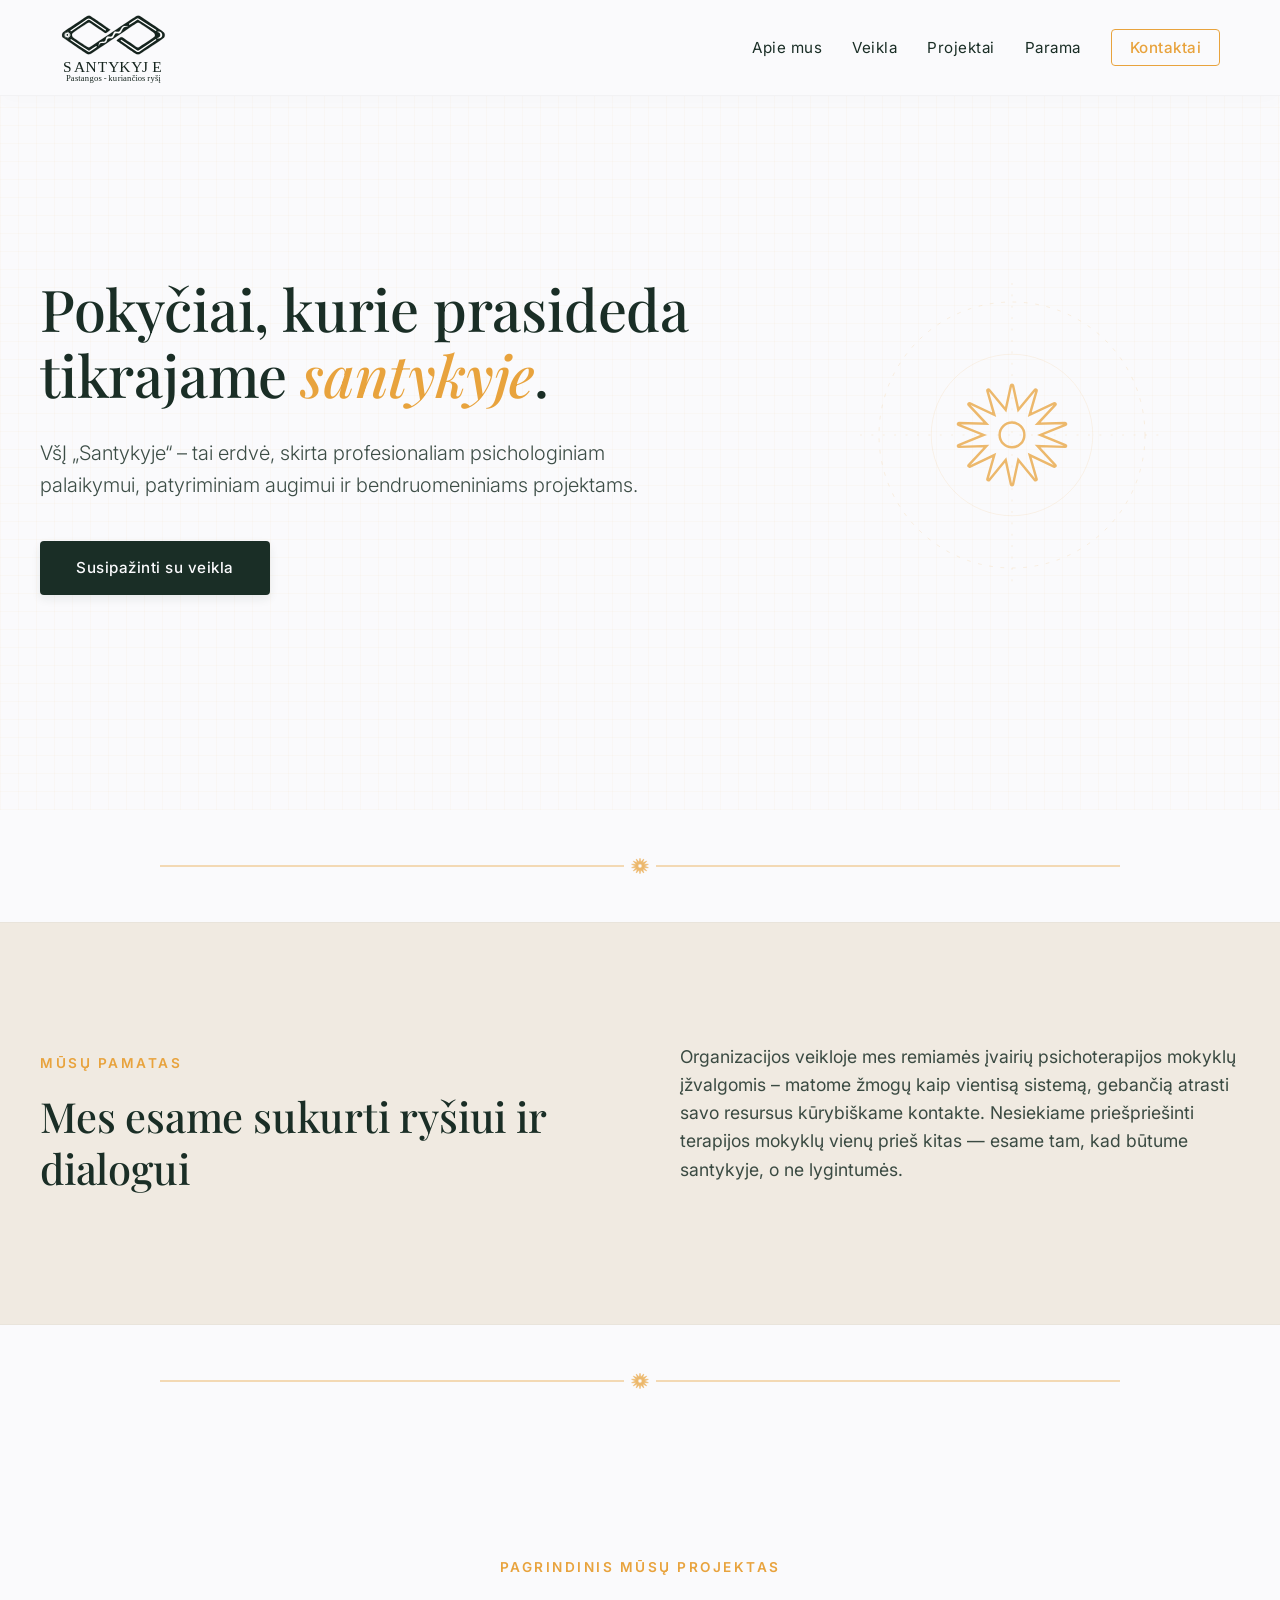
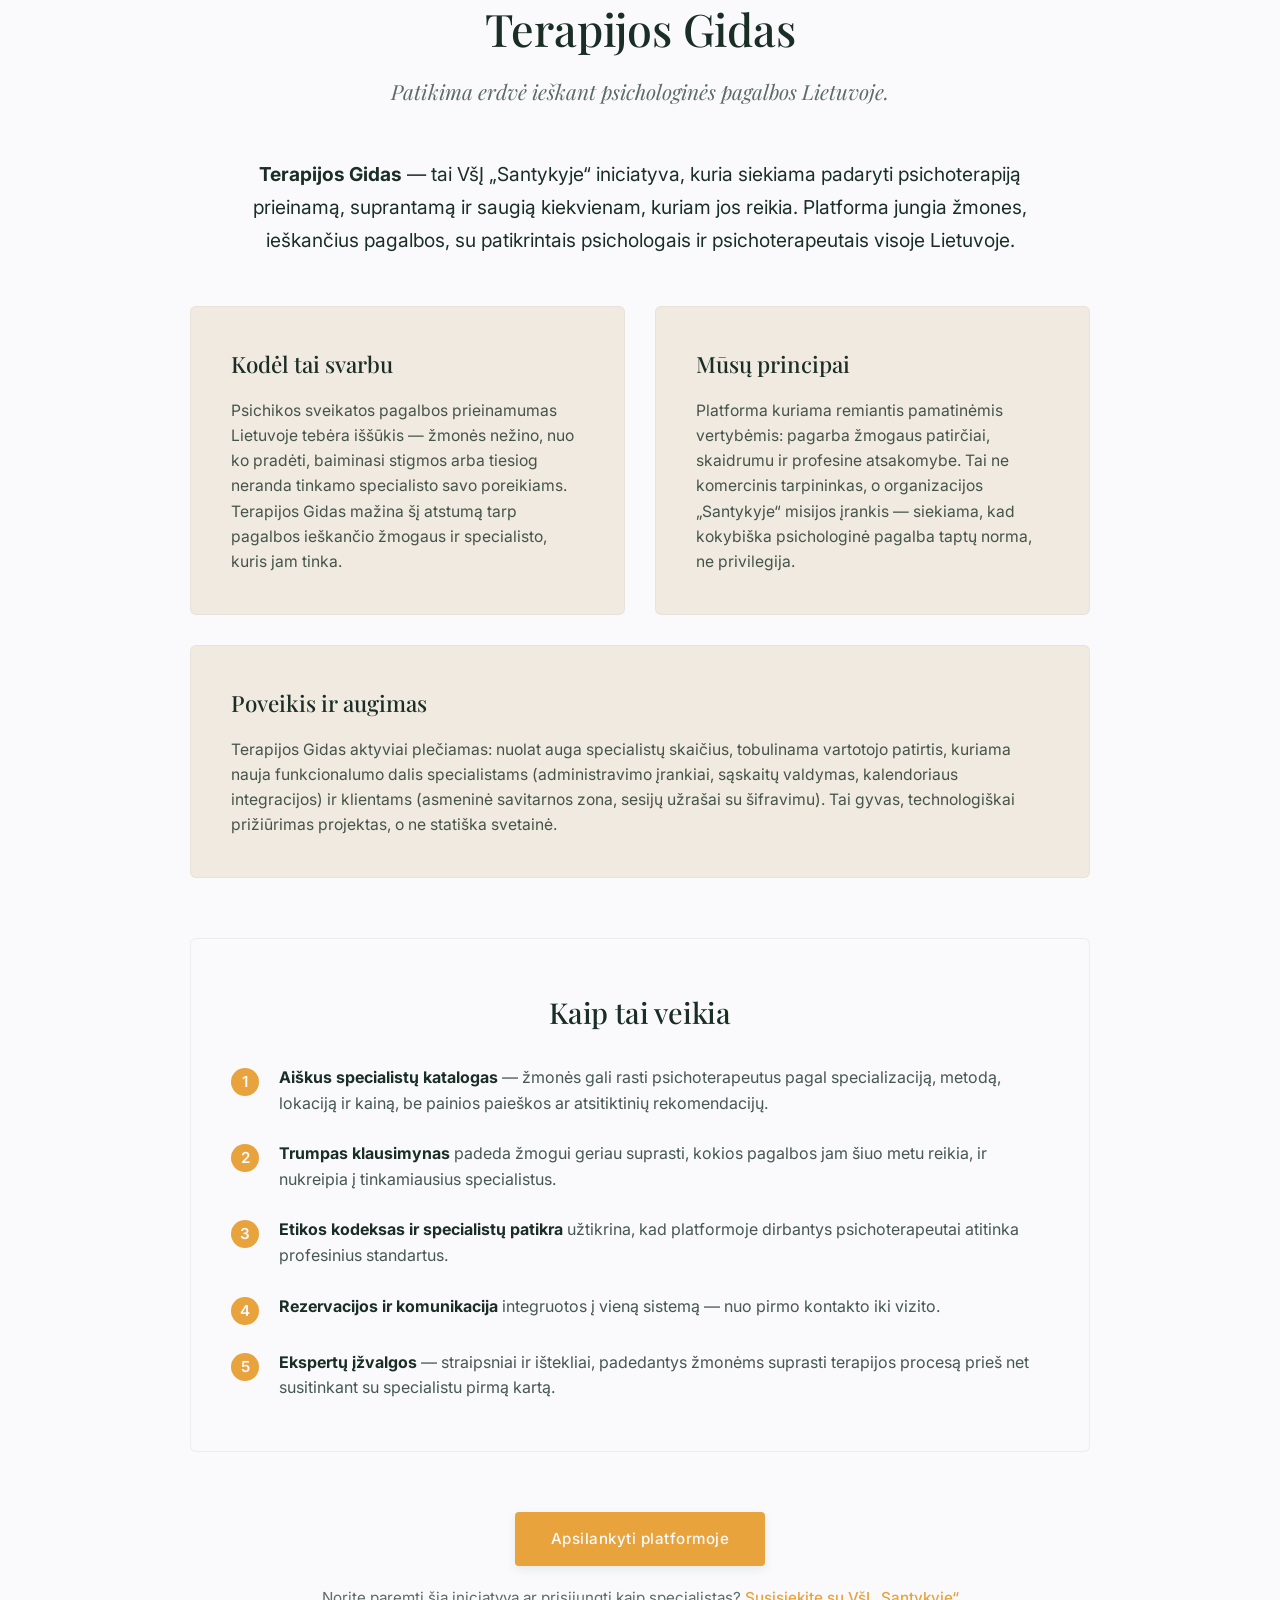
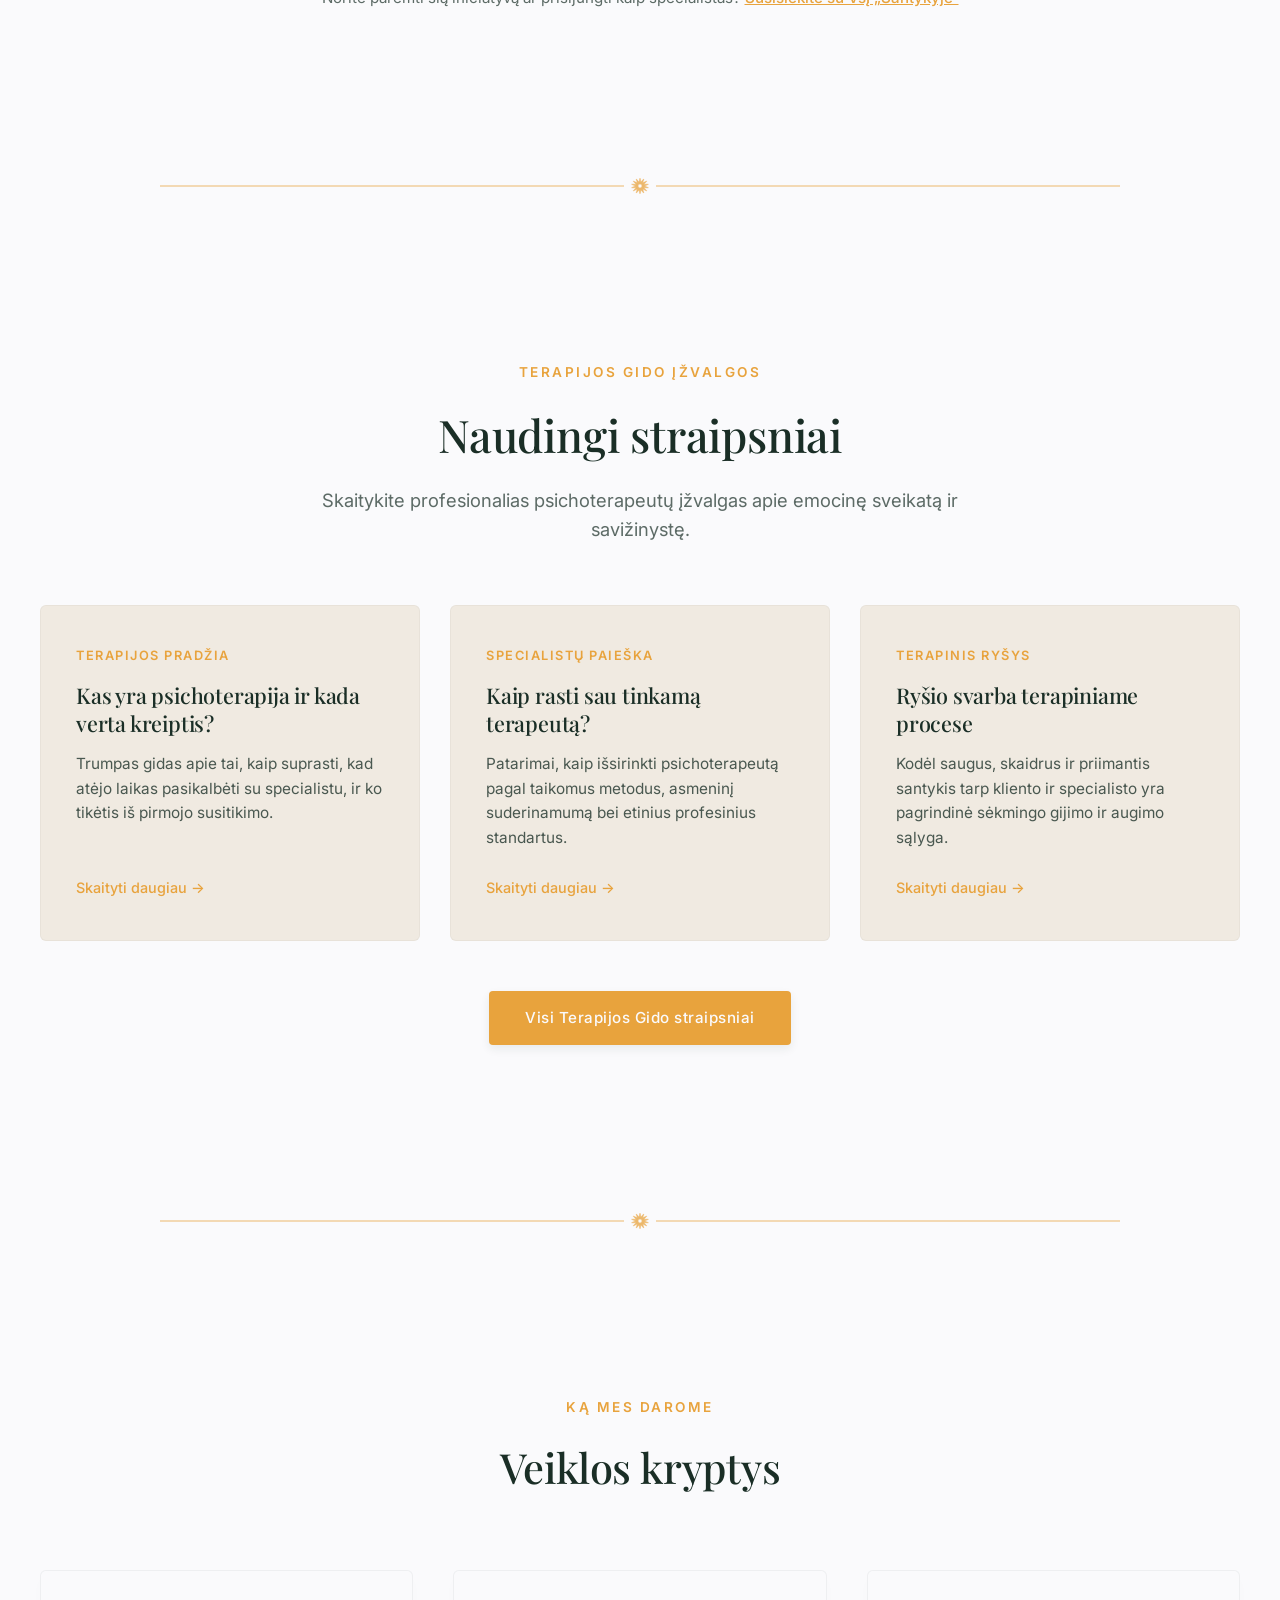
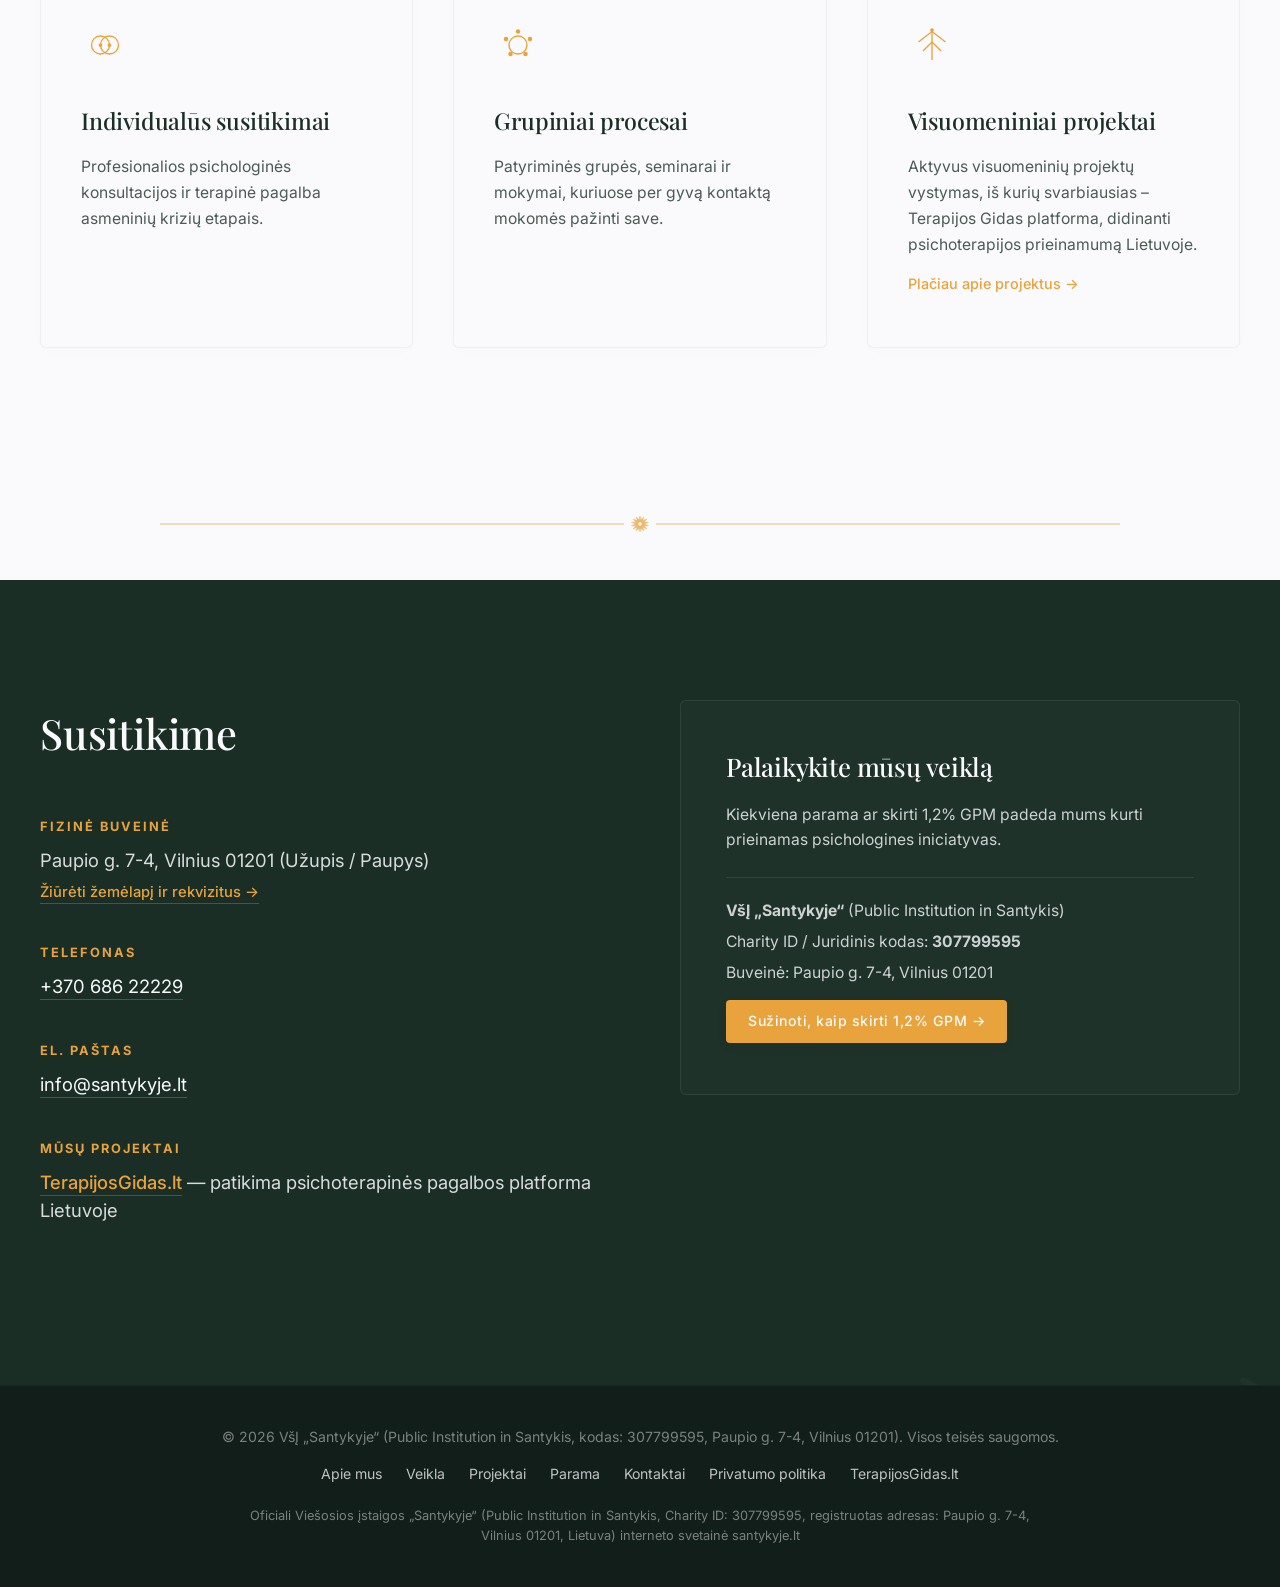
==== index.html @ d2731e89 "feat: atnaujinta svetaine su multi-page struktura, rekvizitais ir automatiniu diegimu" ====
<!DOCTYPE html>
<html lang="lt">
<head>
    <meta charset="UTF-8">
    <meta name="viewport" content="width=device-width, initial-scale=1.0">
    <title>VšĮ Santykyje — Erdvė būti, augti ir susitikti</title>
    <link rel="icon" type="image/svg+xml" href="logo.svg">
    <meta name="description" content="VšĮ „Santykyje“ – profesionalus psichologinis palaikymas, patyriminės grupės, seminarai ir visuomeniniai projektai Vilniuje, Užupyje. Terapijos Gidas iniciatyva.">
    <meta name="keywords" content="Santykyje, VšĮ Santykyje, psichoterapija, psichologinė pagalba, Terapijos Gidas, patyriminės grupės, psichologai, Užupis, Vilnius, geštalto terapija">
    <meta name="robots" content="index, follow">
    
    <!-- Open Graph / Facebook -->
    <meta property="og:type" content="website">
    <meta property="og:url" content="https://santykyje.lt/">
    <meta property="og:title" content="VšĮ Santykyje — Erdvė būti, augti ir susitikti">
    <meta property="og:description" content="Profesionalus psichologinis palaikymas, patyriminės grupės, seminarai ir visuomeniniai projektai. Terapijos Gidas – patikima erdvė ieškant pagalbos.">
    <meta property="og:image" content="https://santykyje.lt/Santykyje.png">

    <!-- Twitter -->
    <meta property="twitter:card" content="summary_large_image">
    <meta property="twitter:url" content="https://santykyje.lt/">
    <meta property="twitter:title" content="VšĮ Santykyje — Erdvė būti, augti ir susitikti">
    <meta property="twitter:description" content="Profesionalus psichologinis palaikymas, patyriminės grupės, seminarai ir visuomeniniai projektai. Terapijos Gidas – patikima erdvė ieškant pagalbos.">
    <meta property="twitter:image" content="https://santykyje.lt/Santykyje.png">
    
    <link rel="canonical" href="https://santykyje.lt/">

    <link rel="preconnect" href="https://fonts.googleapis.com">
    <link rel="preconnect" href="https://fonts.gstatic.com" crossorigin>
    <link href="https://fonts.googleapis.com/css2?family=Inter:wght@300;400;500;600&family=Playfair+Display:ital,wght@0,400;0,500;0,600;1,400&display=swap" rel="stylesheet">
    <link rel="stylesheet" href="style.css">

    <!-- Structured Data (JSON-LD) for Search Engines & AI Models -->
    <script type="application/ld+json">
    {
      "@context": "https://schema.org",
      "@type": "NGO",
      "name": "VšĮ Santykyje",
      "alternateName": [
        "Viešoji įstaiga Santykyje",
        "Public Institution in Santykis",
        "Public Institution Santykyje"
      ],
      "url": "https://santykyje.lt",
      "logo": "https://santykyje.lt/logo.svg",
      "image": "https://santykyje.lt/Santykyje.png",
      "description": "Profesionalus psichologinis palaikymas, patyriminės grupės, seminarai ir visuomeniniai projektai Vilniuje.",
      "address": {
        "@type": "PostalAddress",
        "streetAddress": "Paupio g. 7-4",
        "addressLocality": "Vilnius",
        "postalCode": "01201",
        "addressRegion": "Vilniaus m. sav.",
        "addressCountry": "LT"
      },
      "telephone": "+37068622229",
      "email": "info@santykyje.lt",
      "taxID": "307799595",
      "sameAs": [
        "https://terapijosgidas.lt"
      ]
    }
    </script>
</head>
<body>
    <!-- Hidden SVG Defs for Reusable Saulutė Symbol -->
    <svg style="display:none" aria-hidden="true">
        <defs>
            <symbol id="saulute" viewBox="-30 -30 60 60">
                <g transform="translate(-969.774, -870)">
                    <path d="M969.274,845.955c0.047,-0.216 0.256,-0.372 0.5,-0.372c0.243,0 0.452,0.156 0.5,0.372l2.572,11.828l7.978,-9.645c0.146,-0.176 0.409,-0.235 0.628,-0.139c0.219,0.096 0.333,0.318 0.272,0.532l-3.343,11.668l11.804,-5.551c0.216,-0.102 0.481,-0.05 0.633,0.122c0.152,0.172 0.148,0.418 -0.01,0.586l-8.596,9.197l13.292,-0.359c0.243,-0.007 0.457,0.144 0.512,0.359c0.054,0.215 -0.067,0.435 -0.289,0.524l-12.147,4.905l12.147,4.905c0.222,0.09 0.343,0.309 0.289,0.524c-0.054,0.215 -0.268,0.365 -0.512,0.359l-13.292,-0.359l8.596,9.197c0.157,0.168 0.161,0.414 0.01,0.586c-0.152,0.172 -0.417,0.223 -0.633,0.122l-11.804,-5.551l3.343,11.668c0.061,0.213 -0.053,0.436 -0.272,0.532c-0.219,0.096 -0.482,0.037 -0.628,-0.139l-7.978,-9.645l-2.572,11.828c-0.047,0.216 -0.256,0.372 -0.5,0.372c-0.243,0 -0.452,-0.156 -0.5,-0.372l-2.572,-11.828l-7.978,9.645c-0.146,0.176 -0.409,0.235 -0.628,0.139c-0.219,-0.096 -0.333,-0.318 -0.272,-0.532l3.343,-11.668l-11.804,5.551c-0.216,0.102 -0.481,0.05 -0.633,-0.122c-0.152,-0.172 -0.148,-0.418 0.01,-0.586l8.596,-9.197l-13.292,0.359c-0.243,0.007 -0.457,-0.144 -0.512,-0.359c-0.054,-0.215 0.067,-0.435 0.289,-0.524l12.147,-4.905l-12.147,-4.905c-0.222,-0.09 -0.343,-0.309 -0.289,-0.524c0.054,-0.215 0.268,-0.365 0.512,-0.359l13.292,0.359l-8.596,-9.197c-0.157,-0.168 -0.161,-0.414 -0.01,-0.586c0.152,-0.172 0.417,-0.223 0.633,-0.122l11.804,5.551l-3.343,-11.668c-0.061,-0.213 0.053,-0.436 0.272,-0.532c0.219,-0.096 0.482,-0.037 0.628,0.139l7.978,9.645l2.572,-11.828Zm0.5,18.022c-3.315,0 -6.006,2.691 -6.006,6.006c0,3.315 2.691,6.006 6.006,6.006c3.315,0 6.006,-2.691 6.006,-6.006c0,-3.315 -2.691,-6.006 -6.006,-6.006Z" />
                </g>
            </symbol>
        </defs>
    </svg>

    <header>
        <div class="nav-container">
            <div class="logo">
                <a href="#"><img src="logo.svg" alt="VšĮ Santykyje"></a>
            </div>
            <nav>
                <ul>
                    <li><a href="apie.html">Apie mus</a></li>
                    <li><a href="veikla.html">Veikla</a></li>
                    <li><a href="projektai.html">Projektai</a></li>
                    <li><a href="parama.html">Parama</a></li>
                    <li><a href="kontaktai.html" class="cta-nav">Kontaktai</a></li>
                </ul>
            </nav>
        </div>
    </header>

    <section class="hero">
        <div class="hero-container">
            <div class="hero-text-block">
                <h1>Pokyčiai, kurie prasideda tikrajame <em>santykyje</em>.</h1>
                <p>VšĮ „Santykyje“ – tai erdvė, skirta profesionaliam psichologiniam palaikymui, patyriminiam augimui ir bendruomeniniams projektams.</p>
                <a href="veikla.html" class="btn">Susipažinti su veikla</a>
            </div>
            <div class="hero-graphic-block">
                <!-- Large Modern Rotating Baltic Star (Saulutė) -->
                <svg class="hero-star-graphic" viewBox="-200 -200 400 400" width="100%" height="100%" aria-hidden="true">
                    <g class="rotating-group">
                        <!-- Concentric geometric circles for blueprint alignment look -->
                        <circle cx="0" cy="0" r="140" stroke="#E8A33D" stroke-width="0.75px" stroke-dasharray="4 8" opacity="0.2" fill="none" />
                        <circle cx="0" cy="0" r="85" stroke="#E8A33D" stroke-width="0.75px" opacity="0.15" fill="none" />
                        <line x1="-160" y1="0" x2="160" y2="0" stroke="#E8A33D" stroke-width="0.75px" stroke-dasharray="2 10" opacity="0.2" />
                        <line x1="0" y1="-160" x2="0" y2="160" stroke="#E8A33D" stroke-width="0.75px" stroke-dasharray="2 10" opacity="0.2" />
                        
                        <!-- High-fidelity vector Baltic Star scaled and centered via <use> -->
                        <use href="#saulute" x="-65" y="-65" width="130" height="130" fill="none" stroke="#E8A33D" stroke-width="1.2px" opacity="0.75" />
                    </g>
                </svg>
            </div>
        </div>
    </section>

    <!-- Modern Baltic Star Divider -->
    <div class="divider-container">
        <svg class="baltic-divider" viewBox="-600 -20 1200 40" width="100%" height="32px" aria-hidden="true">
            <line x1="-600" y1="0" x2="-20" y2="0" />
            <line x1="20" y1="0" x2="600" y2="0" />
            <use href="#saulute" x="-12" y="-12" width="24" height="24" fill="#E8A33D" />
        </svg>
    </div>

    <section class="philosophy fade-up" id="apie">
        <div class="section-container">
            <div class="philosophy-grid">
                <div>
                    <span class="section-tag">Mūsų pamatas</span>
                    <h2>Mes esame sukurti ryšiui ir dialogui</h2>
                </div>
                <div class="philosophy-text">
                    <p>Organizacijos veikloje mes remiamės įvairių psichoterapijos mokyklų įžvalgomis – matome žmogų kaip vientisą sistemą, gebančią atrasti savo resursus kūrybiškame kontakte. Nesiekiame priešpriešinti terapijos mokyklų vienų prieš kitas — esame tam, kad būtume santykyje, o ne lygintumės.</p>
                </div>
            </div>
        </div>
    </section>

    <!-- Modern Baltic Star Divider -->
    <div class="divider-container">
        <svg class="baltic-divider" viewBox="-600 -20 1200 40" width="100%" height="32px" aria-hidden="true">
            <line x1="-600" y1="0" x2="-20" y2="0" />
            <line x1="20" y1="0" x2="600" y2="0" />
            <use href="#saulute" x="-12" y="-12" width="24" height="24" fill="#E8A33D" />
        </svg>
    </div>

    <!-- Featured Project: Terapijos Gidas -->
    <section class="project-feature fade-up" id="projektas">
        <div class="section-container">
            <div class="project-header">
                <span class="section-tag">Pagrindinis mūsų projektas</span>
                <h2>Terapijos Gidas</h2>
                <p class="project-subtitle">Patikima erdvė ieškant psichologinės pagalbos Lietuvoje.</p>
            </div>
            
            <div class="project-intro">
                <p><strong>Terapijos Gidas</strong> — tai VšĮ „Santykyje“ iniciatyva, kuria siekiama padaryti psichoterapiją prieinamą, suprantamą ir saugią kiekvienam, kuriam jos reikia. Platforma jungia žmones, ieškančius pagalbos, su patikrintais psichologais ir psichoterapeutais visoje Lietuvoje.</p>
            </div>

            <div class="project-details-grid">
                <div class="project-detail-card">
                    <h4>Kodėl tai svarbu</h4>
                    <p>Psichikos sveikatos pagalbos prieinamumas Lietuvoje tebėra iššūkis — žmonės nežino, nuo ko pradėti, baiminasi stigmos arba tiesiog neranda tinkamo specialisto savo poreikiams. Terapijos Gidas mažina šį atstumą tarp pagalbos ieškančio žmogaus ir specialisto, kuris jam tinka.</p>
                </div>
                
                <div class="project-detail-card">
                    <h4>Mūsų principai</h4>
                    <p>Platforma kuriama remiantis pamatinėmis vertybėmis: pagarba žmogaus patirčiai, skaidrumu ir profesine atsakomybe. Tai ne komercinis tarpininkas, o organizacijos „Santykyje“ misijos įrankis — siekiama, kad kokybiška psichologinė pagalba taptų norma, ne privilegija.</p>
                </div>

                <div class="project-detail-card full-width">
                    <h4>Poveikis ir augimas</h4>
                    <p>Terapijos Gidas aktyviai plečiamas: nuolat auga specialistų skaičius, tobulinama vartotojo patirtis, kuriama nauja funkcionalumo dalis specialistams (administravimo įrankiai, sąskaitų valdymas, kalendoriaus integracijos) ir klientams (asmeninė savitarnos zona, sesijų užrašai su šifravimu). Tai gyvas, technologiškai prižiūrimas projektas, o ne statiška svetainė.</p>
                </div>
            </div>

            <div class="project-how-it-works">
                <h3>Kaip tai veikia</h3>
                <ul class="how-it-works-list">
                    <li>
                        <span class="step-num">1</span>
                        <div>
                            <strong>Aiškus specialistų katalogas</strong> — žmonės gali rasti psichoterapeutus pagal specializaciją, metodą, lokaciją ir kainą, be painios paieškos ar atsitiktinių rekomendacijų.
                        </div>
                    </li>
                    <li>
                        <span class="step-num">2</span>
                        <div>
                            <strong>Trumpas klausimynas</strong> padeda žmogui geriau suprasti, kokios pagalbos jam šiuo metu reikia, ir nukreipia į tinkamiausius specialistus.
                        </div>
                    </li>
                    <li>
                        <span class="step-num">3</span>
                        <div>
                            <strong>Etikos kodeksas ir specialistų patikra</strong> užtikrina, kad platformoje dirbantys psichoterapeutai atitinka profesinius standartus.
                        </div>
                    </li>
                    <li>
                        <span class="step-num">4</span>
                        <div>
                            <strong>Rezervacijos ir komunikacija</strong> integruotos į vieną sistemą — nuo pirmo kontakto iki vizito.
                        </div>
                    </li>
                    <li>
                        <span class="step-num">5</span>
                        <div>
                            <strong>Ekspertų įžvalgos</strong> — straipsniai ir ištekliai, padedantys žmonėms suprasti terapijos procesą prieš net susitinkant su specialistu pirmą kartą.
                        </div>
                    </li>
                </ul>
            </div>

            <div class="project-cta-block">
                <a href="https://terapijosgidas.lt" target="_blank" rel="noopener" class="btn btn-amber">Apsilankyti platformoje</a>
                <p class="cta-subtext">Norite paremti šią iniciatyvą ar prisijungti kaip specialistas? <a href="kontaktai.html">Susisiekite su VšĮ „Santykyje“</a></p>
            </div>
        </div>
    </section>

    <!-- Modern Baltic Star Divider -->
    <div class="divider-container">
        <svg class="baltic-divider" viewBox="-600 -20 1200 40" width="100%" height="32px" aria-hidden="true">
            <line x1="-600" y1="0" x2="-20" y2="0" />
            <line x1="20" y1="0" x2="600" y2="0" />
            <use href="#saulute" x="-12" y="-12" width="24" height="24" fill="#E8A33D" />
        </svg>
    </div>

    <!-- Articles Preview Section -->
    <section class="articles-section fade-up" id="straipsniai">
        <div class="section-container">
            <div class="articles-header">
                <span class="section-tag">Terapijos Gido įžvalgos</span>
                <h2>Naudingi straipsniai</h2>
                <p class="articles-subtitle">Skaitykite profesionalias psichoterapeutų įžvalgas apie emocinę sveikatą ir savižinystę.</p>
            </div>
            
            <div class="articles-grid">
                <div class="article-card">
                    <span class="article-category">Terapijos pradžia</span>
                    <h3>Kas yra psichoterapija ir kada verta kreiptis?</h3>
                    <p>Trumpas gidas apie tai, kaip suprasti, kad atėjo laikas pasikalbėti su specialistu, ir ko tikėtis iš pirmojo susitikimo.</p>
                    <a href="https://terapijosgidas.lt/straipsnis.html?id=55c9b2e5-ad71-427c-bf76-f4adfa8170b7" target="_blank" rel="noopener" class="article-link">Skaityti daugiau &rarr;</a>
                </div>
                
                <div class="article-card">
                    <span class="article-category">Specialistų paieška</span>
                    <h3>Kaip rasti sau tinkamą terapeutą?</h3>
                    <p>Patarimai, kaip išsirinkti psichoterapeutą pagal taikomus metodus, asmeninį suderinamumą bei etinius profesinius standartus.</p>
                    <a href="https://terapijosgidas.lt/straipsnis.html?id=e3bc4679-43ef-4f52-a78b-fff19b3df24f" target="_blank" rel="noopener" class="article-link">Skaityti daugiau &rarr;</a>
                </div>
                
                <div class="article-card">
                    <span class="article-category">Terapinis ryšys</span>
                    <h3>Ryšio svarba terapiniame procese</h3>
                    <p>Kodėl saugus, skaidrus ir priimantis santykis tarp kliento ir specialisto yra pagrindinė sėkmingo gijimo ir augimo sąlyga.</p>
                    <a href="https://terapijosgidas.lt/izvalgos.html" target="_blank" rel="noopener" class="article-link">Skaityti daugiau &rarr;</a>
                </div>
            </div>
            
            <div class="articles-cta">
                <a href="https://terapijosgidas.lt/izvalgos.html" target="_blank" rel="noopener" class="btn btn-amber">Visi Terapijos Gido straipsniai</a>
            </div>
        </div>
    </section>

    <!-- Modern Baltic Star Divider -->
    <div class="divider-container">
        <svg class="baltic-divider" viewBox="-600 -20 1200 40" width="100%" height="32px" aria-hidden="true">
            <line x1="-600" y1="0" x2="-20" y2="0" />
            <line x1="20" y1="0" x2="600" y2="0" />
            <use href="#saulute" x="-12" y="-12" width="24" height="24" fill="#E8A33D" />
        </svg>
    </div>

    <section class="services fade-up" id="veiklos">
        <div class="section-container">
            <div class="services-header">
                <span class="section-tag">Ką mes darome</span>
                <h2>Veiklos kryptys</h2>
            </div>
            <div class="grid-three">
                <div class="card">
                    <!-- Harmonized Baltic Line Icon for Individual Meetings -->
                    <span class="card-icon">
                        <svg viewBox="0 0 64 64" width="48" height="48" fill="none" stroke="currentColor" stroke-width="1.8" aria-hidden="true">
                            <circle cx="26" cy="32" r="12" />
                            <circle cx="38" cy="32" r="12" />
                            <circle cx="26" cy="32" r="2.5" fill="currentColor" stroke="none" />
                            <circle cx="38" cy="32" r="2.5" fill="currentColor" stroke="none" />
                        </svg>
                    </span>
                    <h3>Individualūs susitikimai</h3>
                    <p>Profesionalios psichologinės konsultacijos ir terapinė pagalba asmeninių krizių etapais.</p>
                </div>
                <div class="card">
                    <!-- Harmonized Baltic Line Icon for Group Processes -->
                    <span class="card-icon">
                        <svg viewBox="0 0 64 64" width="48" height="48" fill="none" stroke="currentColor" stroke-width="1.8" aria-hidden="true">
                            <circle cx="32" cy="32" r="12" />
                            <circle cx="32" cy="14" r="3" fill="currentColor" stroke="none" />
                            <circle cx="48" cy="24" r="3" fill="currentColor" stroke="none" />
                            <circle cx="42" cy="44" r="3" fill="currentColor" stroke="none" />
                            <circle cx="22" cy="44" r="3" fill="currentColor" stroke="none" />
                            <circle cx="16" cy="24" r="3" fill="currentColor" stroke="none" />
                        </svg>
                    </span>
                    <h3>Grupiniai procesai</h3>
                    <p>Patyriminės grupės, seminarai ir mokymai, kuriuose per gyvą kontaktą mokomės pažinti save.</p>
                </div>
                <div class="card">
                    <!-- Harmonized Baltic Line Icon for NVO / Public Projects -->
                    <span class="card-icon">
                        <svg viewBox="0 0 64 64" width="48" height="48" fill="none" stroke="currentColor" stroke-width="1.8" aria-hidden="true">
                            <path d="M32,52 L32,12" />
                            <path d="M20,40 L32,28 L44,40" />
                            <path d="M14,28 L32,14 L50,28" />
                            <circle cx="32" cy="12" r="2.5" fill="currentColor" stroke="none" />
                        </svg>
                    </span>
                    <h3>Visuomeniniai projektai</h3>
                    <p>Aktyvus visuomeninių projektų vystymas, iš kurių svarbiausias – Terapijos Gidas platforma, didinanti psichoterapijos prieinamumą Lietuvoje.</p>
                    <a href="projektai.html" style="display: inline-block; margin-top: 15px; font-size: 0.9rem; color: #E8A33D; font-weight: 500; text-decoration: none; border-bottom: 1px solid transparent; transition: border-color 0.2s;" onmouseover="this.style.borderBottomColor='#E8A33D'" onmouseout="this.style.borderBottomColor='transparent'">Plačiau apie projektus &rarr;</a>
                </div>
            </div>
        </div>
    </section>

    <!-- Modern Baltic Star Divider -->
    <div class="divider-container">
        <svg class="baltic-divider" viewBox="-600 -20 1200 40" width="100%" height="32px" aria-hidden="true">
            <line x1="-600" y1="0" x2="-20" y2="0" />
            <line x1="20" y1="0" x2="600" y2="0" />
            <use href="#saulute" x="-12" y="-12" width="24" height="24" fill="#E8A33D" />
        </svg>
    </div>

    <section class="contact fade-up" id="kontaktai">
        <!-- Subtle Baltic Star Watermark in the background -->
        <svg class="contact-watermark" aria-hidden="true" viewBox="-30 -30 60 60">
            <use href="#saulute" fill="#FAFAFC" />
        </svg>
        <div class="section-container" style="position: relative; z-index: 2;">
            <div class="contact-grid">
                <div>
                    <h2>Susitikime</h2>
                    <div class="info-block">
                        <h4>Fizinė buveinė</h4>
                        <address>Paupio g. 7-4, Vilnius 01201 (Užupis / Paupys)</address>
                        <p style="margin-top: 6px; font-size: 0.92rem;"><a href="kontaktai.html" class="text-link">Žiūrėti žemėlapį ir rekvizitus &rarr;</a></p>
                    </div>
                    <div class="info-block">
                        <h4>Telefonas</h4>
                        <p><a href="tel:+37068622229">+370 686 22229</a></p>
                    </div>
                    <div class="info-block">
                        <h4>El. paštas</h4>
                        <p><a href="mailto:info@santykyje.lt">info@santykyje.lt</a></p>
                    </div>
                    <div class="info-block">
                        <h4>Mūsų projektai</h4>
                        <p><a href="https://terapijosgidas.lt" target="_blank" rel="noopener" class="text-link">TerapijosGidas.lt</a> — patikima psichoterapinės pagalbos platforma Lietuvoje</p>
                    </div>
                </div>
                <div>
                    <div class="support-box">
                        <h3>Palaikykite mūsų veiklą</h3>
                        <p>Kiekviena parama ar skirti 1,2% GPM padeda mums kurti prieinamas psichologines iniciatyvas.</p>
                        <div class="support-details">
                            <p><strong>VšĮ „Santykyje“</strong> (Public Institution in Santykis)</p>
                            <p>Charity ID / Juridinis kodas: <strong>307799595</strong></p>
                            <p>Buveinė: Paupio g. 7-4, Vilnius 01201</p>
                            <p style="margin-top: 15px;"><a href="parama.html" class="btn" style="background-color: #E8A33D; color: #FAFAFC; padding: 10px 22px; font-size: 0.88rem;">Sužinoti, kaip skirti 1,2% GPM &rarr;</a></p>
                        </div>
                    </div>
                </div>
            </div>
        </div>
    </section>

    <footer>
        <div class="footer-container" style="flex-direction: column; gap: 15px; text-align: center;">
            <p>&copy; 2026 VšĮ „Santykyje“ (Public Institution in Santykis, kodas: 307799595, Paupio g. 7-4, Vilnius 01201). Visos teisės saugomos.</p>
            <p>
                <a href="apie.html" style="margin: 0 10px;">Apie mus</a>
                <a href="veikla.html" style="margin: 0 10px;">Veikla</a>
                <a href="projektai.html" style="margin: 0 10px;">Projektai</a>
                <a href="parama.html" style="margin: 0 10px;">Parama</a>
                <a href="kontaktai.html" style="margin: 0 10px;">Kontaktai</a>
                <a href="privatumo-politika.html" style="margin: 0 10px;">Privatumo politika</a>
                <a href="https://terapijosgidas.lt" target="_blank" rel="noopener" style="margin: 0 10px;">TerapijosGidas.lt</a>
            </p>
            <p style="font-size: 0.8rem; color: rgba(250,250,252,0.45); max-width: 800px; margin: 5px auto 0 auto;">
                Oficiali Viešosios įstaigos „Santykyje“ (Public Institution in Santykis, Charity ID: 307799595, registruotas adresas: Paupio g. 7-4, Vilnius 01201, Lietuva) interneto svetainė santykyje.lt
            </p>
        </div>
    </footer>

    <script>
        // Scroll to the top and clean hash on page refresh
        if (performance.getEntriesByType("navigation")[0].type === "reload") {
            if (window.location.hash) {
                history.replaceState(null, document.title, window.location.pathname + window.location.search);
            }
            window.scrollTo(0, 0);
        }

        // Scroll Entry Animations trigger
        document.addEventListener("DOMContentLoaded", function() {
            const observer = new IntersectionObserver((entries) => {
                entries.forEach(entry => {
                    if (entry.isIntersecting) {
                        entry.target.classList.add("visible");
                    }
                });
            }, { threshold: 0.08 });
            
            document.querySelectorAll(".fade-up").forEach(el => observer.observe(el));
        });
    </script>
</body>
</html>
---- style.css ----
/*
 * VšĮ "Santykyje" Custom Stylesheet
 * Baltic Modern Design System - Saulutė & Amber Edition
 */

* {
    box-sizing: border-box;
    margin: 0;
    padding: 0;
}

html {
    scroll-behavior: smooth;
}

body {
    font-family: 'Inter', -apple-system, BlinkMacSystemFont, "Segoe UI", Arial, sans-serif;
    background-color: #FAFAFC;
    color: #1A2E26;
    line-height: 1.6;
    -webkit-font-smoothing: antialiased;
}

/* Typography & Headings */
h1, h2, h3 {
    font-family: 'Playfair Display', Georgia, serif;
    font-weight: 500;
    color: #1A2E26;
    letter-spacing: -0.2px;
}

a {
    color: #1A2E26;
    text-decoration: none;
    transition: color 0.3s ease, border-color 0.3s ease;
}

/* Header & Logo styling */
header {
    position: fixed;
    top: 0;
    left: 0;
    width: 100%;
    background-color: rgba(250, 250, 252, 0.96);
    backdrop-filter: blur(8px);
    z-index: 1000;
    border-bottom: 1px solid rgba(26, 46, 38, 0.04);
    box-shadow: 0 4px 20px rgba(26, 46, 38, 0.02);
    transition: all 0.3s ease;
}

.nav-container {
    max-width: 1200px;
    margin: 0 auto;
    padding: 10px 20px;
    display: flex;
    justify-content: space-between;
    align-items: center;
}

.logo {
    display: flex;
    align-items: center;
}

.logo a {
    display: flex;
    align-items: center;
}

.logo img {
    height: 75px;
    width: auto;
    display: block;
    transition: transform 0.3s ease;
}

.logo img:hover {
    transform: scale(1.02);
}

nav ul {
    display: flex;
    list-style: none;
    gap: 30px;
    align-items: center;
}

nav ul li a {
    font-size: 0.95rem;
    font-weight: 400;
    letter-spacing: 0.5px;
    padding: 8px 0;
    border-bottom: 1px solid transparent;
}

nav ul li a:hover {
    color: #E8A33D; /* Baltic Amber */
}

.partner-link {
    color: #E8A33D !important;
    font-weight: 500;
}

.partner-link:hover {
    border-bottom-color: #E8A33D !important;
}

.cta-nav {
    border: 1px solid #E8A33D;
    padding: 8px 18px !important;
    border-radius: 4px;
    color: #E8A33D !important;
    font-weight: 500 !important;
    transition: all 0.3s ease !important;
}

.cta-nav:hover {
    background-color: #E8A33D;
    color: #FAFAFC !important;
}

/* Asymmetric Hero section with custom SVG linen-weave lattice background */
.hero {
    min-height: 90vh;
    display: flex;
    align-items: center;
    padding: 140px 20px 80px 20px;
    background-color: #FAFAFC;
    /* Subtly animated/colored warp and weft linen-like texture */
    background-image: 
        linear-gradient(90deg, rgba(232, 163, 61, 0.035) 1px, transparent 1px),
        linear-gradient(0deg, rgba(232, 163, 61, 0.035) 1px, transparent 1px);
    background-size: 18px 18px;
    position: relative;
    overflow: hidden;
}

.hero-container {
    max-width: 1200px;
    width: 100%;
    margin: 0 auto;
    display: grid;
    grid-template-columns: 1.2fr 0.8fr;
    gap: 60px;
    align-items: center;
}

.hero-text-block {
    max-width: 680px;
}

.hero h1 {
    font-size: 3.6rem;
    line-height: 1.15;
    margin-bottom: 30px;
}

.hero h1 em {
    font-family: 'Playfair Display', serif;
    font-style: italic;
    color: #E8A33D; /* Baltic Amber */
}

.hero p {
    font-size: 1.25rem;
    font-weight: 300;
    color: rgba(26, 46, 38, 0.85);
    margin-bottom: 40px;
    max-width: 620px;
}

.btn {
    display: inline-block;
    background-color: #1A2E26;
    color: #FAFAFC;
    padding: 15px 36px;
    border-radius: 4px;
    font-size: 0.95rem;
    font-weight: 500;
    letter-spacing: 0.5px;
    box-shadow: 0 4px 10px rgba(26, 46, 38, 0.08);
    transition: transform 0.2s ease, background-color 0.3s ease, box-shadow 0.3s ease;
}

.btn:hover {
    background-color: #243F34;
    transform: translateY(-1px);
    box-shadow: 0 6px 15px rgba(26, 46, 38, 0.15);
}

.hero-graphic-block {
    display: flex;
    justify-content: center;
    align-items: center;
    position: relative;
    width: 100%;
    height: 380px;
}

.hero-star-graphic {
    max-width: 100%;
    max-height: 100%;
}

/* Slow rotation animation for the Baltic Saulutė blueprint */
@keyframes slow-rotate {
    from {
        transform: rotate(0deg);
    }
    to {
        transform: rotate(360deg);
    }
}

.rotating-group {
    animation: slow-rotate 120s linear infinite;
    transform-origin: 0px 0px;
}

/* Philosophy Section with warm linen background */
.philosophy {
    background-color: #F0EAE1;
    padding: 120px 20px;
    position: relative;
    border-top: 1px solid rgba(26, 46, 38, 0.03);
    border-bottom: 1px solid rgba(26, 46, 38, 0.03);
}

.section-container {
    max-width: 1200px;
    margin: 0 auto;
}

.philosophy-grid {
    display: grid;
    grid-template-columns: 1fr 1fr;
    gap: 80px;
    align-items: center;
}

.section-tag {
    font-size: 0.85rem;
    text-transform: uppercase;
    letter-spacing: 2.5px;
    color: #E8A33D;
    margin-bottom: 15px;
    display: block;
    font-weight: 600;
}

.philosophy h2 {
    font-size: 2.6rem;
    line-height: 1.25;
}

.philosophy-text p {
    font-size: 1.1rem;
    color: rgba(26, 46, 38, 0.85);
    margin-bottom: 20px;
}

/* Baltic Pattern Dividers */
.divider-container {
    max-width: 1200px;
    margin: 40px auto;
    padding: 0 20px;
    display: flex;
    justify-content: center;
}

.baltic-divider {
    display: block;
    fill: none;
    stroke: #E8A33D;
    stroke-width: 1.5px;
    opacity: 0.75;
    transition: opacity 0.3s ease;
}

.baltic-divider:hover {
    opacity: 1;
}

/* Terapijos Gidas project highlight section */
.project-feature {
    background-color: #FAFAFC;
    padding: 120px 20px;
}

.project-header {
    text-align: center;
    max-width: 800px;
    margin: 0 auto 50px auto;
}

.project-header h2 {
    font-size: 2.8rem;
    margin-top: 10px;
}

.project-subtitle {
    font-size: 1.3rem;
    color: rgba(26, 46, 38, 0.7);
    margin-top: 10px;
    font-style: italic;
    font-family: 'Playfair Display', Georgia, serif;
}

.project-intro {
    max-width: 850px;
    margin: 0 auto 50px auto;
    font-size: 1.2rem;
    line-height: 1.7;
    color: #1A2E26;
    text-align: center;
}

.project-details-grid {
    display: grid;
    grid-template-columns: 1fr 1fr;
    gap: 30px;
    max-width: 900px;
    margin: 0 auto 60px auto;
}

.project-detail-card {
    background-color: #F0EAE1;
    border: 1px solid rgba(26, 46, 38, 0.04);
    border-radius: 6px;
    padding: 40px;
}

.project-detail-card h4 {
    font-family: 'Playfair Display', Georgia, serif;
    font-size: 1.4rem;
    color: #1A2E26;
    margin-bottom: 15px;
    font-weight: 500;
}

.project-detail-card p {
    font-size: 0.98rem;
    color: rgba(26, 46, 38, 0.8);
    line-height: 1.6;
}

.project-detail-card.full-width {
    grid-column: span 2;
}

.project-how-it-works {
    max-width: 900px;
    margin: 0 auto 60px auto;
    background-color: #FAFAFC;
    border: 1px solid rgba(26, 46, 38, 0.06);
    border-radius: 6px;
    padding: 50px 40px;
}

.project-how-it-works h3 {
    font-size: 1.8rem;
    color: #1A2E26;
    margin-bottom: 30px;
    text-align: center;
}

.how-it-works-list {
    list-style: none;
    display: flex;
    flex-direction: column;
    gap: 25px;
}

.how-it-works-list li {
    display: flex;
    gap: 20px;
    align-items: flex-start;
}

.step-num {
    background-color: #E8A33D;
    color: #FAFAFC;
    font-size: 0.95rem;
    font-weight: 600;
    width: 28px;
    height: 28px;
    border-radius: 50%;
    display: flex;
    justify-content: center;
    align-items: center;
    flex-shrink: 0;
    margin-top: 3px;
}

.how-it-works-list li div {
    font-size: 1rem;
    color: rgba(26, 46, 38, 0.8);
    line-height: 1.6;
}

.how-it-works-list li div strong {
    color: #1A2E26;
}

.project-cta-block {
    text-align: center;
    margin-top: 40px;
}

.btn-amber {
    background-color: #E8A33D !important;
    color: #FAFAFC !important;
}

.btn-amber:hover {
    background-color: #cc892b !important;
}

.cta-subtext {
    margin-top: 20px;
    font-size: 0.95rem;
    color: rgba(26, 46, 38, 0.7);
}

.cta-subtext a {
    color: #E8A33D;
    text-decoration: underline;
    font-weight: 500;
}

.text-link-light {
    color: #E8A33D;
    font-weight: 500;
}

/* Services / Activities Section */
.services {
    padding: 120px 20px;
}

.services-header {
    text-align: center;
    max-width: 600px;
    margin: 0 auto 70px auto;
}

.services-header h2 {
    font-size: 2.6rem;
    margin-top: 10px;
}

.grid-three {
    display: grid;
    grid-template-columns: 1fr 1fr 1fr;
    gap: 40px;
}

.card {
    background-color: #FAFAFC;
    padding: 50px 40px;
    border-radius: 6px;
    border: 1px solid rgba(26, 46, 38, 0.05);
    box-shadow: 0 4px 20px rgba(26, 46, 38, 0.01);
    transition: transform 0.3s cubic-bezier(0.165, 0.84, 0.44, 1), box-shadow 0.3s ease, border-color 0.3s ease;
}

.card:hover {
    transform: translateY(-5px);
    border-color: rgba(232, 163, 61, 0.3);
    box-shadow: 0 15px 35px rgba(26, 46, 38, 0.06);
}

.card-icon {
    margin-bottom: 25px;
    display: block;
    color: #E8A33D; /* Baltic Amber */
}

.card h3 {
    font-size: 1.45rem;
    margin-bottom: 15px;
}

.card p {
    font-size: 0.98rem;
    color: rgba(26, 46, 38, 0.78);
    line-height: 1.65;
}

/* Contacts & Support Section */

.contact {
    background-color: #1A2E26;
    color: #FAFAFC;
    padding: 120px 20px;
    position: relative;
    overflow: hidden;
}

.contact-watermark {
    position: absolute;
    right: -80px;
    bottom: -80px;
    width: 340px;
    height: 340px;
    pointer-events: none;
    opacity: 0.025;
    z-index: 1;
}


.contact h2 {
    color: #FAFAFC;
    font-size: 2.6rem;
    margin-bottom: 50px;
}

.contact-grid {
    display: grid;
    grid-template-columns: 1fr 1fr;
    gap: 80px;
}

.info-block {
    margin-bottom: 40px;
}

.info-block h4 {
    font-family: 'Inter', sans-serif;
    text-transform: uppercase;
    font-size: 0.8rem;
    letter-spacing: 2px;
    color: #E8A33D;
    margin-bottom: 10px;
}

.info-block p, .info-block address {
    font-size: 1.15rem;
    font-style: normal;
    color: rgba(250, 250, 252, 0.85);
    line-height: 1.5;
}

.info-block p a {
    color: #FAFAFC;
    border-bottom: 1px solid rgba(250, 250, 252, 0.2);
    padding-bottom: 2px;
}

.info-block p a:hover {
    color: #E8A33D;
    border-bottom-color: #E8A33D;
}

.text-link {
    font-weight: 500;
    color: #E8A33D !important;
    border-bottom-color: rgba(232, 163, 61, 0.3) !important;
}

.text-link:hover {
    border-bottom-color: #E8A33D !important;
}

/* Support Box */
.support-box {
    background-color: rgba(250, 250, 252, 0.02);
    border: 1px solid rgba(250, 250, 252, 0.08);
    padding: 45px;
    border-radius: 6px;
}

.support-box h3 {
    color: #FAFAFC;
    font-size: 1.6rem;
    margin-bottom: 15px;
}

.support-box p {
    color: rgba(250, 250, 252, 0.8);
    font-size: 0.98rem;
    margin-bottom: 25px;
}

.support-details {
    font-size: 0.92rem;
    color: rgba(250, 250, 252, 0.65);
    border-top: 1px solid rgba(250, 250, 252, 0.08);
    padding-top: 20px;
}

.support-details p {
    margin-bottom: 6px;
}

/* Footer styling */
footer {
    background-color: #111E19;
    color: rgba(250, 250, 252, 0.45);
    padding: 40px 20px;
    font-size: 0.88rem;
    border-top: 1px solid rgba(250, 250, 252, 0.03);
}

.footer-container {
    max-width: 1200px;
    margin: 0 auto;
    display: flex;
    justify-content: space-between;
    align-items: center;
}

footer a {
    color: rgba(250, 250, 252, 0.75);
    border-bottom: 1px solid transparent;
}

footer a:hover {
    color: #E8A33D;
    border-bottom-color: #E8A33D;
}

/* Scroll Entry Animations */
.fade-up {
    opacity: 0;
    transform: translateY(20px);
    transition: opacity 1.2s cubic-bezier(0.16, 1, 0.3, 1), transform 1.2s cubic-bezier(0.16, 1, 0.3, 1);
}

.fade-up.visible {
    opacity: 1;
    transform: translateY(0);
}


/* Articles Section */
.articles-section {
    padding: 120px 20px;
    background-color: #FAFAFC;
}

.articles-header {
    text-align: center;
    max-width: 700px;
    margin: 0 auto 60px auto;
}

.articles-header h2 {
    font-size: 2.8rem;
    margin-top: 10px;
}

.articles-subtitle {
    font-size: 1.15rem;
    color: rgba(26, 46, 38, 0.7);
    margin-top: 15px;
}

.articles-grid {
    display: grid;
    grid-template-columns: 1fr 1fr 1fr;
    gap: 30px;
    max-width: 1200px;
    margin: 0 auto 50px auto;
}

.article-card {
    background-color: #F0EAE1;
    border: 1px solid rgba(26, 46, 38, 0.04);
    border-radius: 6px;
    padding: 40px 35px;
    display: flex;
    flex-direction: column;
    transition: transform 0.3s ease, box-shadow 0.3s ease, border-color 0.3s ease;
}

.article-card:hover {
    transform: translateY(-4px);
    border-color: rgba(232, 163, 61, 0.3);
    box-shadow: 0 12px 30px rgba(26, 46, 38, 0.04);
}

.article-category {
    font-size: 0.8rem;
    text-transform: uppercase;
    letter-spacing: 1.5px;
    color: #E8A33D;
    font-weight: 600;
    margin-bottom: 15px;
    display: block;
}

.article-card h3 {
    font-size: 1.35rem;
    margin-bottom: 15px;
    line-height: 1.3;
    color: #1A2E26;
}

.article-card p {
    font-size: 0.96rem;
    color: rgba(26, 46, 38, 0.78);
    line-height: 1.6;
    margin-bottom: 25px;
    flex-grow: 1;
}

.article-link {
    font-size: 0.9rem;
    color: #E8A33D;
    font-weight: 500;
    border-bottom: 1px solid transparent;
    align-self: flex-start;
    transition: border-color 0.2s;
}

.article-link:hover {
    border-bottom-color: #E8A33D;
}

.articles-cta {
    text-align: center;
    margin-top: 40px;
}

/* Responsive Media Queries */
@media (max-width: 968px) {
    .hero-container {
        grid-template-columns: 1fr;
        gap: 40px;
    }
    
    .hero-graphic-block {
        height: 280px;
    }
    
    .philosophy-grid, .grid-three, .contact-grid, .project-details-grid, .articles-grid {
        grid-template-columns: 1fr !important;
        gap: 40px;
    }

    .project-detail-card.full-width {
        grid-column: span 1 !important;
    }

    .project-how-it-works {
        padding: 40px 20px;
    }
    
    .hero {
        padding-top: 140px;
        min-height: auto;
    }

    .hero h1 {
        font-size: 2.8rem;
    }
    
    .nav-container {
        padding: 10px 20px;
    }
    
    .logo img {
        height: 60px;
    }

    nav ul {
        gap: 15px;
    }
    
    nav ul li a {
        font-size: 0.85rem;
    }
    
    .cta-nav {
        padding: 6px 12px !important;
    }
}


/* Accessibility: Support user reduced motion preferences */
@media (prefers-reduced-motion: reduce) {
    .fade-up {
        opacity: 1 !important;
        transform: none !important;
        transition: none !important;
    }
}

/* ========================================================
   Subpages, Forms, Legal Verification & Non-Profit Styles
   ======================================================== */

.hero-subpage {
    min-height: 42vh !important;
    padding: 140px 20px 50px 20px !important;
    background-color: #FAFAFC;
    border-bottom: 1px solid rgba(26, 46, 38, 0.04);
}

.subpage-container {
    max-width: 1000px;
    margin: 0 auto;
    padding: 60px 20px 100px 20px;
}

.subpage-content {
    font-size: 1.12rem;
    line-height: 1.8;
    color: rgba(26, 46, 38, 0.88);
}

.subpage-content p {
    margin-bottom: 24px;
}

.subpage-content h2 {
    font-size: 2.2rem;
    margin: 45px 0 20px 0;
    color: #1A2E26;
}

.subpage-content h3 {
    font-size: 1.5rem;
    margin: 35px 0 15px 0;
    color: #1A2E26;
}

/* Official Ownership & Legal Verification Notice */
.official-verification-card {
    background-color: #F0EAE1;
    border-left: 4px solid #E8A33D;
    border-radius: 6px;
    padding: 30px 35px;
    margin: 40px 0;
    box-shadow: 0 4px 20px rgba(26, 46, 38, 0.03);
}

.official-verification-card h3 {
    margin-top: 0 !important;
    font-size: 1.3rem;
    color: #1A2E26;
    display: flex;
    align-items: center;
    gap: 10px;
}

.official-verification-card p {
    font-size: 0.98rem;
    line-height: 1.65;
    margin-bottom: 12px;
    color: rgba(26, 46, 38, 0.85);
}

.official-verification-card .en-note {
    font-size: 0.92rem;
    color: rgba(26, 46, 38, 0.7);
    border-top: 1px dashed rgba(26, 46, 38, 0.15);
    padding-top: 14px;
    margin-top: 14px;
    font-style: italic;
}

/* Rekvizitai styling across pages */
.rekvizitai-section {
    background-color: #1A2E26;
    color: #FAFAFC;
    padding: 80px 20px;
}

.rekvizitai-container {
    max-width: 1000px;
    margin: 0 auto;
}

.rekvizitai-container h2 {
    color: #FAFAFC;
    margin-bottom: 10px;
    font-size: 2.2rem;
}

.rekvizitai-subtitle {
    color: rgba(250, 250, 252, 0.7);
    margin-bottom: 40px;
    font-size: 1rem;
}

.rek-grid {
    display: grid;
    grid-template-columns: repeat(auto-fit, minmax(280px, 1fr));
    gap: 25px;
}

.rek-item {
    border-bottom: 1px solid rgba(250, 250, 252, 0.1);
    padding-bottom: 16px;
}

.rek-item label {
    display: block;
    font-family: 'Inter', sans-serif;
    font-size: 0.75rem;
    letter-spacing: 1.5px;
    text-transform: uppercase;
    color: #E8A33D;
    margin-bottom: 6px;
    font-weight: 500;
}

.rek-item span {
    font-size: 1.05rem;
    color: rgba(250, 250, 252, 0.95);
    display: block;
    line-height: 1.4;
}

.rek-item small {
    display: block;
    font-size: 0.82rem;
    color: rgba(250, 250, 252, 0.55);
    margin-top: 3px;
}

.rek-item a {
    color: #FAFAFC;
    border-bottom: 1px solid rgba(250, 250, 252, 0.2);
}

.rek-item a:hover {
    color: #E8A33D;
    border-bottom-color: #E8A33D;
}

/* Contact Page Specific Styles */
.contact-page-grid {
    display: grid;
    grid-template-columns: 1.1fr 0.9fr;
    gap: 60px;
    align-items: start;
    margin-top: 40px;
}

.contact-card-box {
    background-color: #F0EAE1;
    border-radius: 6px;
    padding: 40px;
    border: 1px solid rgba(26, 46, 38, 0.05);
}

.contact-item-row {
    display: flex;
    gap: 20px;
    align-items: flex-start;
    margin-bottom: 30px;
}

.contact-icon-badge {
    width: 48px;
    height: 48px;
    min-width: 48px;
    background-color: #1A2E26;
    color: #E8A33D;
    border-radius: 50%;
    display: flex;
    align-items: center;
    justify-content: center;
}

.contact-item-text h4 {
    font-size: 0.82rem;
    text-transform: uppercase;
    letter-spacing: 1.5px;
    color: #E8A33D;
    margin-bottom: 4px;
    font-family: 'Inter', sans-serif;
}

.contact-item-text p, .contact-item-text address {
    font-style: normal;
    font-size: 1.1rem;
    color: #1A2E26;
    line-height: 1.4;
}

/* Clean Contact Form */
.form-box {
    background-color: #FAFAFC;
    border: 1px solid rgba(26, 46, 38, 0.08);
    border-radius: 6px;
    padding: 40px;
    box-shadow: 0 4px 20px rgba(26, 46, 38, 0.03);
}

.form-group {
    margin-bottom: 22px;
}

.form-group label {
    display: block;
    font-size: 0.88rem;
    font-weight: 500;
    color: #1A2E26;
    margin-bottom: 8px;
}

.form-group input, .form-group textarea, .form-group select {
    width: 100%;
    padding: 12px 16px;
    border: 1px solid rgba(26, 46, 38, 0.15);
    border-radius: 4px;
    font-family: 'Inter', sans-serif;
    font-size: 0.95rem;
    background-color: #FAFAFC;
    color: #1A2E26;
    transition: border-color 0.2s ease, box-shadow 0.2s ease;
}

.form-group input:focus, .form-group textarea:focus, .form-group select:focus {
    outline: none;
    border-color: #E8A33D;
    box-shadow: 0 0 0 3px rgba(232, 163, 61, 0.15);
}

.form-group textarea {
    resize: vertical;
    min-height: 120px;
}

/* Feature grid for Veiklos & Projektai */
.activities-detail-grid {
    display: grid;
    grid-template-columns: repeat(auto-fit, minmax(300px, 1fr));
    gap: 35px;
    margin: 40px 0;
}

.activity-detail-card {
    background: #FAFAFC;
    border: 1px solid rgba(26, 46, 38, 0.06);
    border-radius: 6px;
    padding: 40px 35px;
    transition: transform 0.3s ease, box-shadow 0.3s ease, border-color 0.3s ease;
}

.activity-detail-card:hover {
    transform: translateY(-4px);
    border-color: rgba(232, 163, 61, 0.3);
    box-shadow: 0 12px 30px rgba(26, 46, 38, 0.05);
}

.activity-badge {
    display: inline-block;
    background-color: #F0EAE1;
    color: #1A2E26;
    font-size: 0.78rem;
    font-weight: 600;
    text-transform: uppercase;
    letter-spacing: 1px;
    padding: 5px 12px;
    border-radius: 3px;
    margin-bottom: 20px;
    border-left: 2px solid #E8A33D;
}

.activity-detail-card h3 {
    margin-top: 0;
    font-size: 1.4rem;
    margin-bottom: 14px;
}

.activity-detail-card p {
    font-size: 0.98rem;
    color: rgba(26, 46, 38, 0.8);
    line-height: 1.65;
}

.activity-detail-card ul {
    margin-top: 15px;
    padding-left: 20px;
}

.activity-detail-card ul li {
    font-size: 0.94rem;
    color: rgba(26, 46, 38, 0.8);
    margin-bottom: 8px;
    line-height: 1.5;
}

/* Support & Donation Boxes */
.donation-grid {
    display: grid;
    grid-template-columns: 1fr 1fr;
    gap: 35px;
    margin: 40px 0;
}

.donation-card {
    background-color: #F0EAE1;
    border-radius: 6px;
    padding: 40px;
    border: 1px solid rgba(26, 46, 38, 0.05);
}

.donation-card h3 {
    margin-top: 0;
    font-size: 1.45rem;
    margin-bottom: 15px;
    color: #1A2E26;
}

.step-list {
    margin: 20px 0;
    padding-left: 0;
    list-style: none;
    counter-reset: step-counter;
}

.step-list li {
    counter-increment: step-counter;
    position: relative;
    padding-left: 45px;
    margin-bottom: 18px;
    font-size: 0.98rem;
    line-height: 1.6;
    color: rgba(26, 46, 38, 0.85);
}

.step-list li::before {
    content: counter(step-counter);
    position: absolute;
    left: 0;
    top: 0;
    width: 28px;
    height: 28px;
    background-color: #1A2E26;
    color: #E8A33D;
    border-radius: 50%;
    display: flex;
    align-items: center;
    justify-content: center;
    font-size: 0.85rem;
    font-weight: 600;
}

.copy-box {
    background: #FAFAFC;
    border: 1px dashed rgba(26, 46, 38, 0.2);
    border-radius: 4px;
    padding: 16px 20px;
    margin-top: 15px;
    display: flex;
    justify-content: space-between;
    align-items: center;
}

.copy-box span {
    font-family: monospace;
    font-size: 1.15rem;
    font-weight: 600;
    color: #1A2E26;
}

@media (max-width: 968px) {
    .contact-page-grid, .donation-grid {
        grid-template-columns: 1fr !important;
        gap: 35px;
    }
}
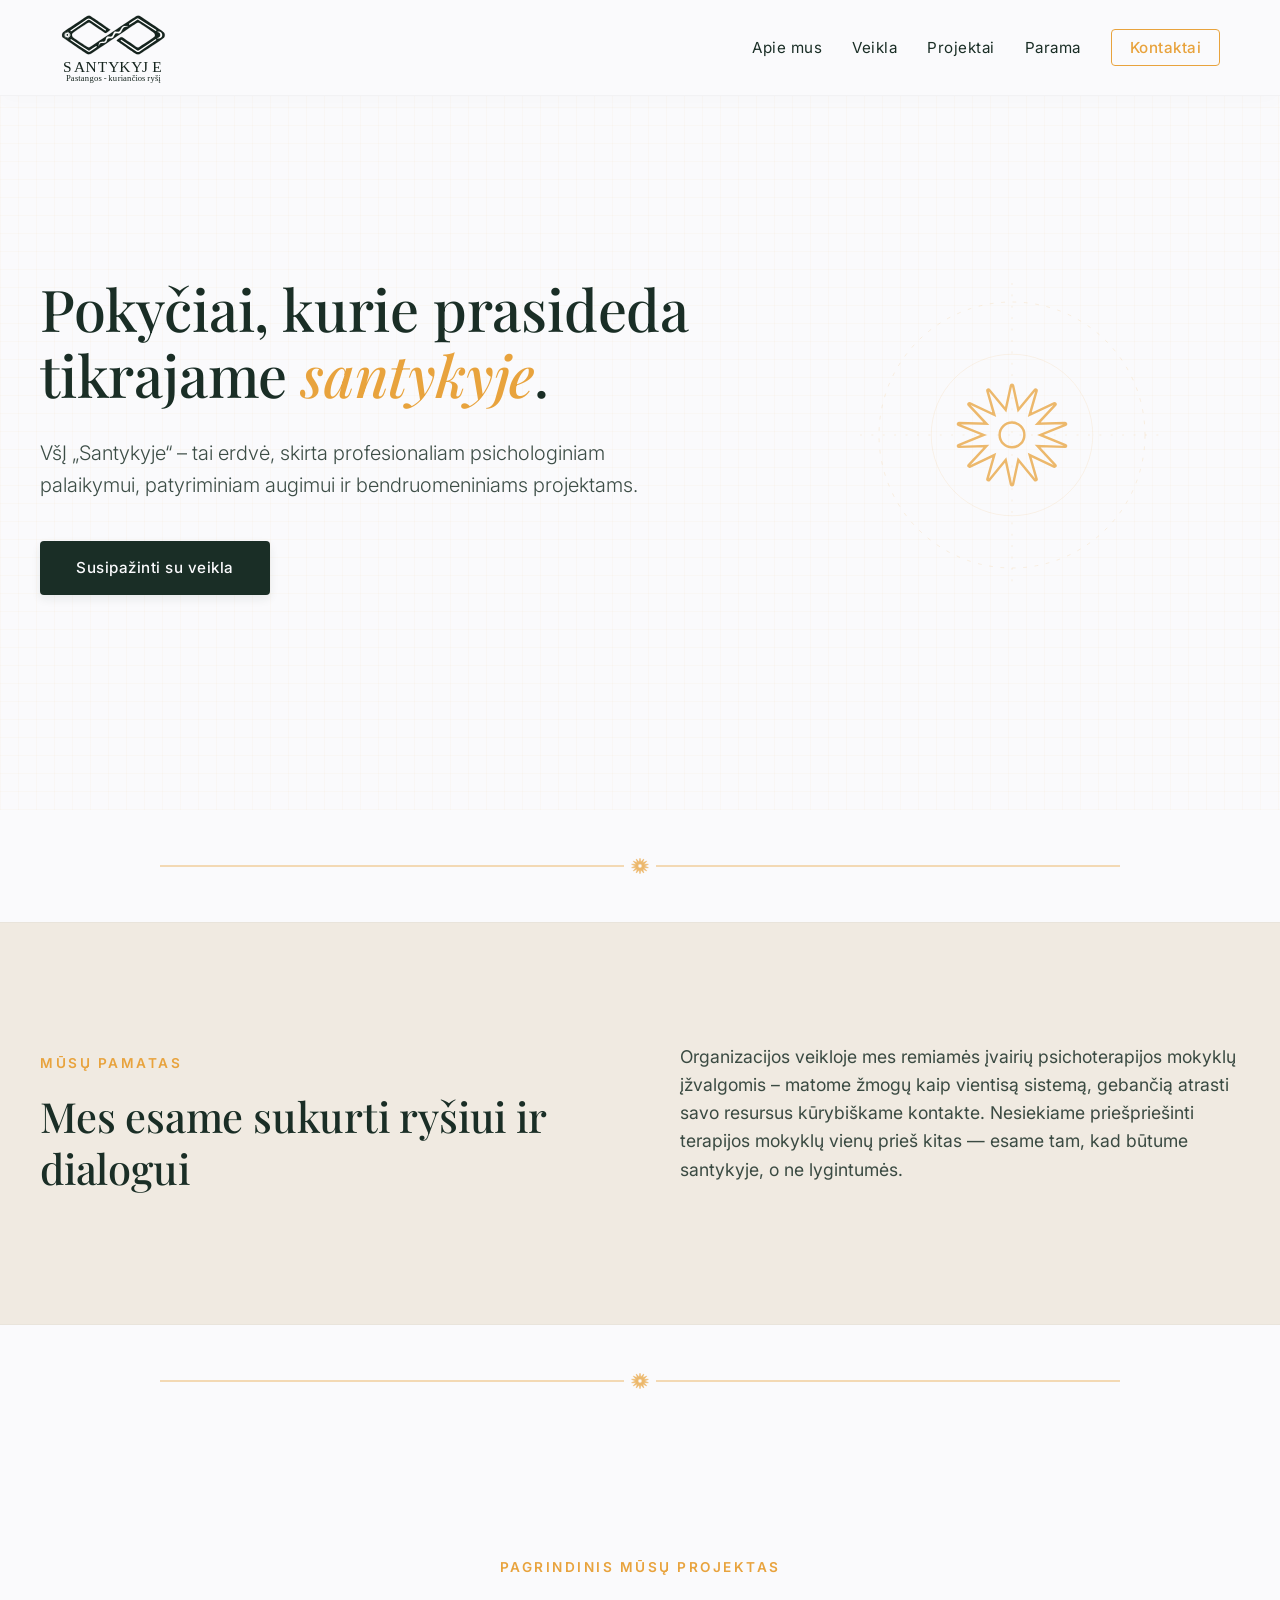
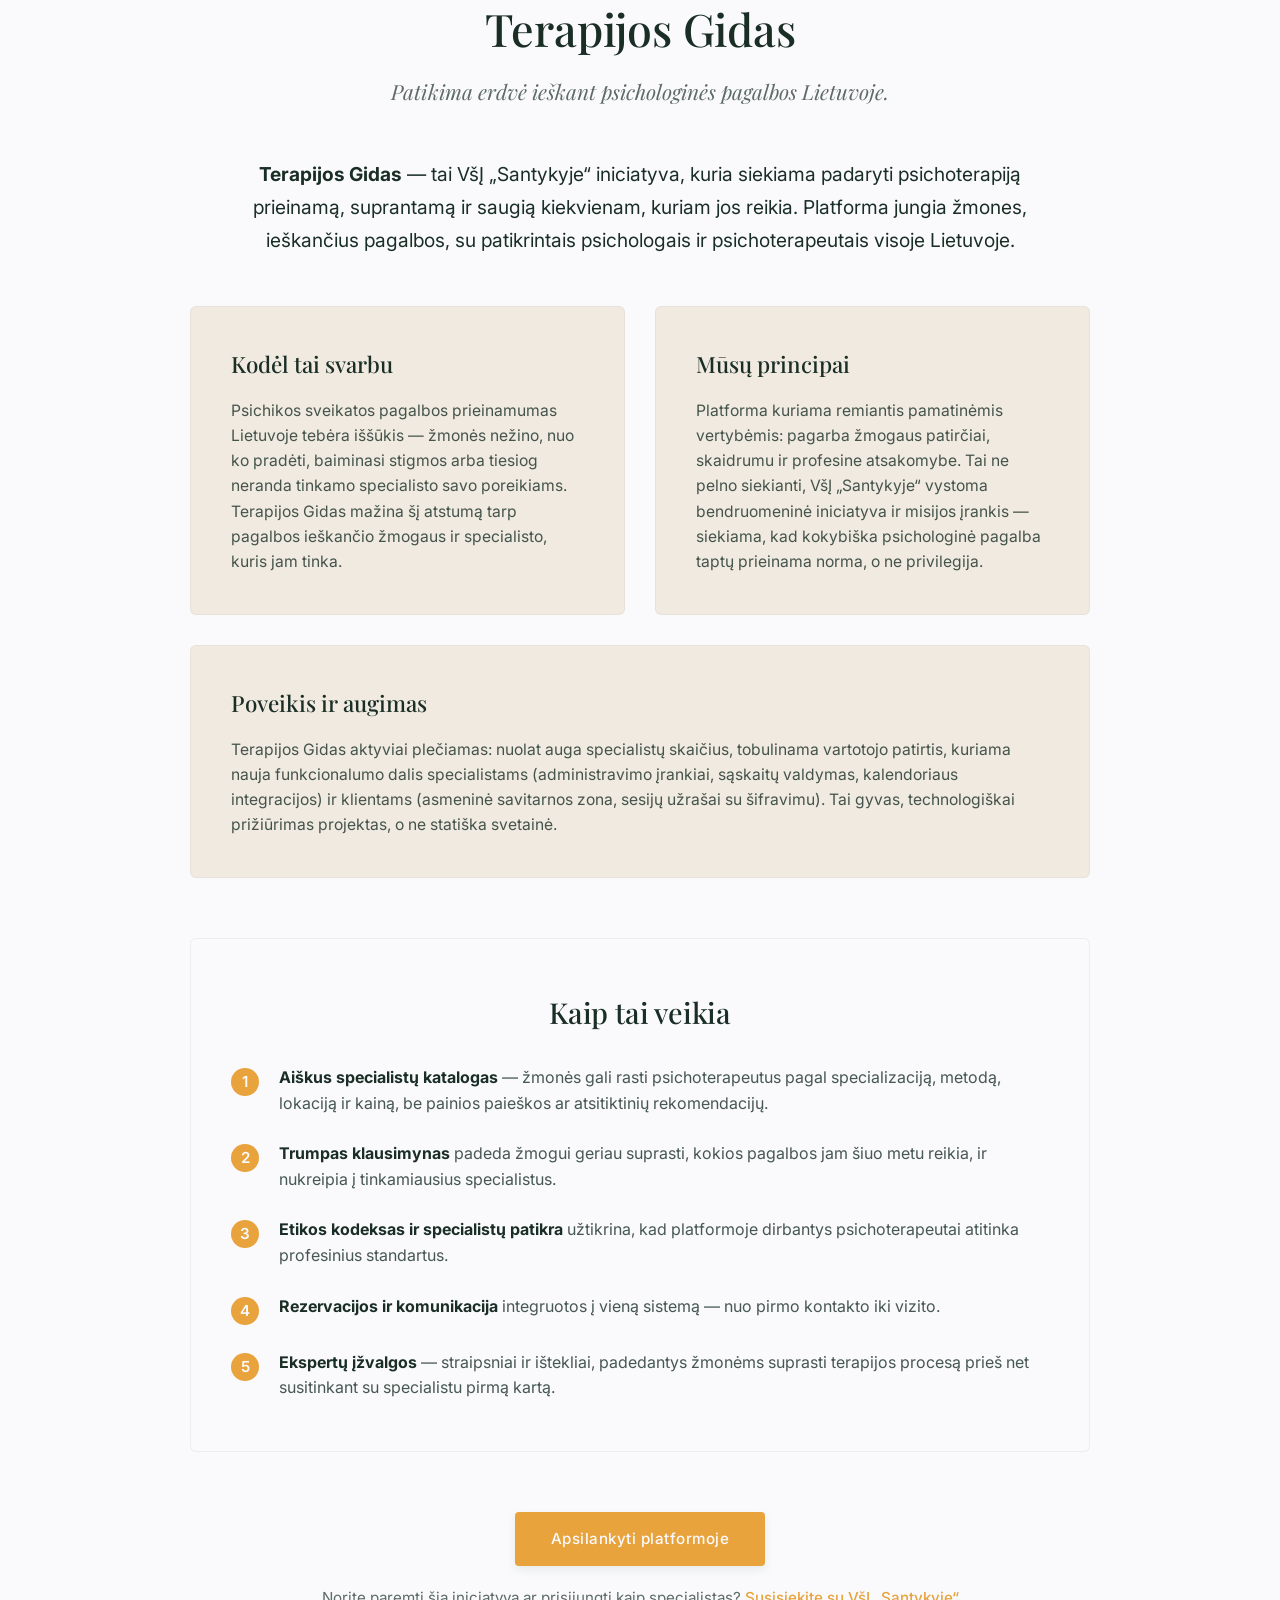
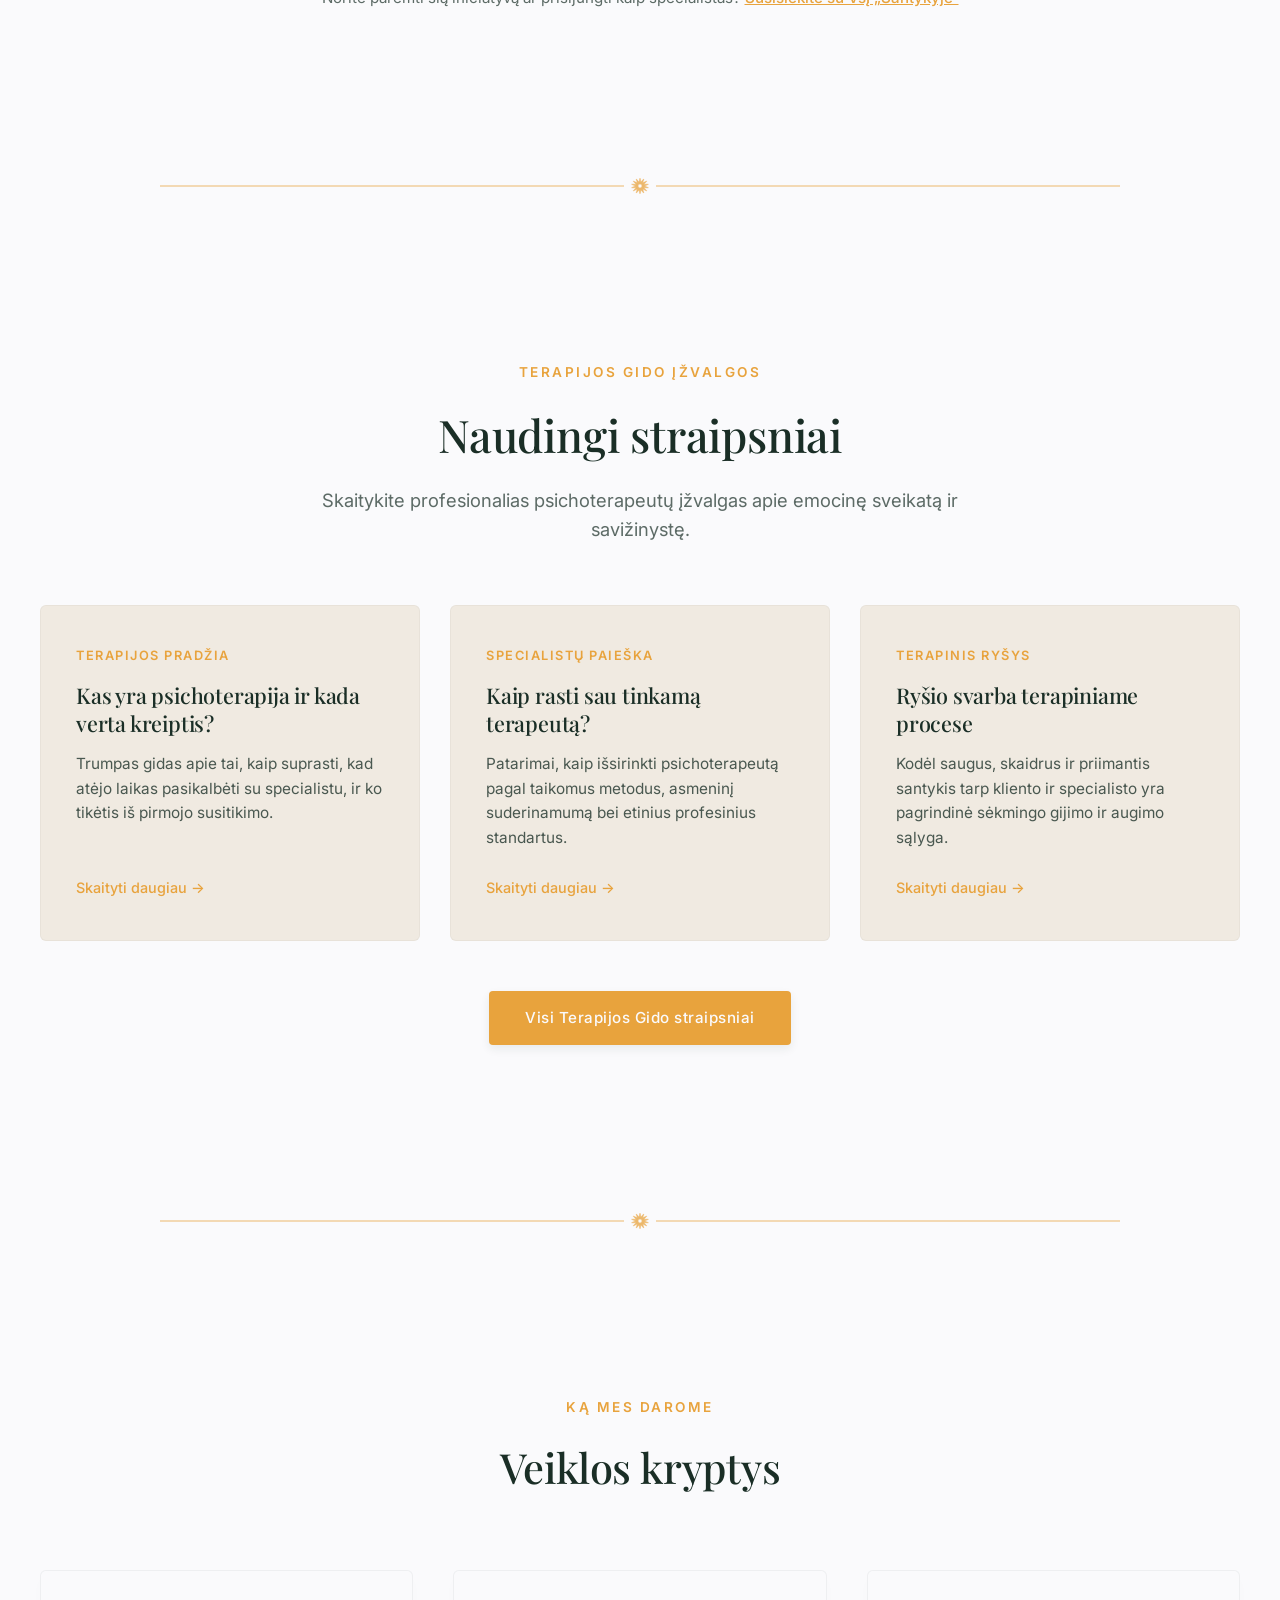
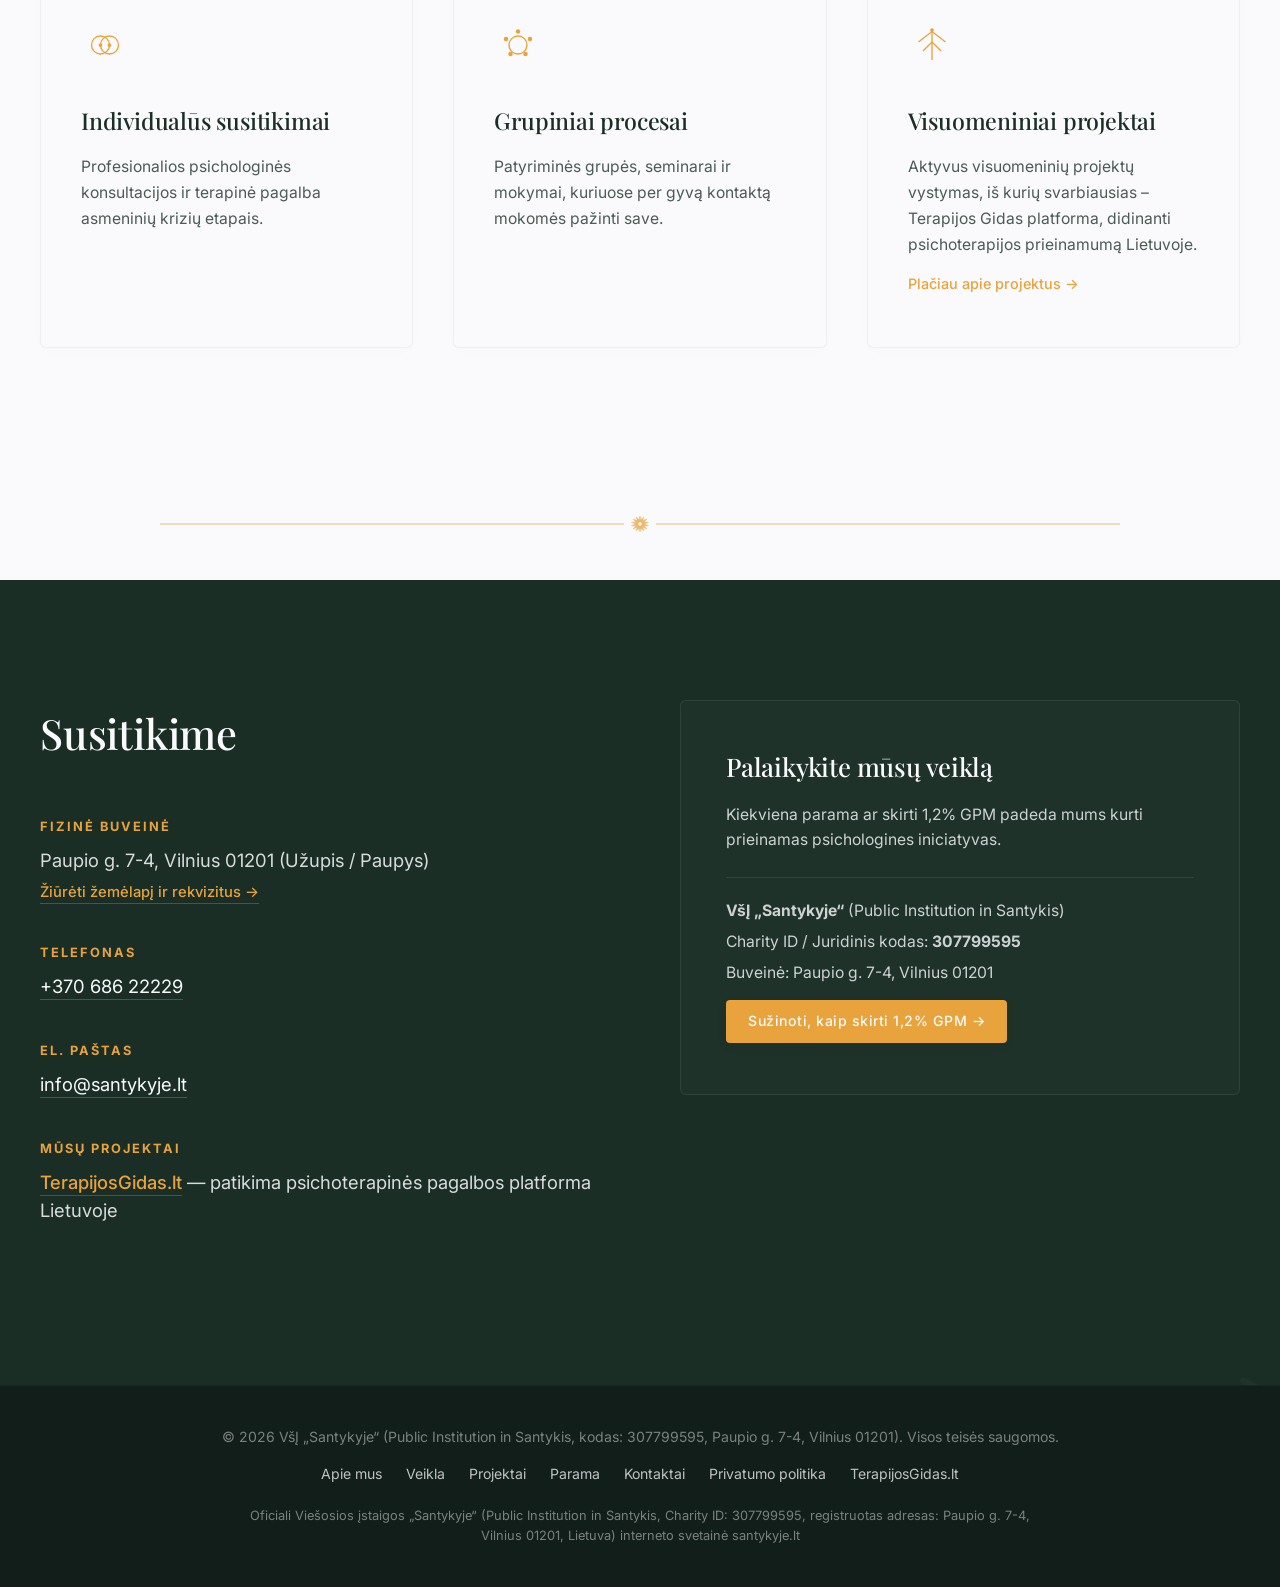
==== commit 1ab8877d: "fix: patikslintas nekomercinis tekstas ir ijungtas FTPS su failu filtrais" ====
--- a/index.html
+++ b/index.html
@@ -169,7 +169,7 @@
                 
                 <div class="project-detail-card">
                     <h4>Mūsų principai</h4>
-                    <p>Platforma kuriama remiantis pamatinėmis vertybėmis: pagarba žmogaus patirčiai, skaidrumu ir profesine atsakomybe. Tai ne komercinis tarpininkas, o organizacijos „Santykyje“ misijos įrankis — siekiama, kad kokybiška psichologinė pagalba taptų norma, ne privilegija.</p>
+                    <p>Platforma kuriama remiantis pamatinėmis vertybėmis: pagarba žmogaus patirčiai, skaidrumu ir profesine atsakomybe. Tai ne pelno siekianti, VšĮ „Santykyje“ vystoma bendruomeninė iniciatyva ir misijos įrankis — siekiama, kad kokybiška psichologinė pagalba taptų prieinama norma, o ne privilegija.</p>
                 </div>
 
                 <div class="project-detail-card full-width">
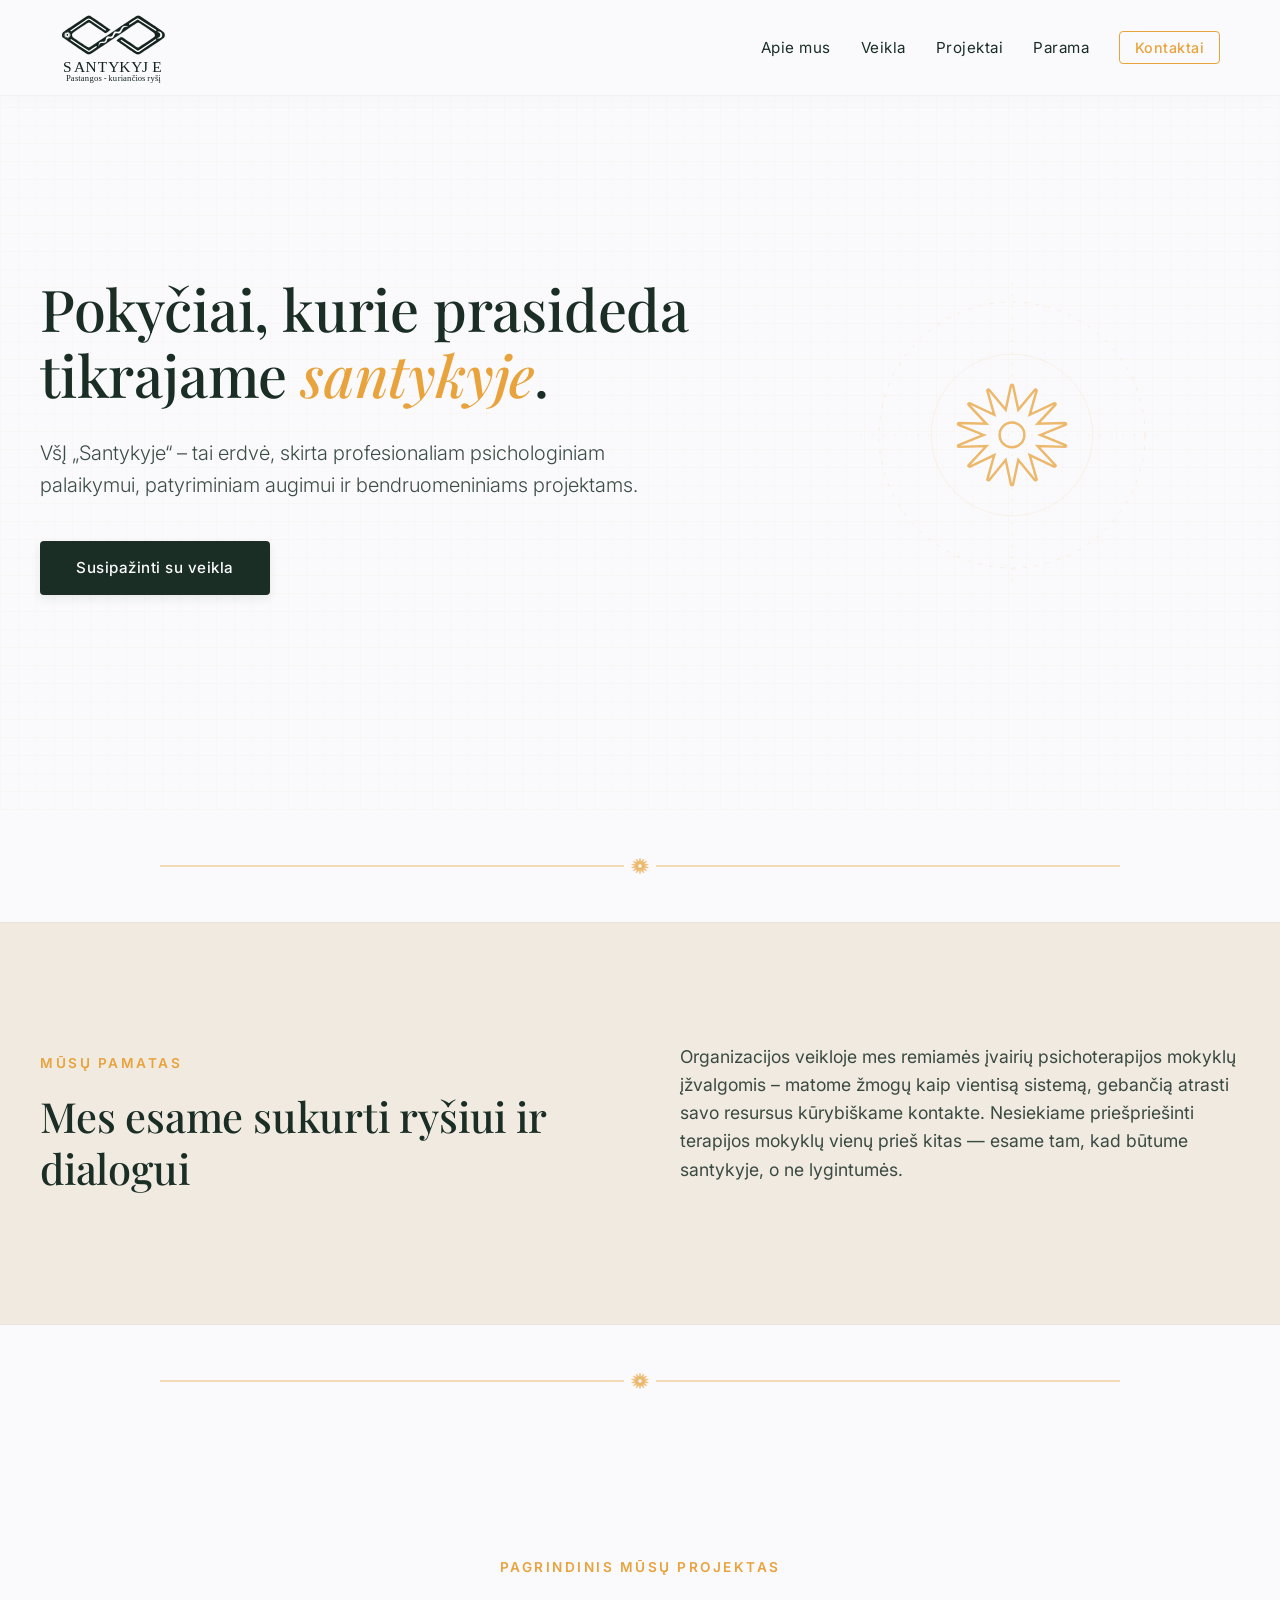
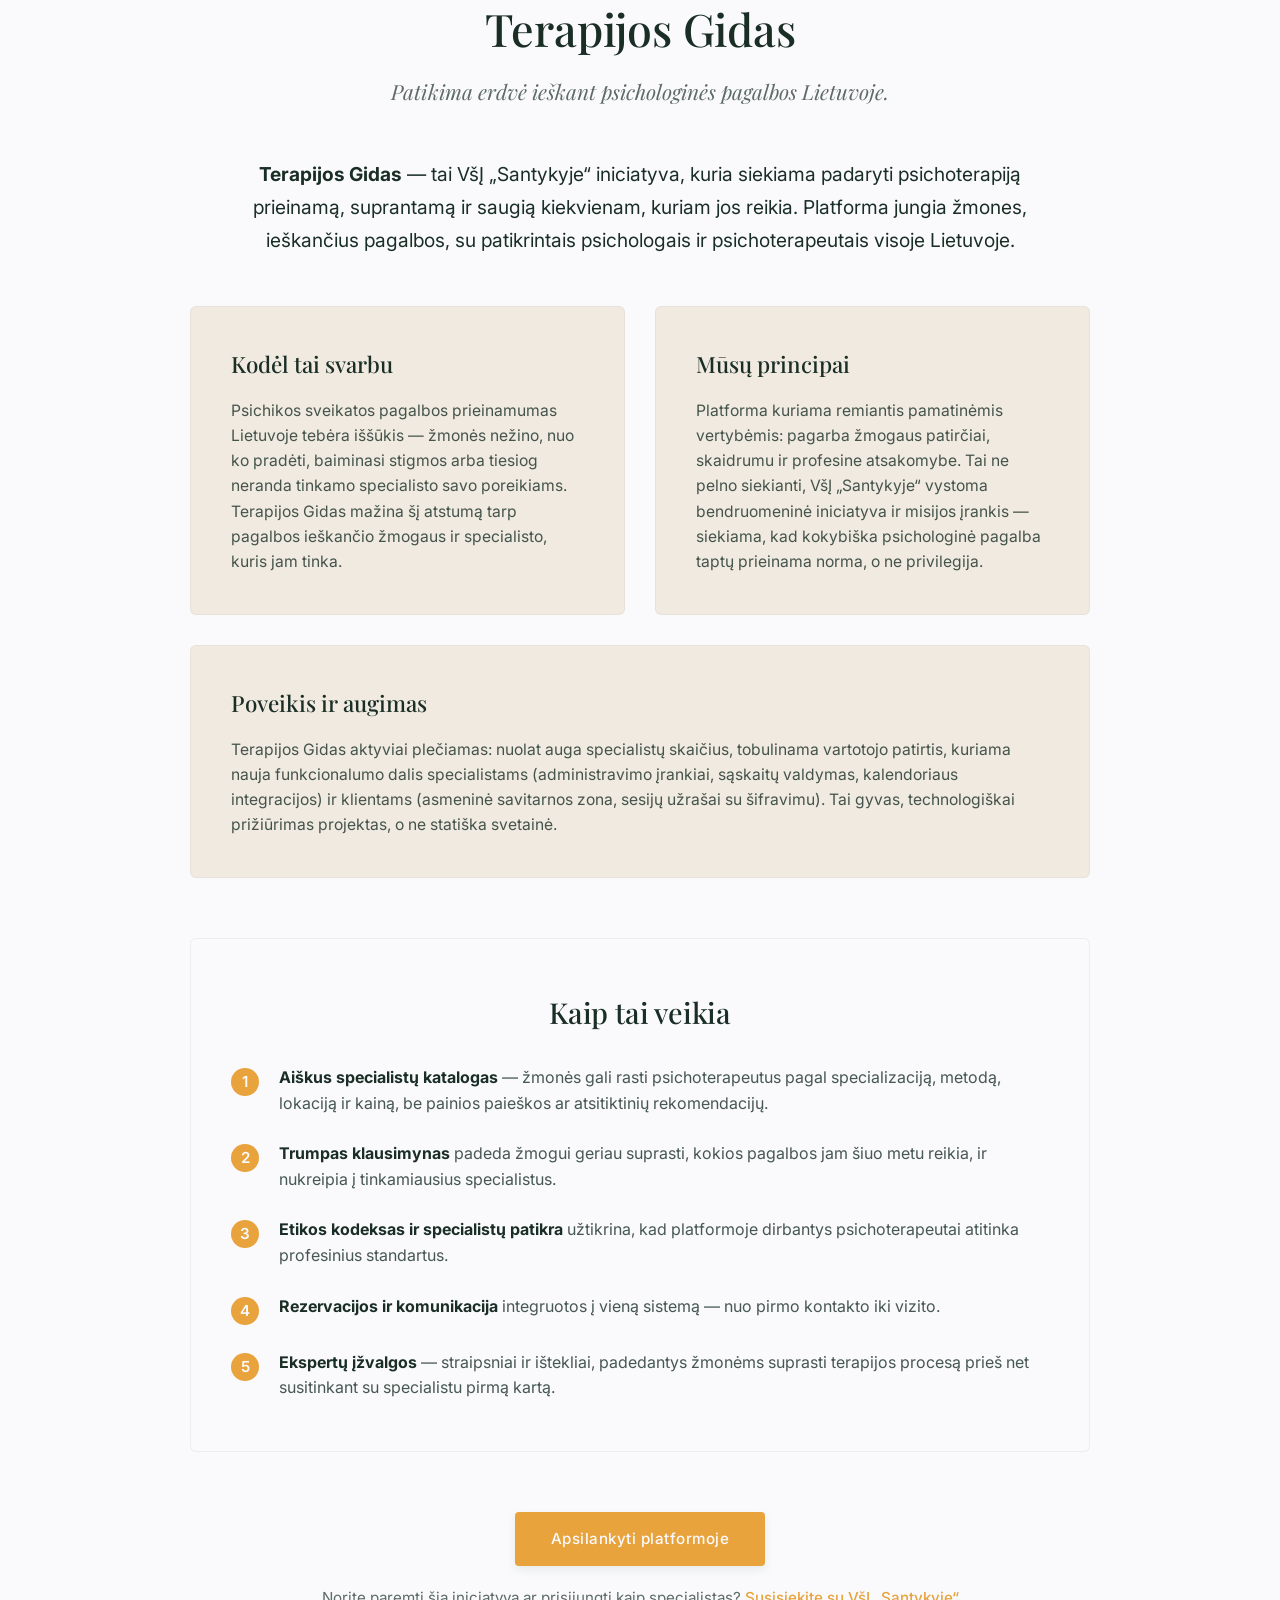
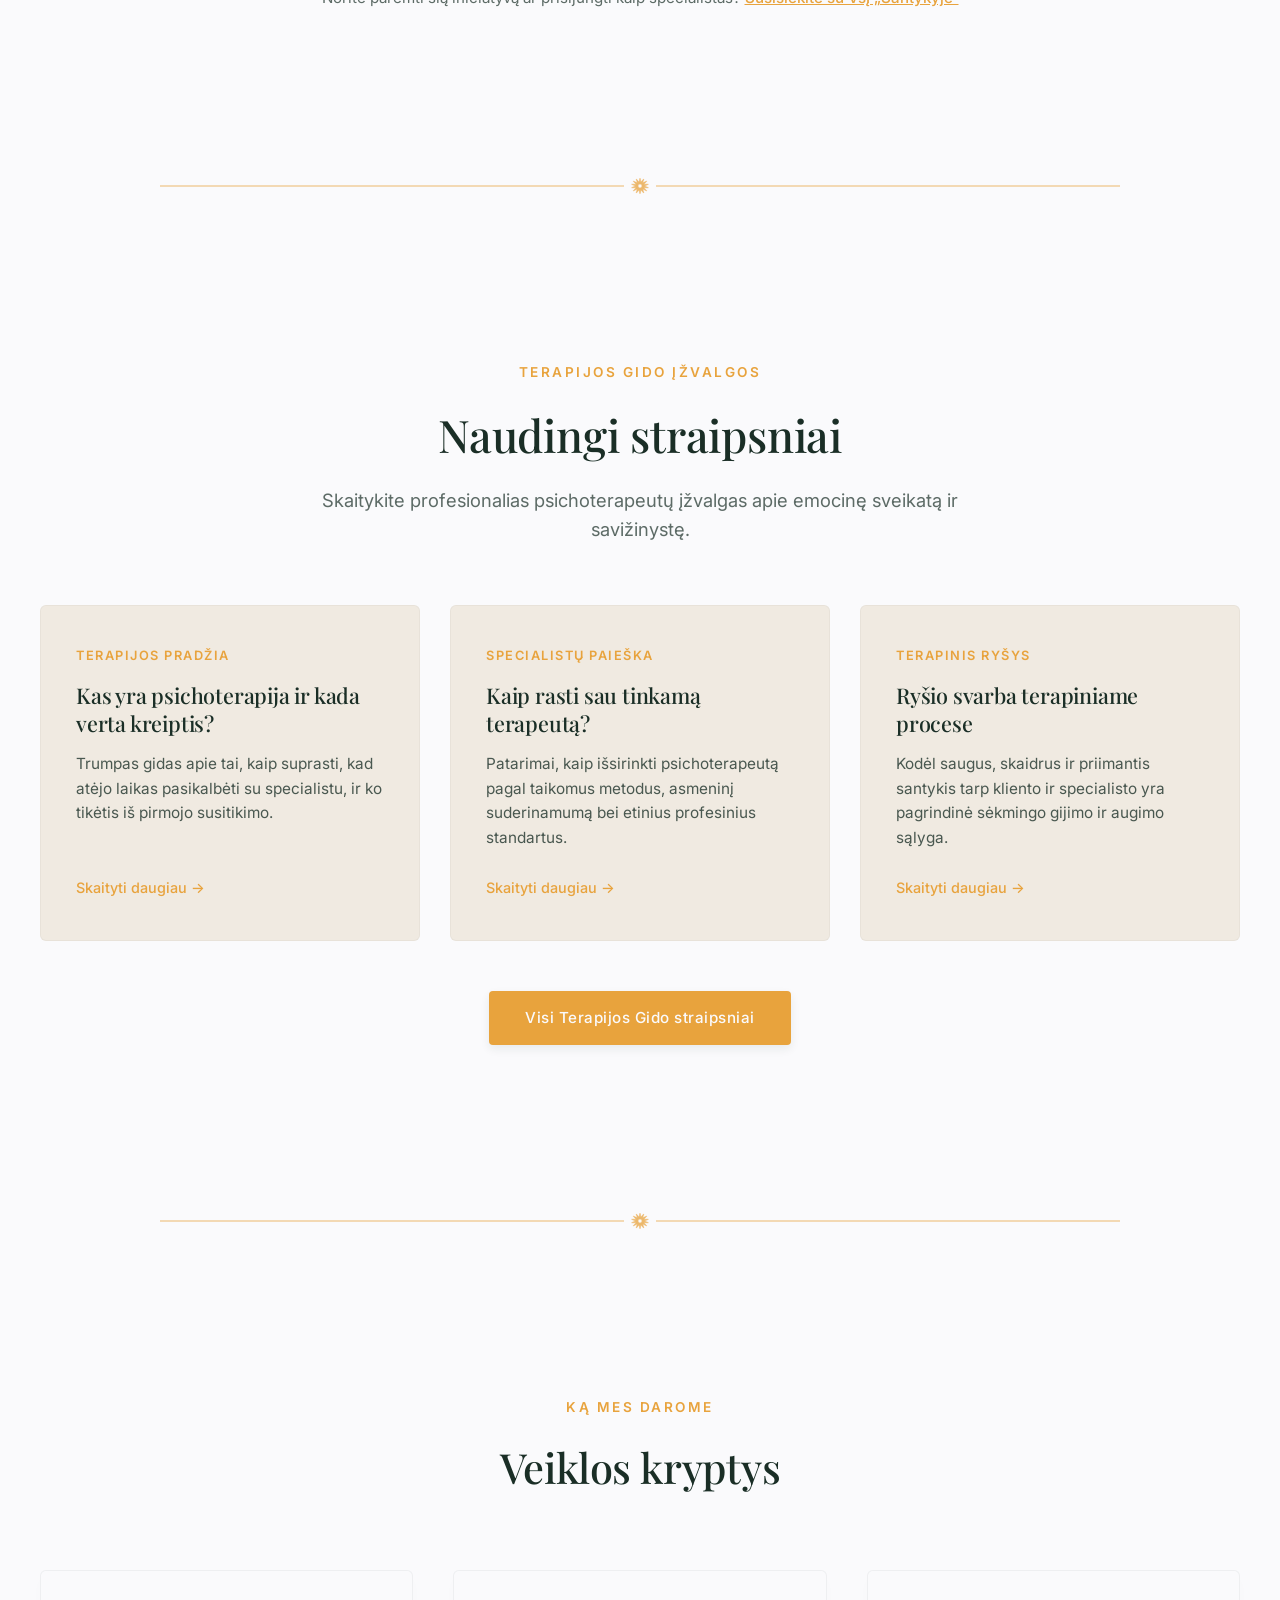
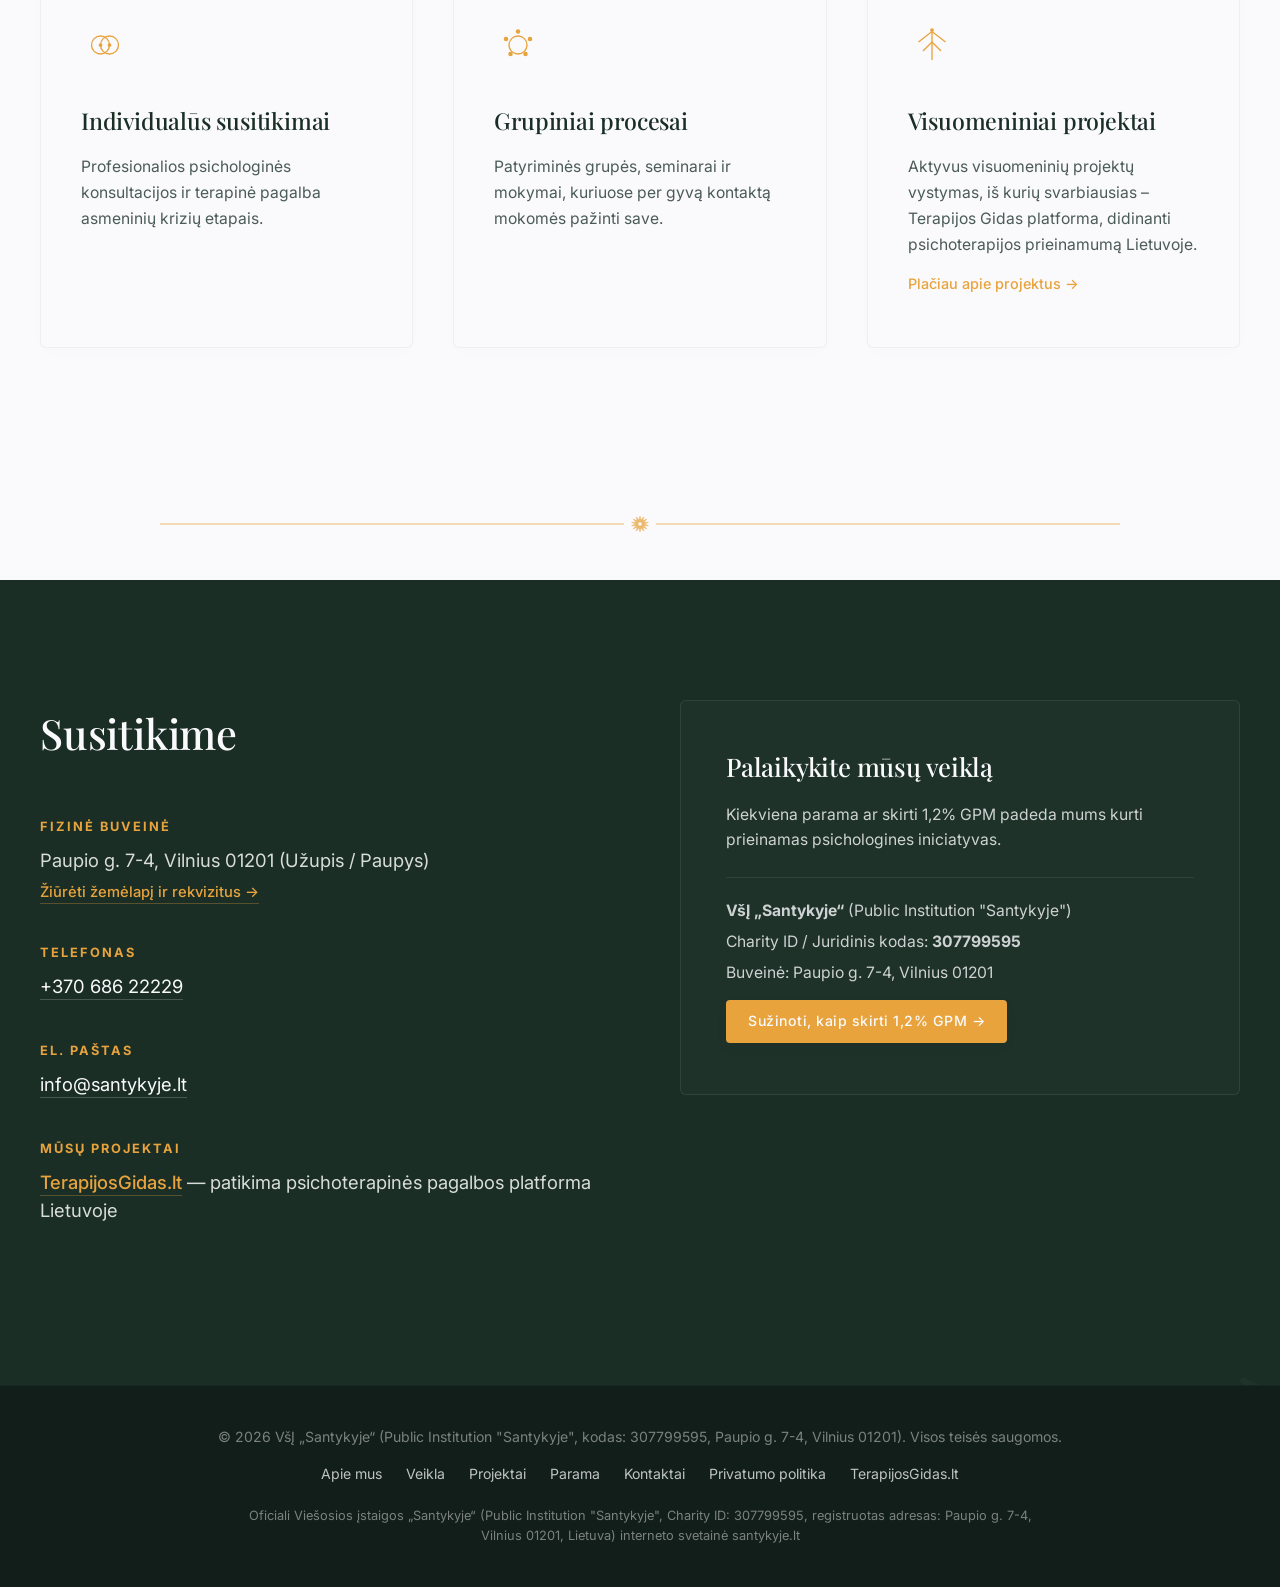
==== commit dd592378: "feat: grieztai suvienodintas pavadinimas i Public Institution Santykyje, patobulinta kontaktu forma " ====
--- a/index.html
+++ b/index.html
@@ -37,9 +37,8 @@
       "@type": "NGO",
       "name": "VšĮ Santykyje",
       "alternateName": [
-        "Viešoji įstaiga Santykyje",
-        "Public Institution in Santykis",
-        "Public Institution Santykyje"
+        "Viešoji įstaiga „Santykyje“",
+        "Public Institution \"Santykyje\""
       ],
       "url": "https://santykyje.lt",
       "logo": "https://santykyje.lt/logo.svg",
@@ -371,7 +370,7 @@
                         <h3>Palaikykite mūsų veiklą</h3>
                         <p>Kiekviena parama ar skirti 1,2% GPM padeda mums kurti prieinamas psichologines iniciatyvas.</p>
                         <div class="support-details">
-                            <p><strong>VšĮ „Santykyje“</strong> (Public Institution in Santykis)</p>
+                            <p><strong>VšĮ „Santykyje“</strong> (Public Institution "Santykyje")</p>
                             <p>Charity ID / Juridinis kodas: <strong>307799595</strong></p>
                             <p>Buveinė: Paupio g. 7-4, Vilnius 01201</p>
                             <p style="margin-top: 15px;"><a href="parama.html" class="btn" style="background-color: #E8A33D; color: #FAFAFC; padding: 10px 22px; font-size: 0.88rem;">Sužinoti, kaip skirti 1,2% GPM &rarr;</a></p>
@@ -384,7 +383,7 @@
 
     <footer>
         <div class="footer-container" style="flex-direction: column; gap: 15px; text-align: center;">
-            <p>&copy; 2026 VšĮ „Santykyje“ (Public Institution in Santykis, kodas: 307799595, Paupio g. 7-4, Vilnius 01201). Visos teisės saugomos.</p>
+            <p>&copy; 2026 VšĮ „Santykyje“ (Public Institution "Santykyje", kodas: 307799595, Paupio g. 7-4, Vilnius 01201). Visos teisės saugomos.</p>
             <p>
                 <a href="apie.html" style="margin: 0 10px;">Apie mus</a>
                 <a href="veikla.html" style="margin: 0 10px;">Veikla</a>
@@ -395,7 +394,7 @@
                 <a href="https://terapijosgidas.lt" target="_blank" rel="noopener" style="margin: 0 10px;">TerapijosGidas.lt</a>
             </p>
             <p style="font-size: 0.8rem; color: rgba(250,250,252,0.45); max-width: 800px; margin: 5px auto 0 auto;">
-                Oficiali Viešosios įstaigos „Santykyje“ (Public Institution in Santykis, Charity ID: 307799595, registruotas adresas: Paupio g. 7-4, Vilnius 01201, Lietuva) interneto svetainė santykyje.lt
+                Oficiali Viešosios įstaigos „Santykyje“ (Public Institution "Santykyje", Charity ID: 307799595, registruotas adresas: Paupio g. 7-4, Vilnius 01201, Lietuva) interneto svetainė santykyje.lt
             </p>
         </div>
     </footer>
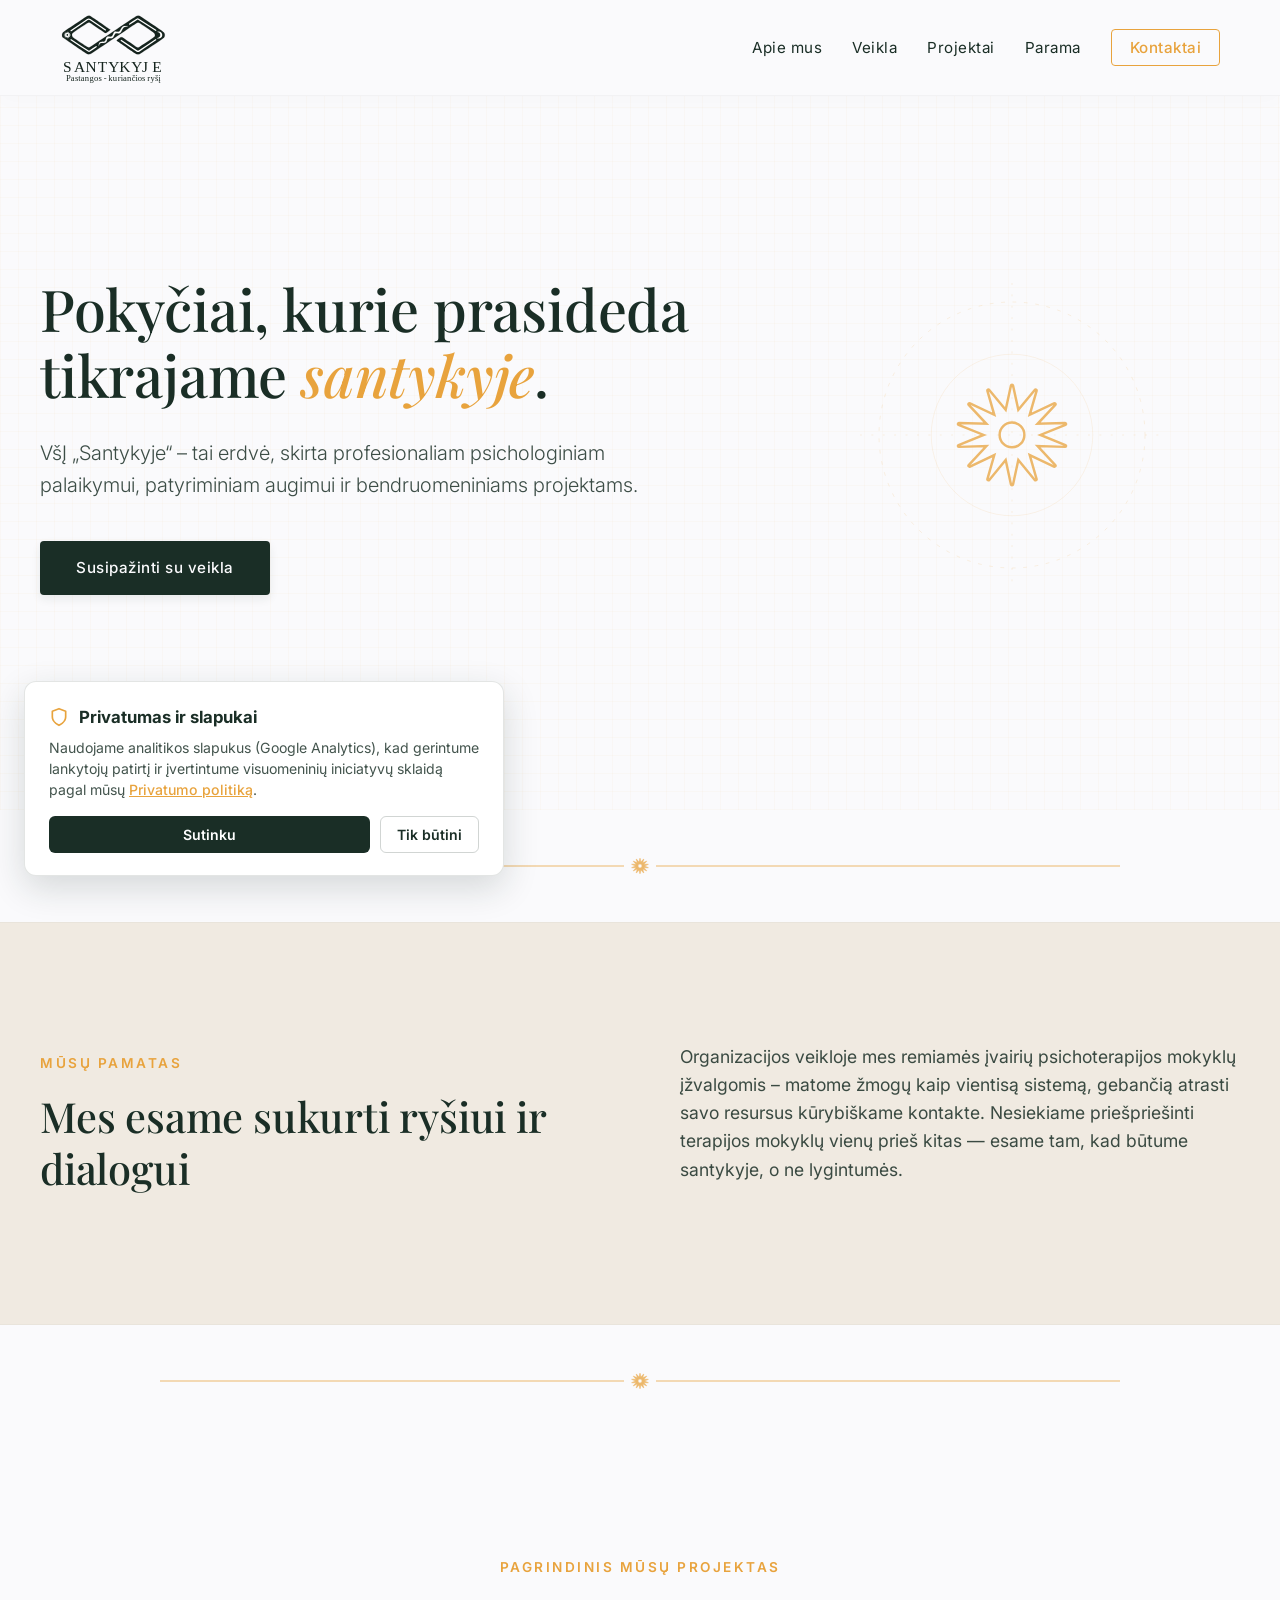
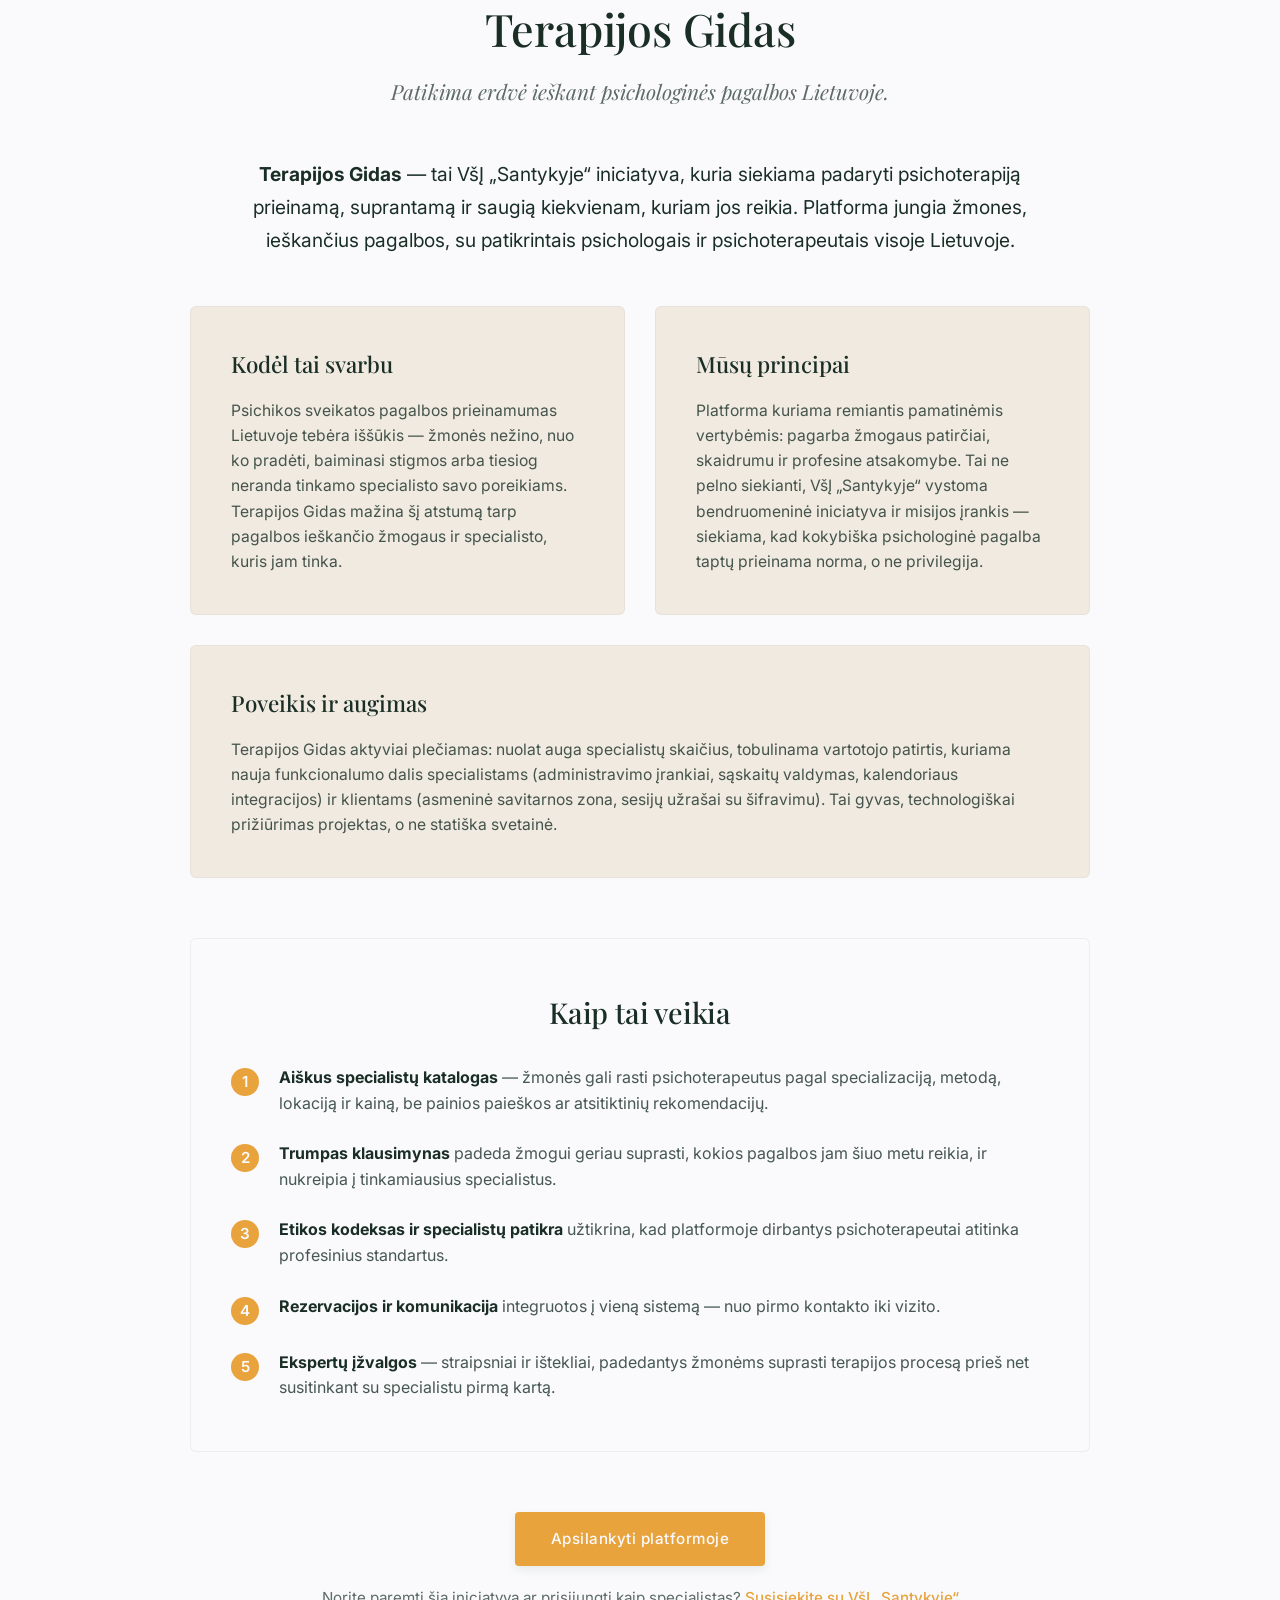
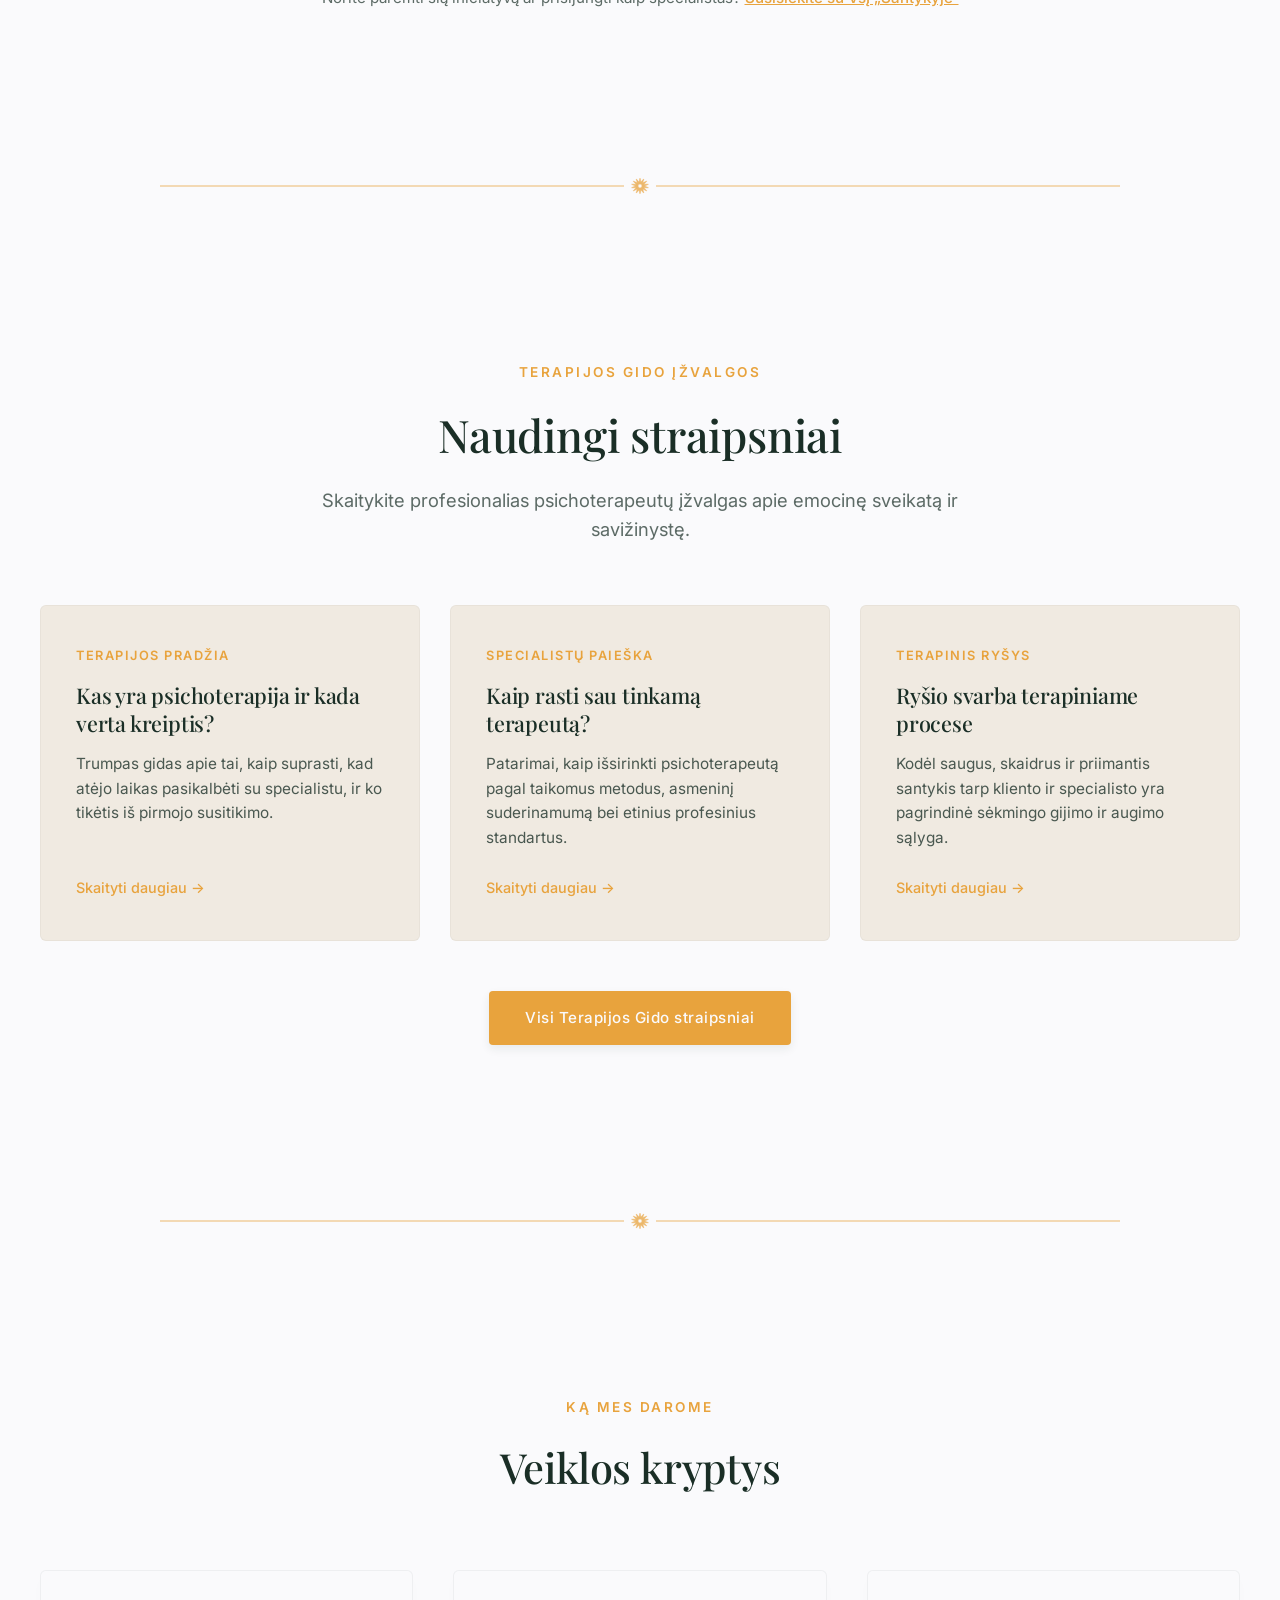
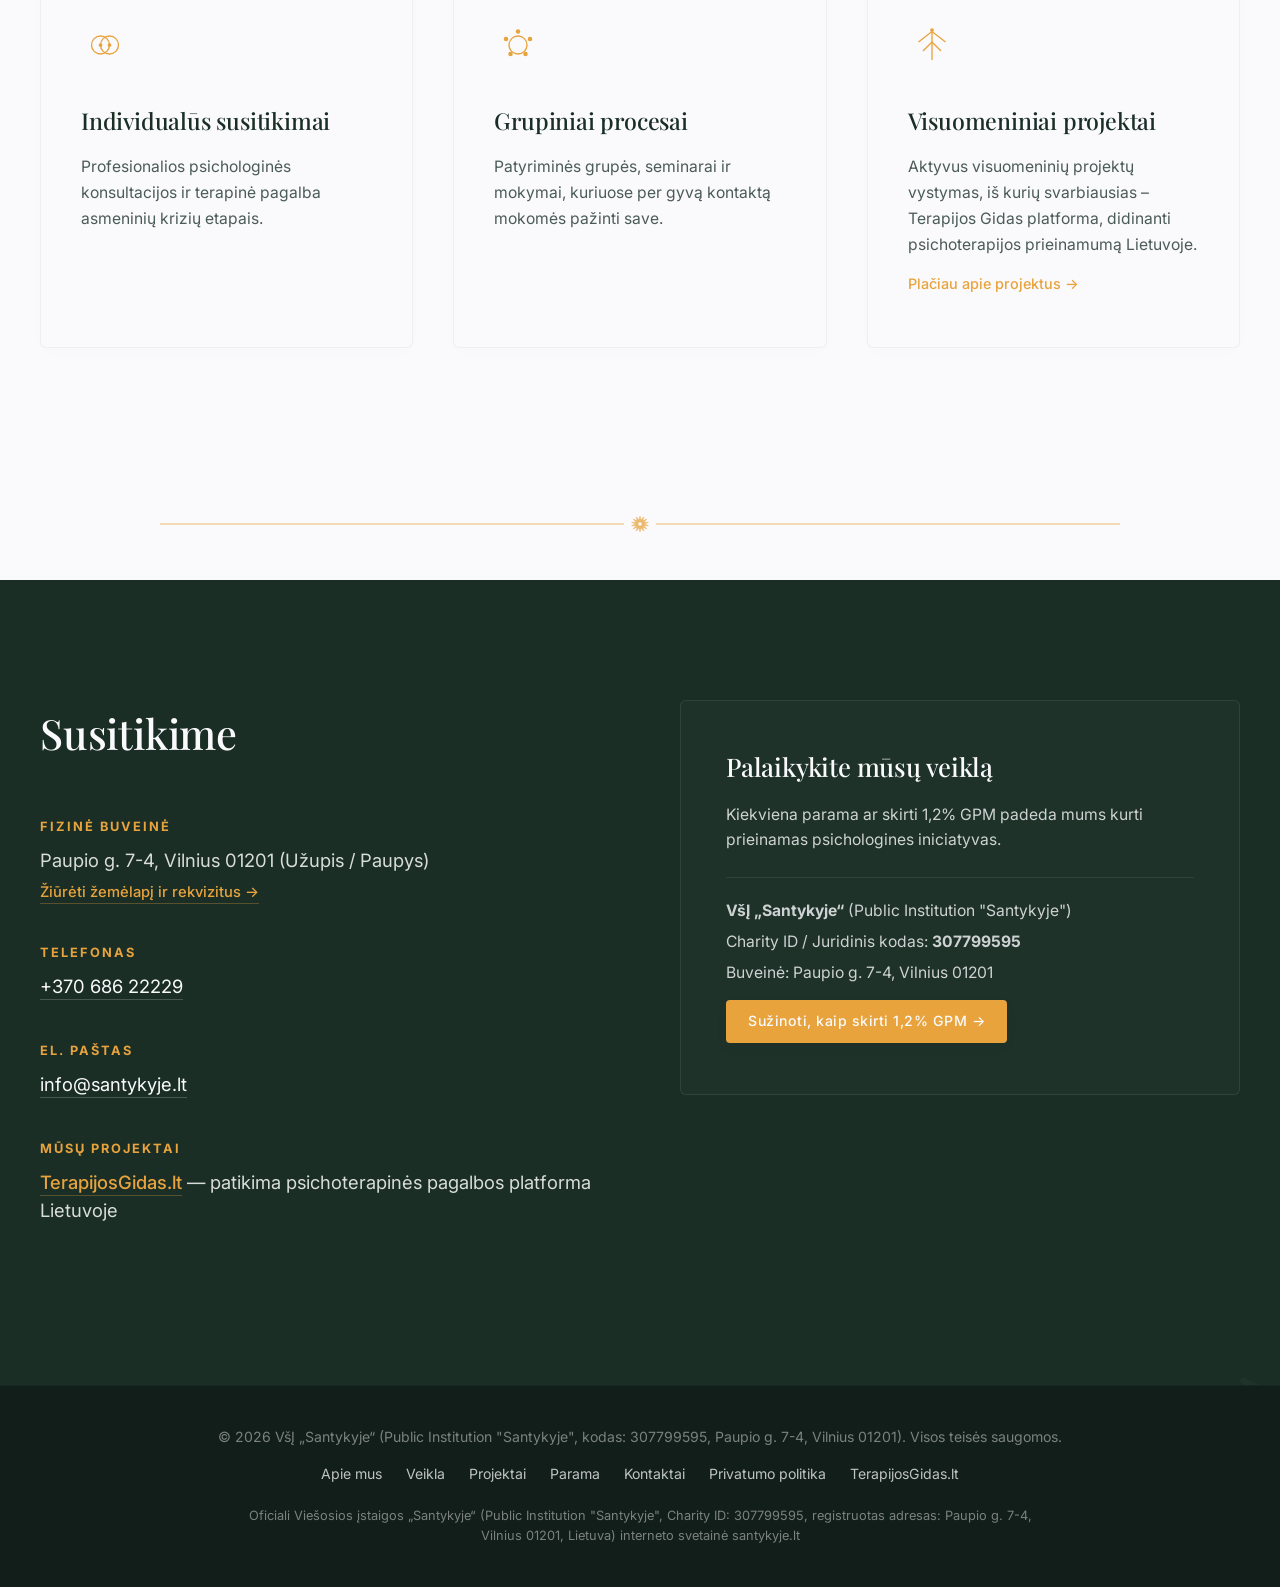
==== commit abc649d2: "feat: prideti GA4 (G-ZPH6WLMYG9), Consent Mode v2 ir Google Ad Grants konversiju sekima" ====
--- a/index.html
+++ b/index.html
@@ -2,6 +2,9 @@
 <html lang="lt">
 <head>
     <meta charset="UTF-8">
+    <!-- Google Analytics 4 (GA4) with Google Consent Mode v2 -->
+    <script src="analytics.js"></script>
+    <script async src="https://www.googletagmanager.com/gtag/js?id=G-ZPH6WLMYG9"></script>
     <meta name="viewport" content="width=device-width, initial-scale=1.0">
     <title>VšĮ Santykyje — Erdvė būti, augti ir susitikti</title>
     <link rel="icon" type="image/svg+xml" href="logo.svg">
--- a/style.css
+++ b/style.css
@@ -1169,3 +1169,134 @@
     }
 }
 
+/* ==========================================================================
+   Cookie Consent Banner (Google Consent Mode v2 & BDAR)
+   ========================================================================== */
+#santykyje-cookie-banner {
+    position: fixed;
+    bottom: 24px;
+    left: 24px;
+    right: 24px;
+    max-width: 480px;
+    z-index: 999999;
+    animation: cookieFadeIn 0.35s ease forwards;
+    pointer-events: auto;
+}
+
+@keyframes cookieFadeIn {
+    from {
+        opacity: 0;
+        transform: translateY(20px);
+    }
+    to {
+        opacity: 1;
+        transform: translateY(0);
+    }
+}
+
+#santykyje-cookie-banner.cookie-banner-hidden {
+    opacity: 0;
+    transform: translateY(20px);
+    transition: opacity 0.3s ease, transform 0.3s ease;
+    pointer-events: none;
+}
+
+.cookie-card {
+    background: #FFFFFF;
+    color: #1A2E26;
+    border: 1px solid rgba(26, 46, 38, 0.12);
+    border-radius: 12px;
+    box-shadow: 0 12px 35px rgba(26, 46, 38, 0.16);
+    padding: 22px 24px;
+    display: flex;
+    flex-direction: column;
+    gap: 16px;
+    font-family: 'Inter', -apple-system, BlinkMacSystemFont, "Segoe UI", sans-serif;
+}
+
+.cookie-header {
+    display: flex;
+    align-items: center;
+    gap: 10px;
+    font-size: 1.05rem;
+    font-weight: 600;
+    color: #1A2E26;
+    margin-bottom: 6px;
+}
+
+.cookie-content p {
+    font-size: 0.88rem;
+    line-height: 1.5;
+    color: rgba(26, 46, 38, 0.82);
+    margin: 0;
+}
+
+.cookie-content a {
+    color: #E8A33D;
+    text-decoration: underline;
+    font-weight: 500;
+}
+
+.cookie-content a:hover {
+    color: #1A2E26;
+}
+
+.cookie-actions {
+    display: flex;
+    gap: 10px;
+    align-items: center;
+}
+
+.cookie-btn {
+    font-family: 'Inter', sans-serif;
+    font-size: 0.88rem;
+    font-weight: 600;
+    padding: 10px 18px;
+    border-radius: 6px;
+    cursor: pointer;
+    transition: all 0.2s ease;
+    border: none;
+    outline: none;
+}
+
+.cookie-btn-accept {
+    background-color: #1A2E26;
+    color: #FFFFFF;
+    flex: 1;
+}
+
+.cookie-btn-accept:hover {
+    background-color: #E8A33D;
+    color: #FFFFFF;
+}
+
+.cookie-btn-decline {
+    background-color: transparent;
+    color: #1A2E26;
+    border: 1px solid rgba(26, 46, 38, 0.2);
+    padding: 9px 16px;
+}
+
+.cookie-btn-decline:hover {
+    background-color: rgba(26, 46, 38, 0.05);
+    border-color: rgba(26, 46, 38, 0.35);
+}
+
+@media (max-width: 600px) {
+    #santykyje-cookie-banner {
+        bottom: 15px;
+        left: 15px;
+        right: 15px;
+        max-width: none;
+    }
+    
+    .cookie-actions {
+        flex-direction: column;
+    }
+    
+    .cookie-btn {
+        width: 100%;
+        text-align: center;
+    }
+}
+
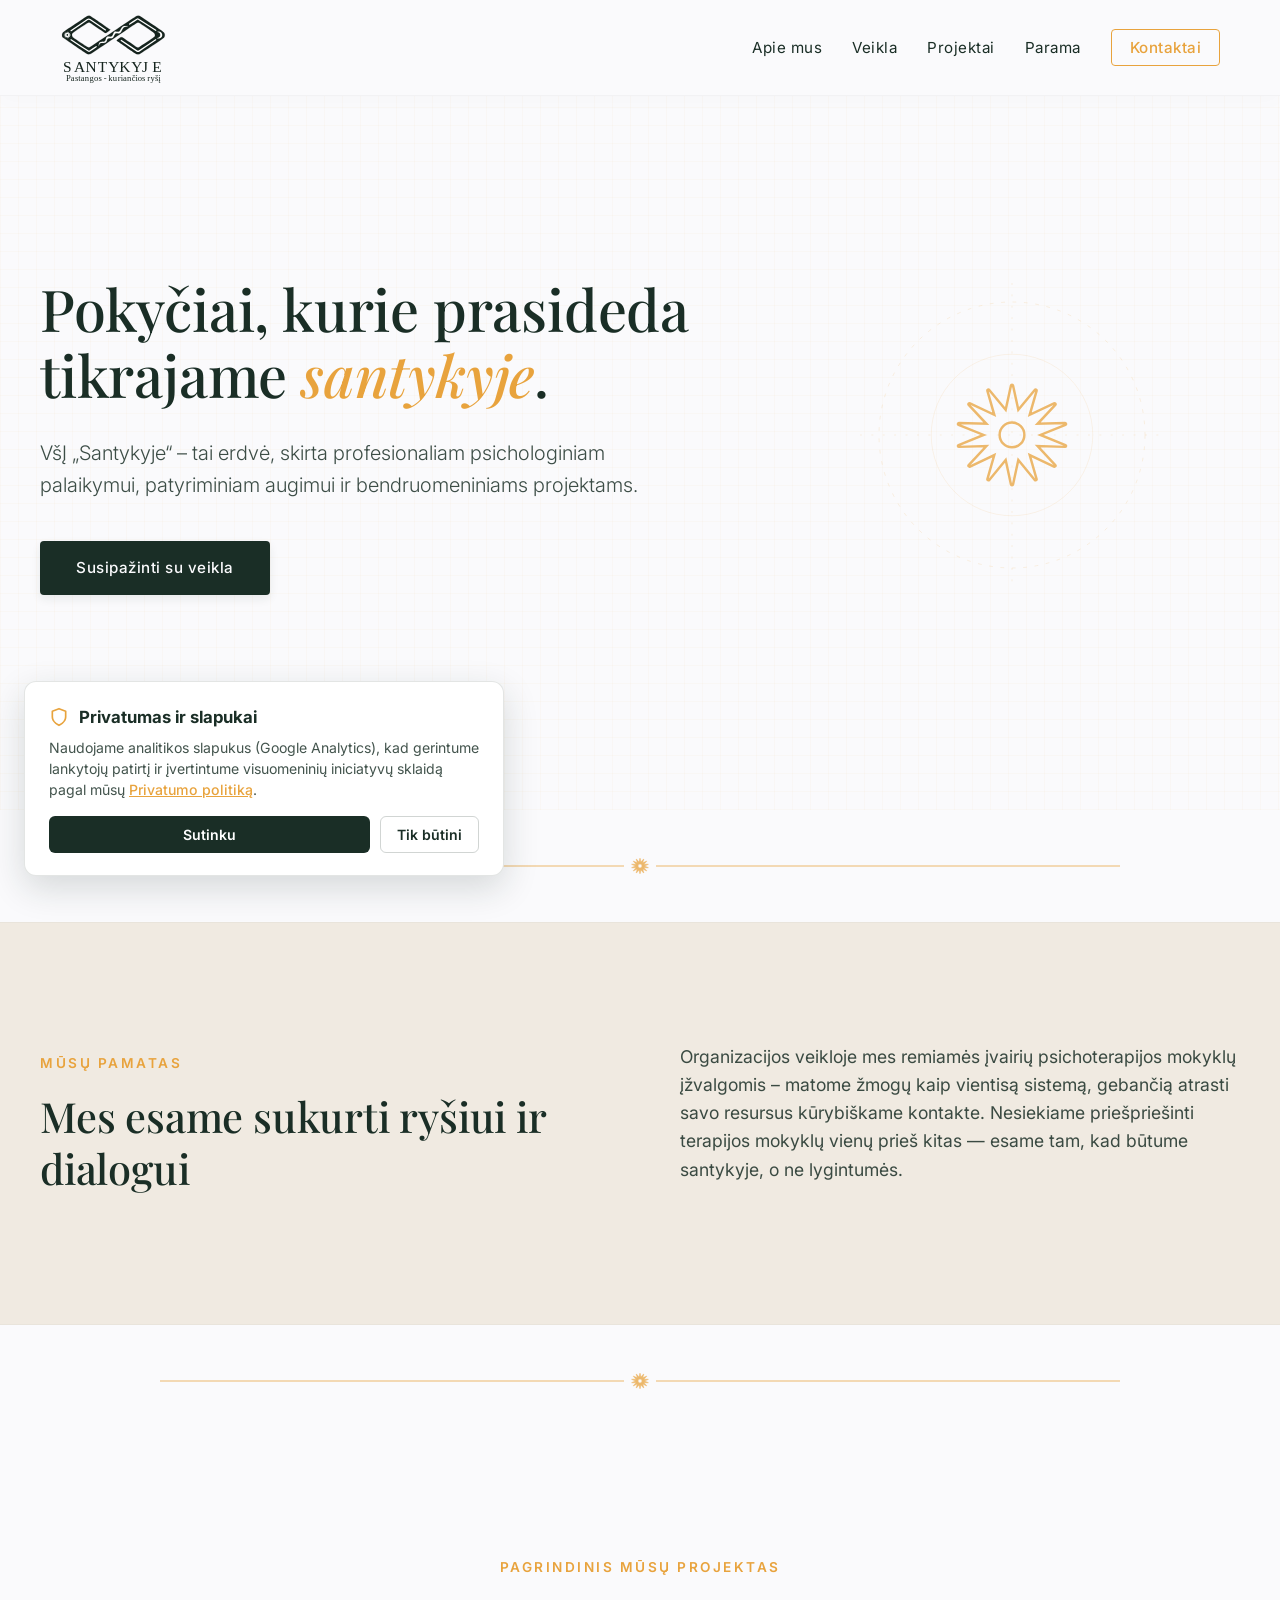
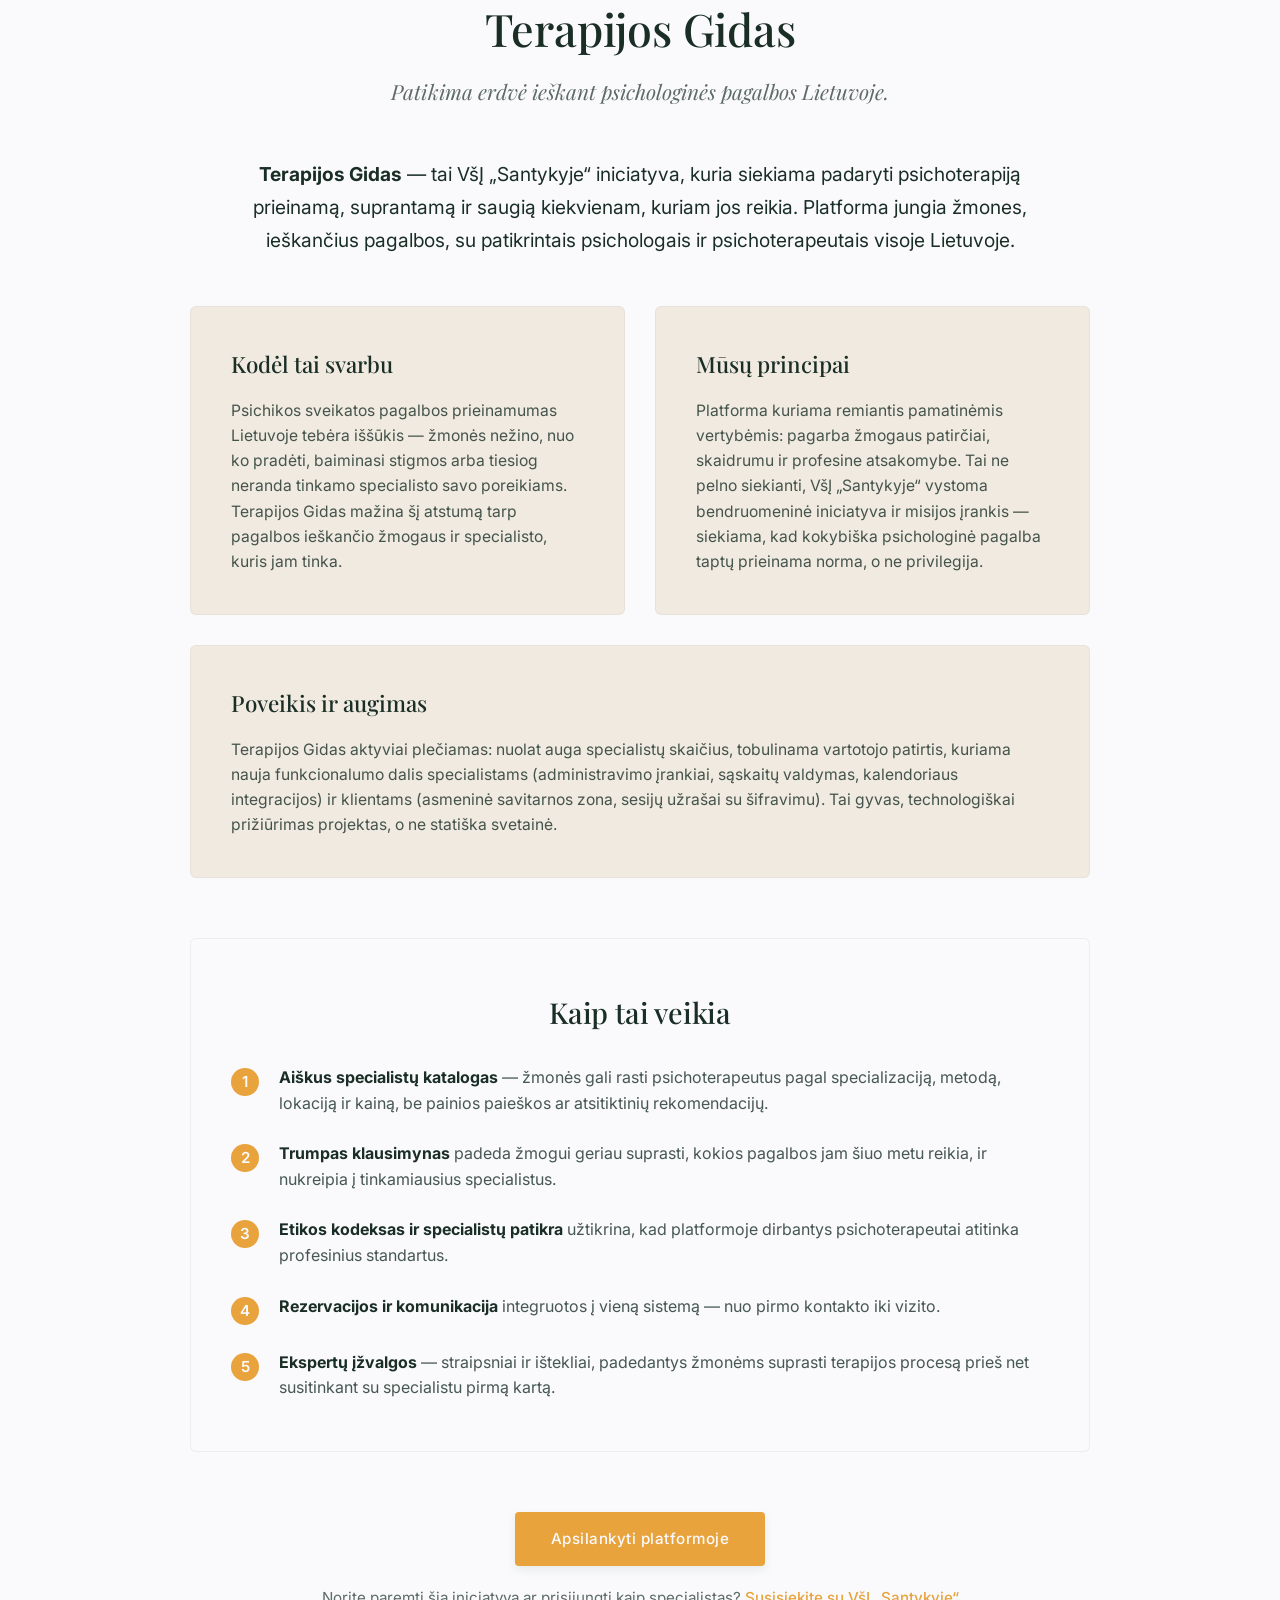
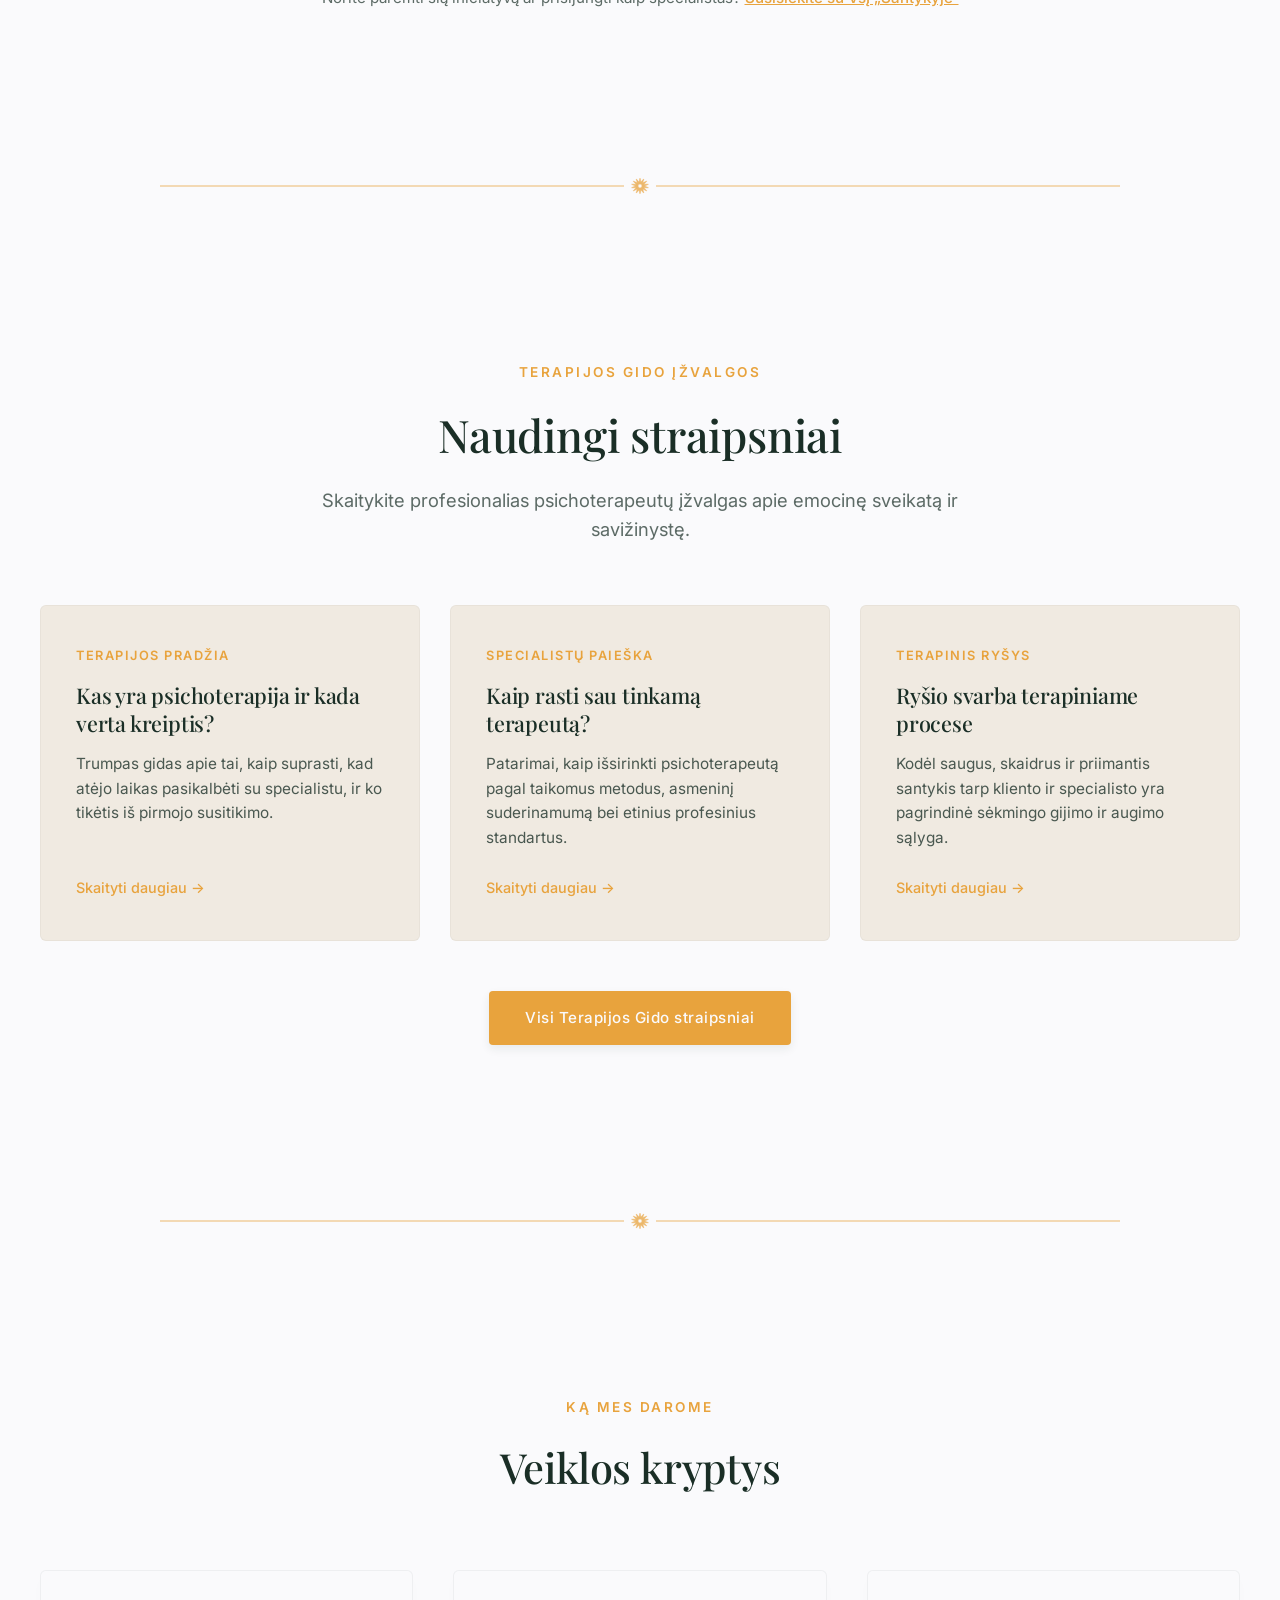
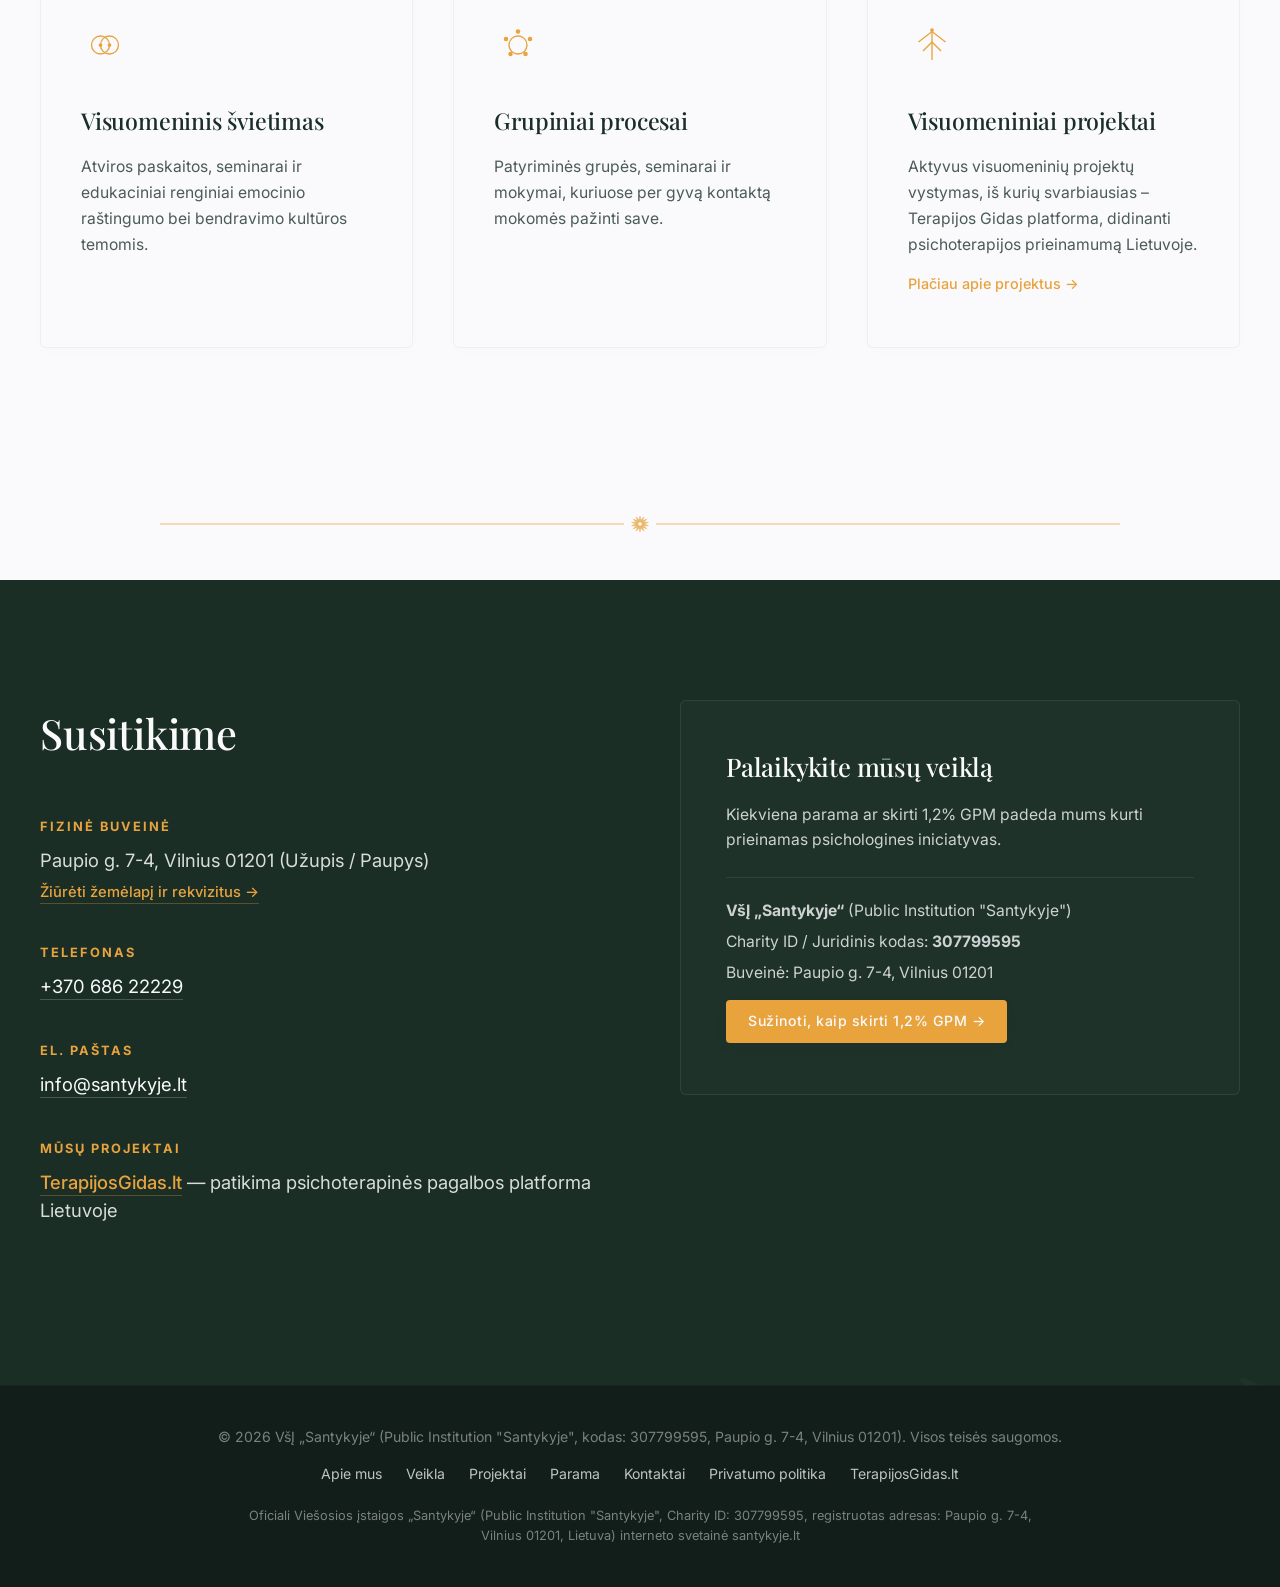
==== commit 3eed3cb0: "refactor: pašalinta individuali terapinė kryptis ir atnaujintas NVO švietėjiškas profilis" ====
--- a/index.html
+++ b/index.html
@@ -8,7 +8,7 @@
     <meta name="viewport" content="width=device-width, initial-scale=1.0">
     <title>VšĮ Santykyje — Erdvė būti, augti ir susitikti</title>
     <link rel="icon" type="image/svg+xml" href="logo.svg">
-    <meta name="description" content="VšĮ „Santykyje“ – profesionalus psichologinis palaikymas, patyriminės grupės, seminarai ir visuomeniniai projektai Vilniuje, Užupyje. Terapijos Gidas iniciatyva.">
+    <meta name="description" content="VšĮ „Santykyje“ – patyriminės grupės, edukaciniai seminarai, visuomeninis švietimas ir bendruomeniniai NVO projektai Vilniuje, Užupyje. Terapijos Gidas iniciatyva.">
     <meta name="keywords" content="Santykyje, VšĮ Santykyje, psichoterapija, psichologinė pagalba, Terapijos Gidas, patyriminės grupės, psichologai, Užupis, Vilnius, geštalto terapija">
     <meta name="robots" content="index, follow">
     
@@ -296,8 +296,8 @@
                             <circle cx="38" cy="32" r="2.5" fill="currentColor" stroke="none" />
                         </svg>
                     </span>
-                    <h3>Individualūs susitikimai</h3>
-                    <p>Profesionalios psichologinės konsultacijos ir terapinė pagalba asmeninių krizių etapais.</p>
+                    <h3>Visuomeninis švietimas</h3>
+                    <p>Atviros paskaitos, seminarai ir edukaciniai renginiai emocinio raštingumo bei bendravimo kultūros temomis.</p>
                 </div>
                 <div class="card">
                     <!-- Harmonized Baltic Line Icon for Group Processes -->
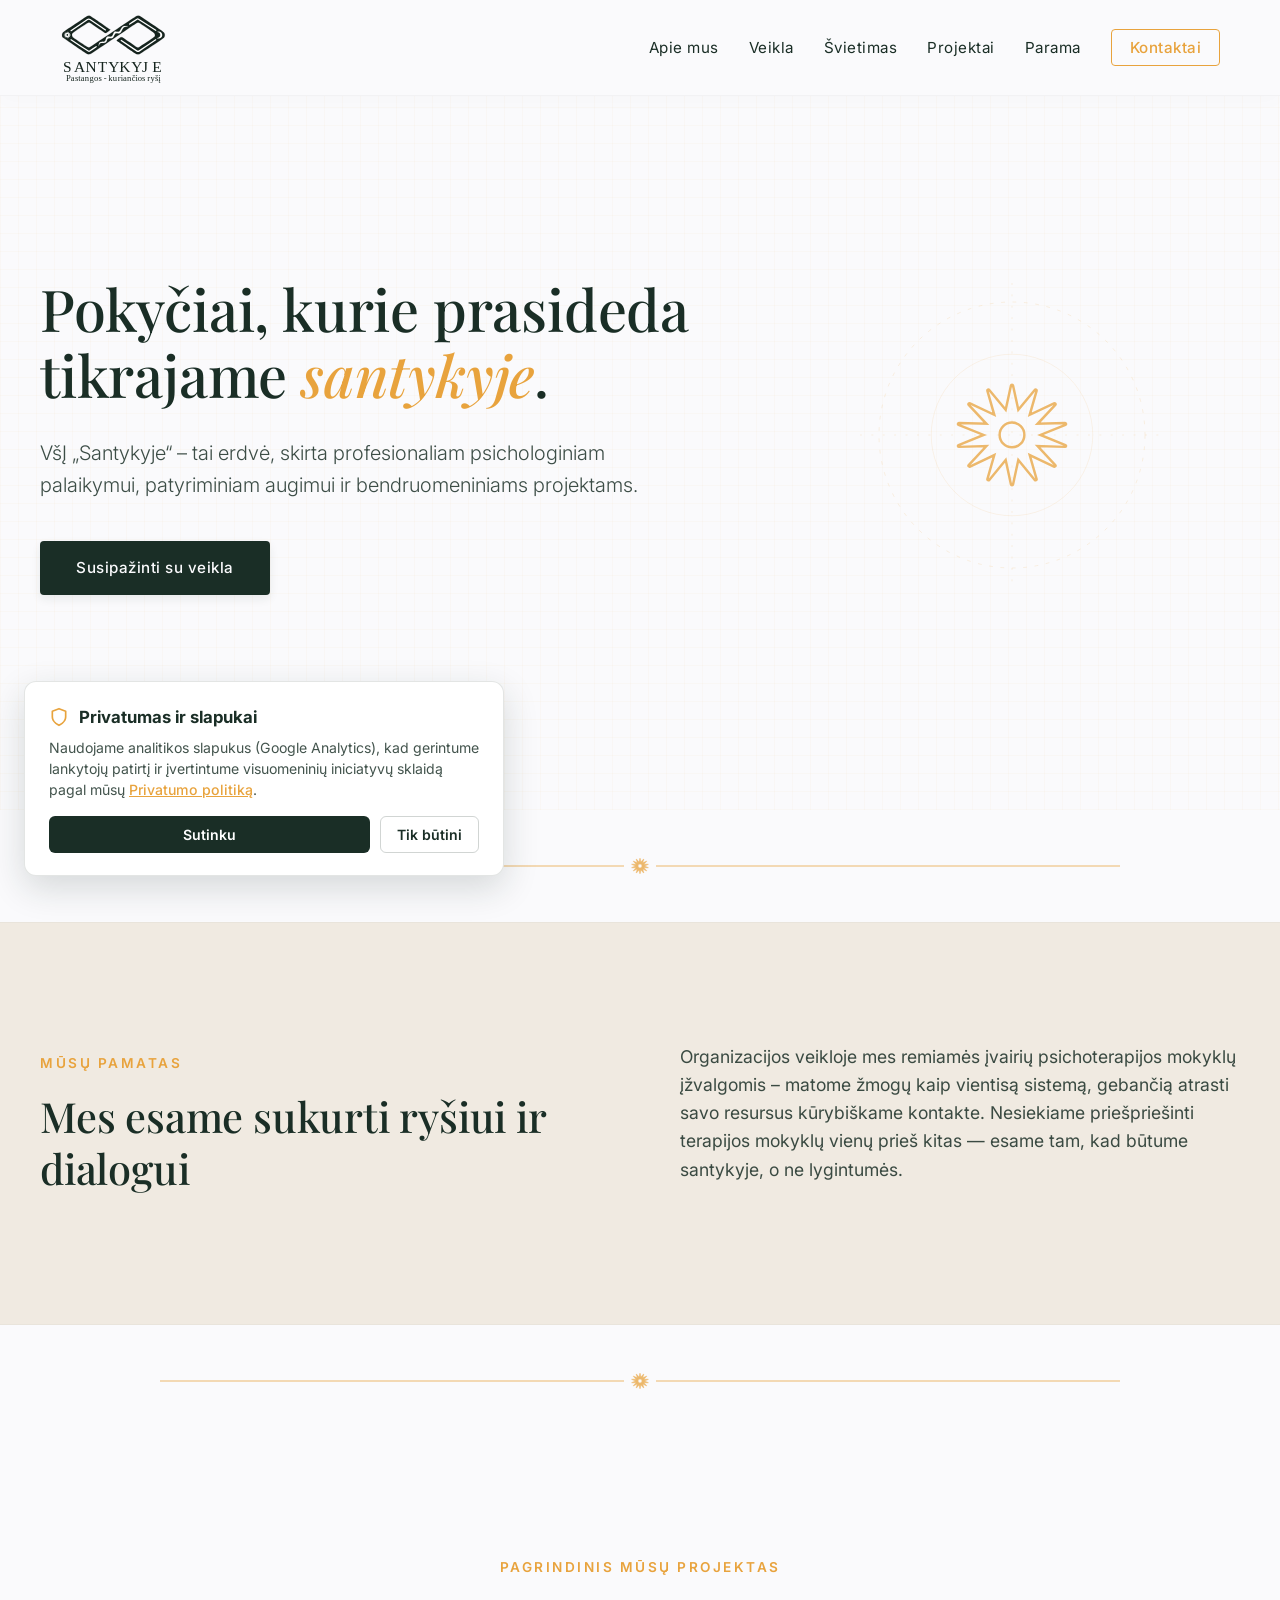
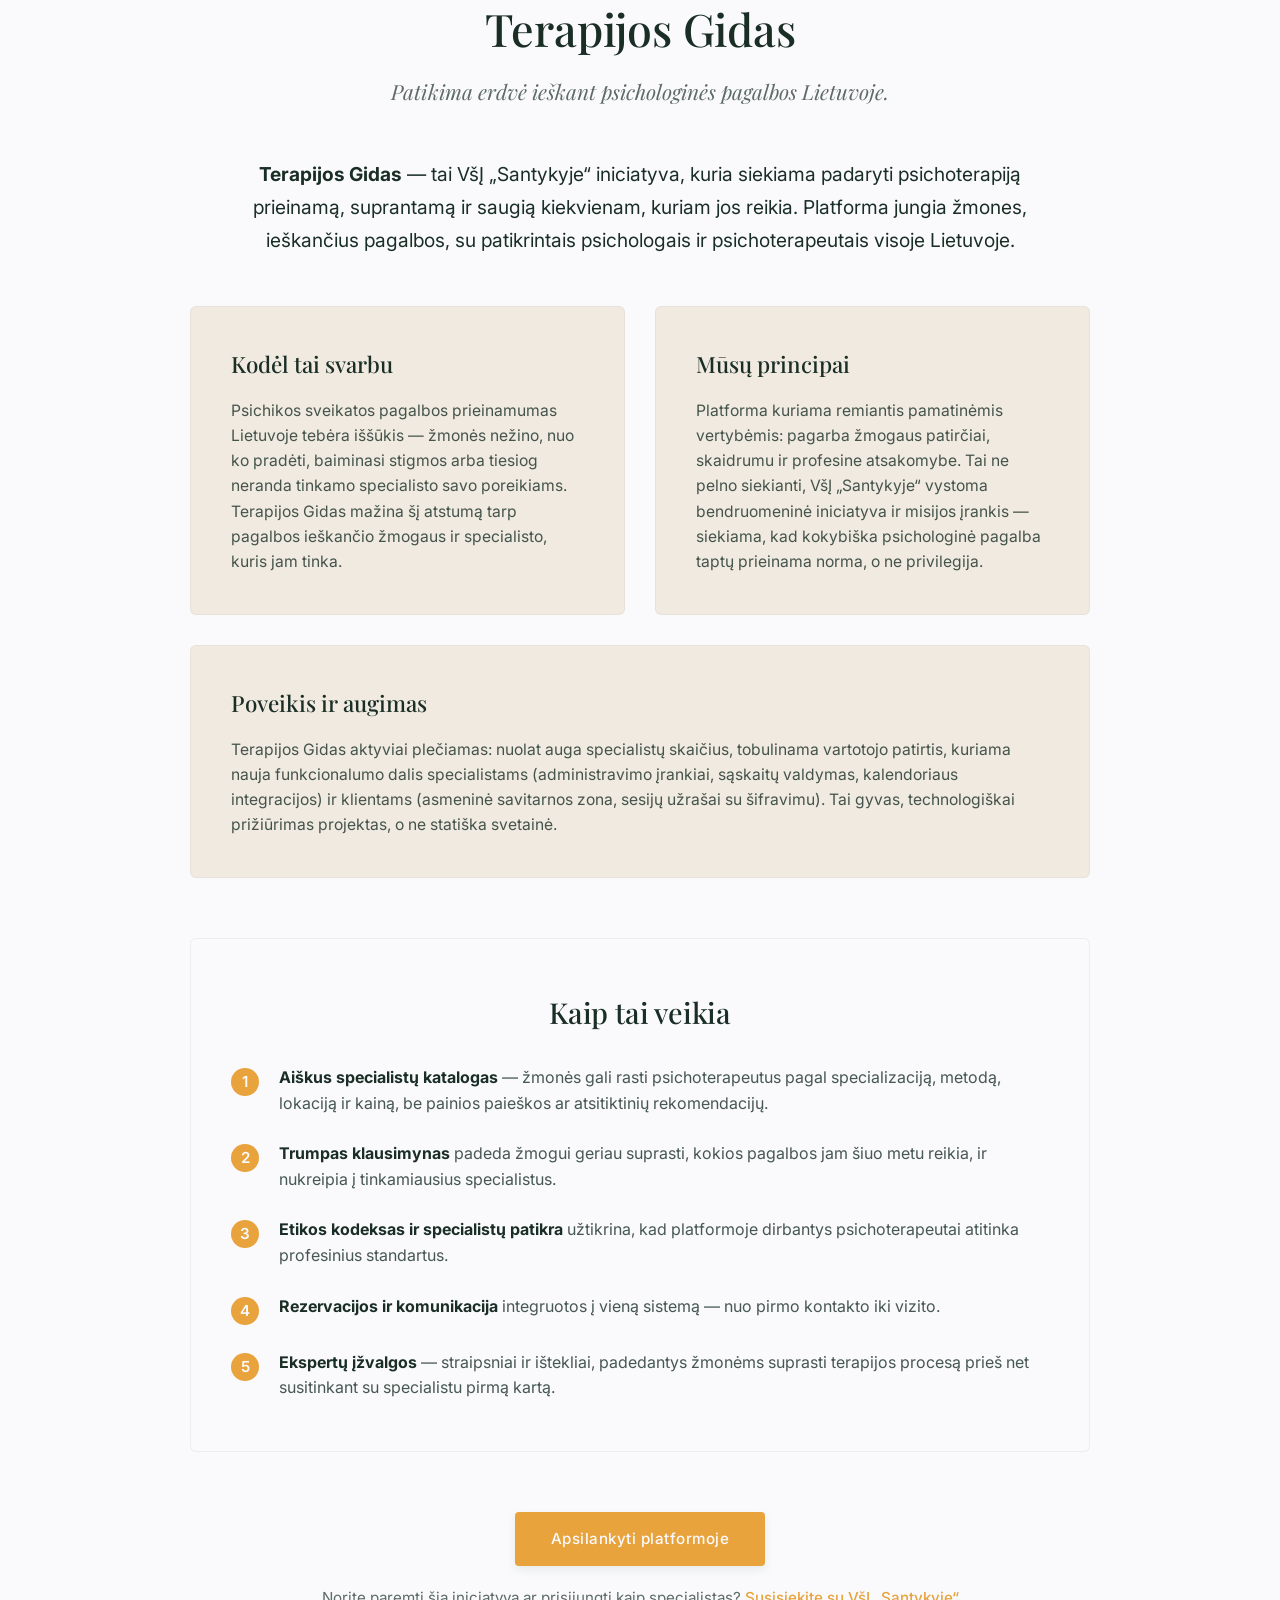
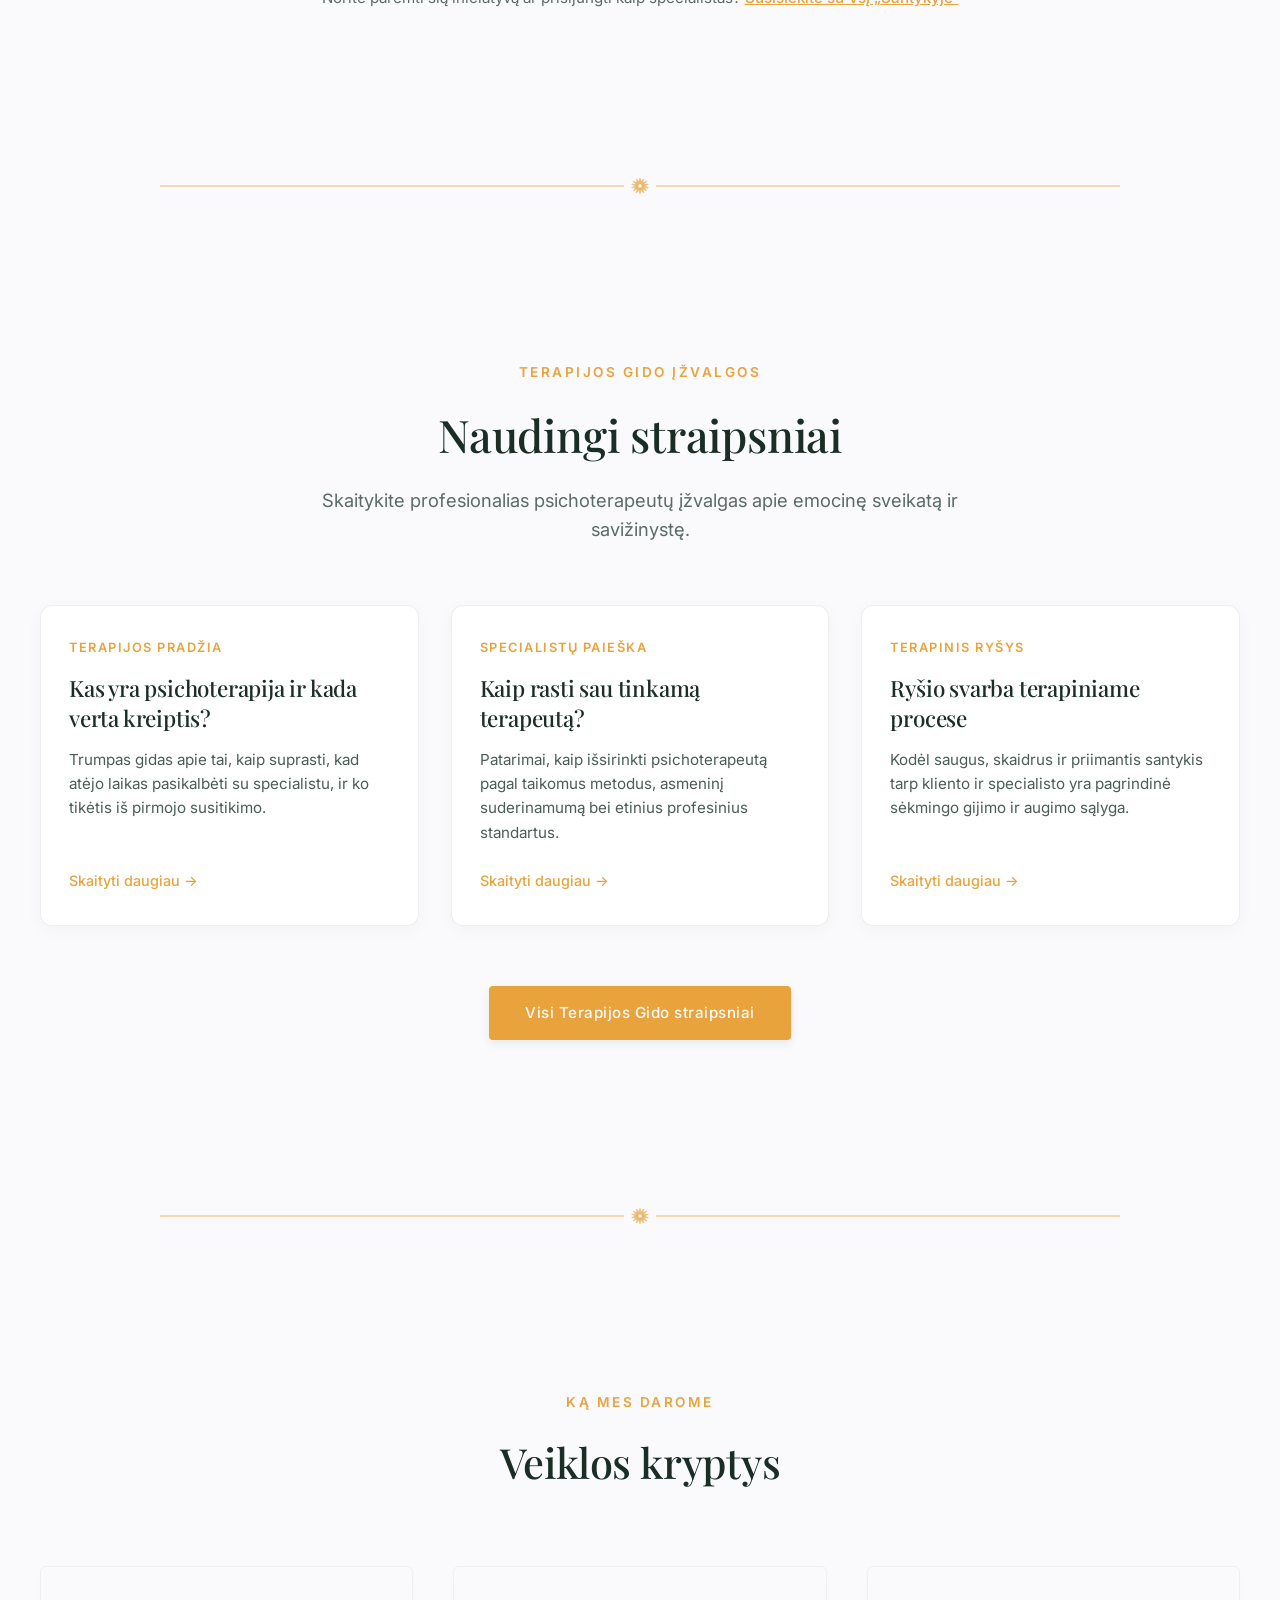
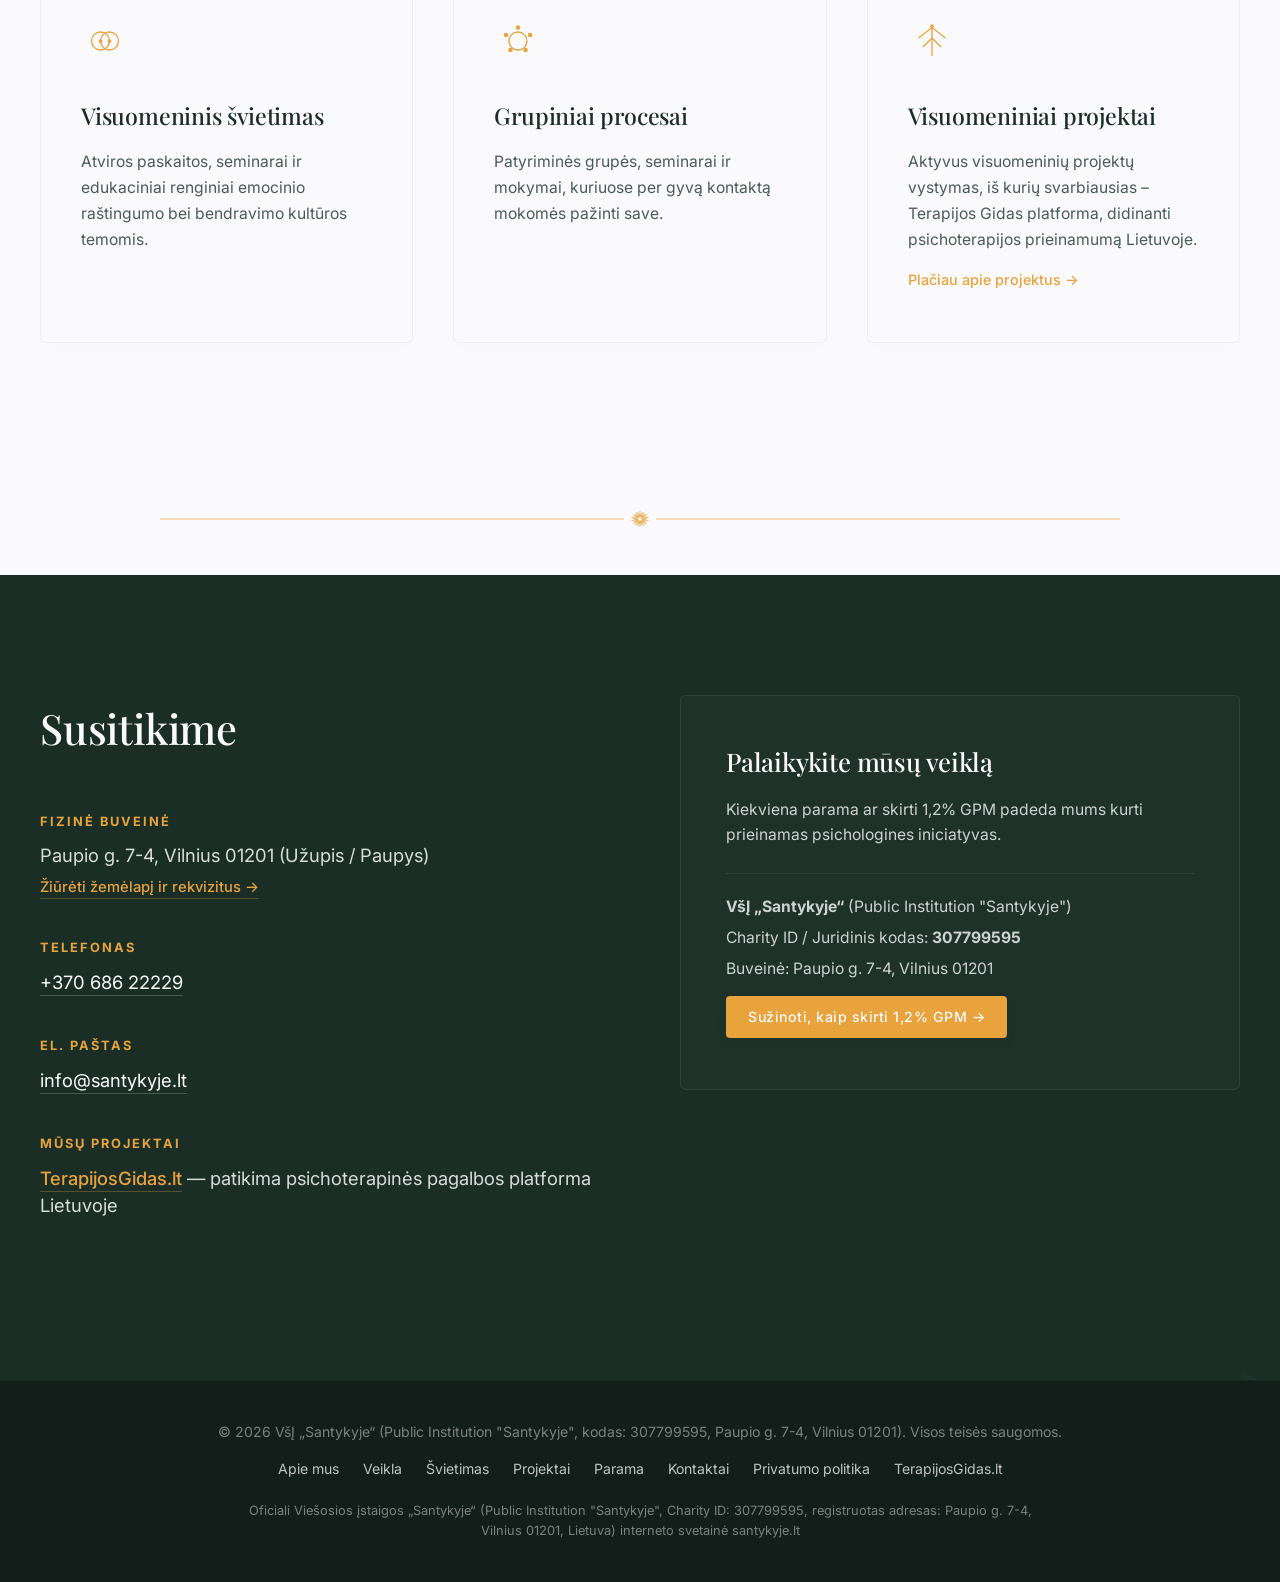
==== commit 9a998637: "feat: pridėtas visuomeninio švietimo skyrius ir 4 moksliškai pagrįsti straipsniai" ====
--- a/index.html
+++ b/index.html
@@ -85,6 +85,7 @@
                 <ul>
                     <li><a href="apie.html">Apie mus</a></li>
                     <li><a href="veikla.html">Veikla</a></li>
+                    <li><a href="straipsniai.html">Švietimas</a></li>
                     <li><a href="projektai.html">Projektai</a></li>
                     <li><a href="parama.html">Parama</a></li>
                     <li><a href="kontaktai.html" class="cta-nav">Kontaktai</a></li>
@@ -390,6 +391,7 @@
             <p>
                 <a href="apie.html" style="margin: 0 10px;">Apie mus</a>
                 <a href="veikla.html" style="margin: 0 10px;">Veikla</a>
+                <a href="straipsniai.html" style="margin: 0 10px;">Švietimas</a>
                 <a href="projektai.html" style="margin: 0 10px;">Projektai</a>
                 <a href="parama.html" style="margin: 0 10px;">Parama</a>
                 <a href="kontaktai.html" style="margin: 0 10px;">Kontaktai</a>
--- a/style.css
+++ b/style.css
@@ -1300,3 +1300,324 @@
     }
 }
 
+/* ==========================================================================
+   Straipsniai & Visuomeninis švietimas (Article Hub & Single Article Styles)
+   ========================================================================== */
+
+.breadcrumbs {
+    display: flex;
+    align-items: center;
+    gap: 8px;
+    font-size: 0.88rem;
+    color: rgba(26, 46, 38, 0.65);
+    margin-bottom: 24px;
+    flex-wrap: wrap;
+}
+
+.breadcrumbs a {
+    color: #1A2E26;
+    text-decoration: underline;
+    text-underline-offset: 3px;
+}
+
+.breadcrumbs a:hover {
+    color: #E8A33D;
+}
+
+.breadcrumbs span.sep {
+    opacity: 0.4;
+}
+
+.breadcrumbs span.current {
+    color: rgba(26, 46, 38, 0.85);
+    font-weight: 500;
+}
+
+/* Articles Hub Grid */
+.articles-grid {
+    display: grid;
+    grid-template-columns: repeat(auto-fit, minmax(320px, 1fr));
+    gap: 32px;
+    margin: 40px 0 60px 0;
+}
+
+.article-card {
+    background: #FFFFFF;
+    border: 1px solid rgba(26, 46, 38, 0.08);
+    border-radius: 12px;
+    padding: 32px 28px;
+    display: flex;
+    flex-direction: column;
+    justify-content: space-between;
+    transition: transform 0.3s ease, box-shadow 0.3s ease, border-color 0.3s ease;
+    box-shadow: 0 4px 18px rgba(26, 46, 38, 0.03);
+}
+
+.article-card:hover {
+    transform: translateY(-4px);
+    box-shadow: 0 12px 30px rgba(26, 46, 38, 0.08);
+    border-color: rgba(232, 163, 61, 0.35);
+}
+
+.article-card-top {
+    display: flex;
+    align-items: center;
+    justify-content: space-between;
+    margin-bottom: 16px;
+    gap: 12px;
+}
+
+.article-tag {
+    display: inline-block;
+    padding: 4px 12px;
+    border-radius: 20px;
+    font-size: 0.78rem;
+    font-weight: 600;
+    text-transform: uppercase;
+    letter-spacing: 0.5px;
+    background: rgba(232, 163, 61, 0.12);
+    color: #9C6517;
+}
+
+.article-read-time {
+    font-size: 0.82rem;
+    color: rgba(26, 46, 38, 0.6);
+}
+
+.article-card h3 {
+    font-size: 1.4rem;
+    line-height: 1.35;
+    margin-bottom: 14px;
+}
+
+.article-card h3 a {
+    color: #1A2E26;
+    transition: color 0.2s ease;
+}
+
+.article-card:hover h3 a {
+    color: #E8A33D;
+}
+
+.article-card p {
+    font-size: 0.95rem;
+    color: rgba(26, 46, 38, 0.78);
+    line-height: 1.6;
+    margin-bottom: 24px;
+}
+
+.article-card-link {
+    display: inline-flex;
+    align-items: center;
+    gap: 6px;
+    font-size: 0.92rem;
+    font-weight: 600;
+    color: #E8A33D;
+    transition: gap 0.2s ease;
+}
+
+.article-card:hover .article-card-link {
+    gap: 10px;
+}
+
+/* Single Article Layout */
+.article-container {
+    max-width: 820px;
+    margin: 0 auto;
+    padding: 130px 24px 80px 24px;
+}
+
+.article-header {
+    margin-bottom: 36px;
+    padding-bottom: 24px;
+    border-bottom: 1px solid rgba(26, 46, 38, 0.08);
+}
+
+.article-header h1 {
+    font-size: 2.5rem;
+    line-height: 1.25;
+    margin: 16px 0;
+    color: #1A2E26;
+}
+
+.article-meta-bar {
+    display: flex;
+    flex-wrap: wrap;
+    align-items: center;
+    gap: 18px;
+    font-size: 0.88rem;
+    color: rgba(26, 46, 38, 0.65);
+    margin-top: 14px;
+}
+
+.article-meta-bar span {
+    display: inline-flex;
+    align-items: center;
+    gap: 6px;
+}
+
+.article-lead {
+    font-size: 1.18rem;
+    line-height: 1.65;
+    color: rgba(26, 46, 38, 0.88);
+    font-weight: 400;
+    margin-bottom: 28px;
+}
+
+.article-content {
+    font-size: 1.05rem;
+    line-height: 1.8;
+    color: #243830;
+}
+
+.article-content p {
+    margin-bottom: 22px;
+}
+
+.article-content h2 {
+    font-size: 1.75rem;
+    line-height: 1.35;
+    margin: 44px 0 18px 0;
+    color: #1A2E26;
+    padding-bottom: 8px;
+    border-bottom: 1px solid rgba(26, 46, 38, 0.08);
+}
+
+.article-content h3 {
+    font-size: 1.32rem;
+    line-height: 1.4;
+    margin: 28px 0 12px 0;
+    color: #1A2E26;
+}
+
+.article-content ul,
+.article-content ol {
+    margin: 16px 0 26px 24px;
+    padding-left: 10px;
+}
+
+.article-content li {
+    margin-bottom: 10px;
+    line-height: 1.7;
+}
+
+.article-content strong {
+    color: #1A2E26;
+    font-weight: 600;
+}
+
+/* Call to Action Box in Article */
+.article-cta-box {
+    background: linear-gradient(135deg, rgba(232, 163, 61, 0.08) 0%, rgba(26, 46, 38, 0.04) 100%);
+    border: 1px solid rgba(232, 163, 61, 0.35);
+    border-left: 5px solid #E8A33D;
+    border-radius: 10px;
+    padding: 26px 28px;
+    margin: 40px 0;
+}
+
+.article-cta-box h3 {
+    font-size: 1.25rem;
+    margin-top: 0;
+    margin-bottom: 10px;
+    color: #1A2E26;
+    display: flex;
+    align-items: center;
+    gap: 8px;
+}
+
+.article-cta-box p {
+    font-size: 0.98rem;
+    line-height: 1.6;
+    margin-bottom: 16px;
+    color: rgba(26, 46, 38, 0.85);
+}
+
+.article-cta-btn {
+    display: inline-flex;
+    align-items: center;
+    gap: 8px;
+    background-color: #E8A33D;
+    color: #FFFFFF !important;
+    font-weight: 600;
+    font-size: 0.95rem;
+    padding: 12px 24px;
+    border-radius: 6px;
+    transition: background-color 0.25s ease, transform 0.25s ease;
+    box-shadow: 0 4px 12px rgba(232, 163, 61, 0.25);
+}
+
+.article-cta-btn:hover {
+    background-color: #D38E2A;
+    transform: translateY(-2px);
+    box-shadow: 0 6px 16px rgba(232, 163, 61, 0.35);
+}
+
+/* Related Articles Section */
+.related-articles {
+    margin-top: 60px;
+    padding-top: 40px;
+    border-top: 2px solid rgba(26, 46, 38, 0.08);
+}
+
+.related-articles h3 {
+    font-size: 1.45rem;
+    margin-bottom: 24px;
+}
+
+.related-grid {
+    display: grid;
+    grid-template-columns: repeat(auto-fit, minmax(260px, 1fr));
+    gap: 20px;
+}
+
+.related-card {
+    background: #FFFFFF;
+    border: 1px solid rgba(26, 46, 38, 0.08);
+    border-radius: 8px;
+    padding: 20px;
+    transition: border-color 0.2s ease, transform 0.2s ease;
+}
+
+.related-card:hover {
+    border-color: #E8A33D;
+    transform: translateY(-2px);
+}
+
+.related-card h4 {
+    font-family: 'Playfair Display', Georgia, serif;
+    font-size: 1.1rem;
+    line-height: 1.35;
+    margin-bottom: 8px;
+}
+
+.related-card a {
+    color: #1A2E26;
+}
+
+.related-card:hover a {
+    color: #E8A33D;
+}
+
+.related-card p {
+    font-size: 0.85rem;
+    color: rgba(26, 46, 38, 0.65);
+    margin: 0;
+}
+
+@media (max-width: 768px) {
+    .article-header h1 {
+        font-size: 2rem;
+    }
+    .article-container {
+        padding-top: 100px;
+    }
+    .article-cta-box {
+        padding: 20px;
+    }
+    .article-cta-btn {
+        width: 100%;
+        justify-content: center;
+    }
+}
+
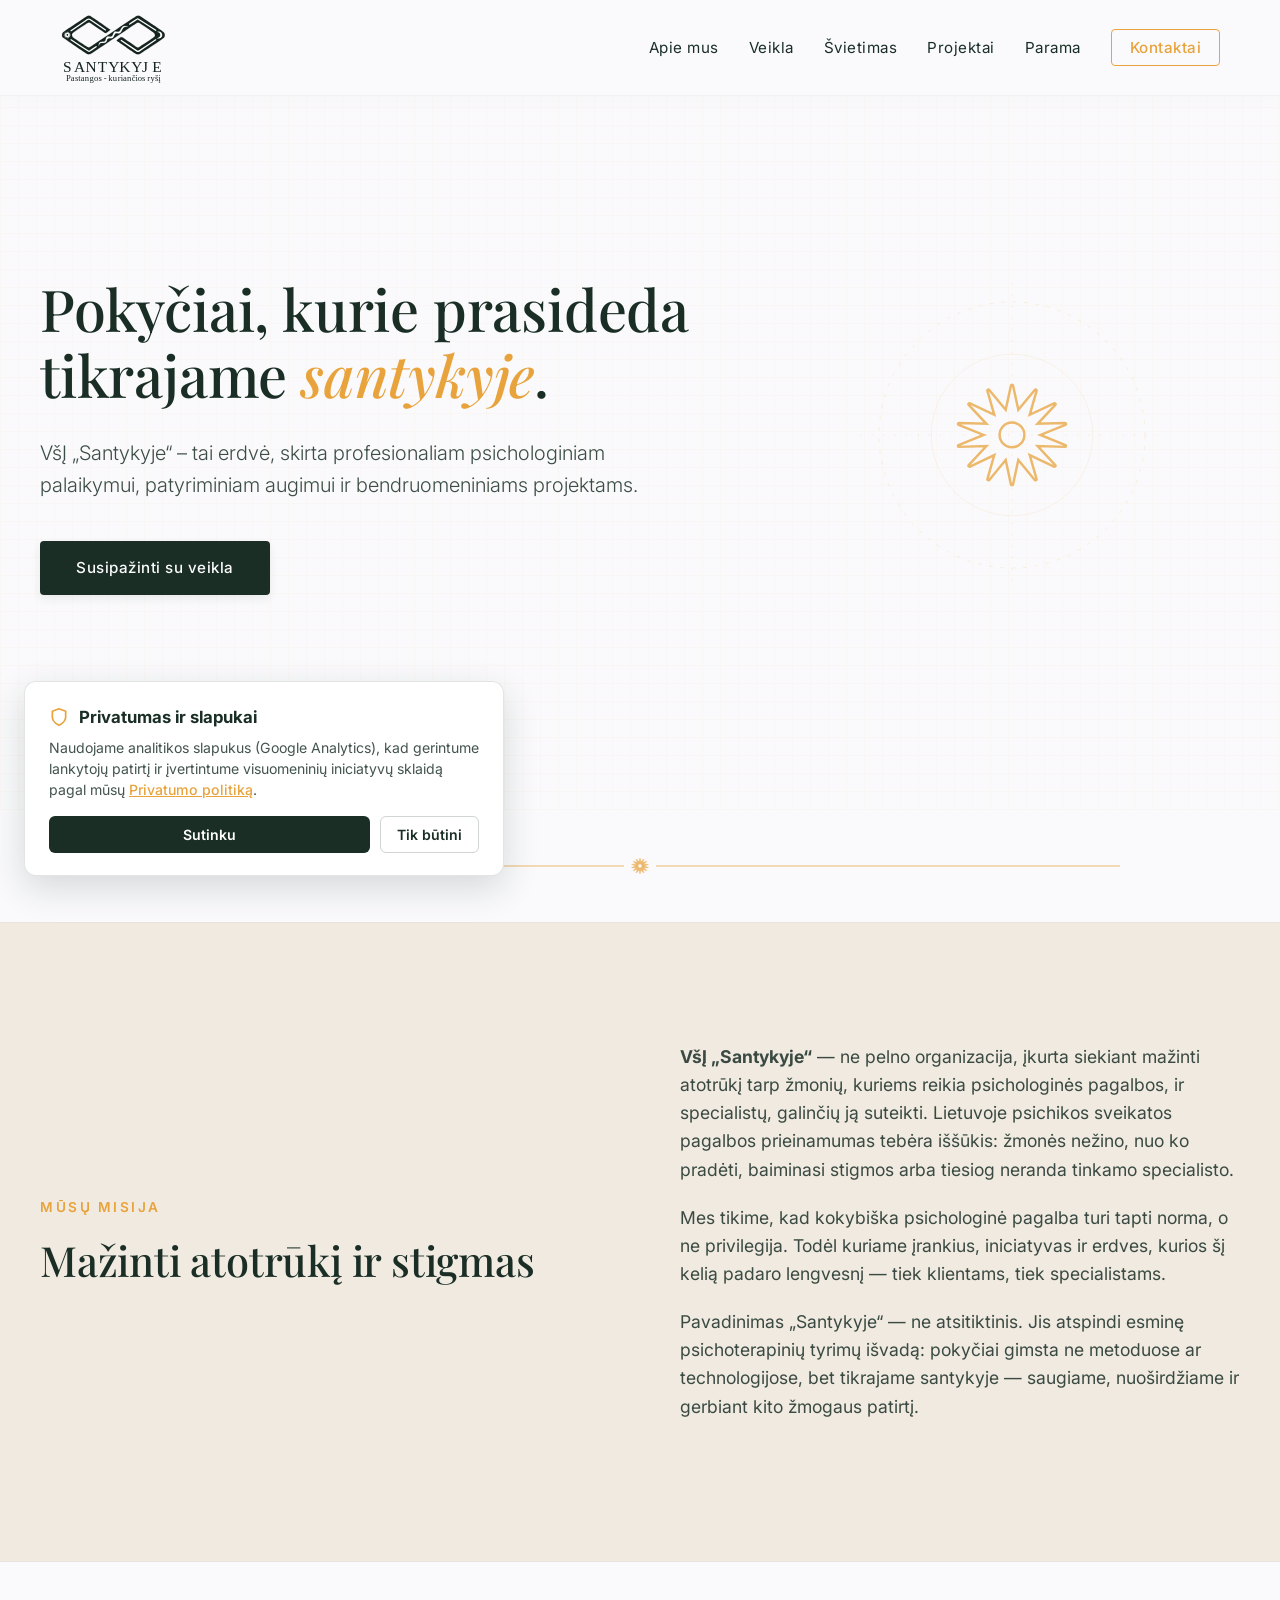
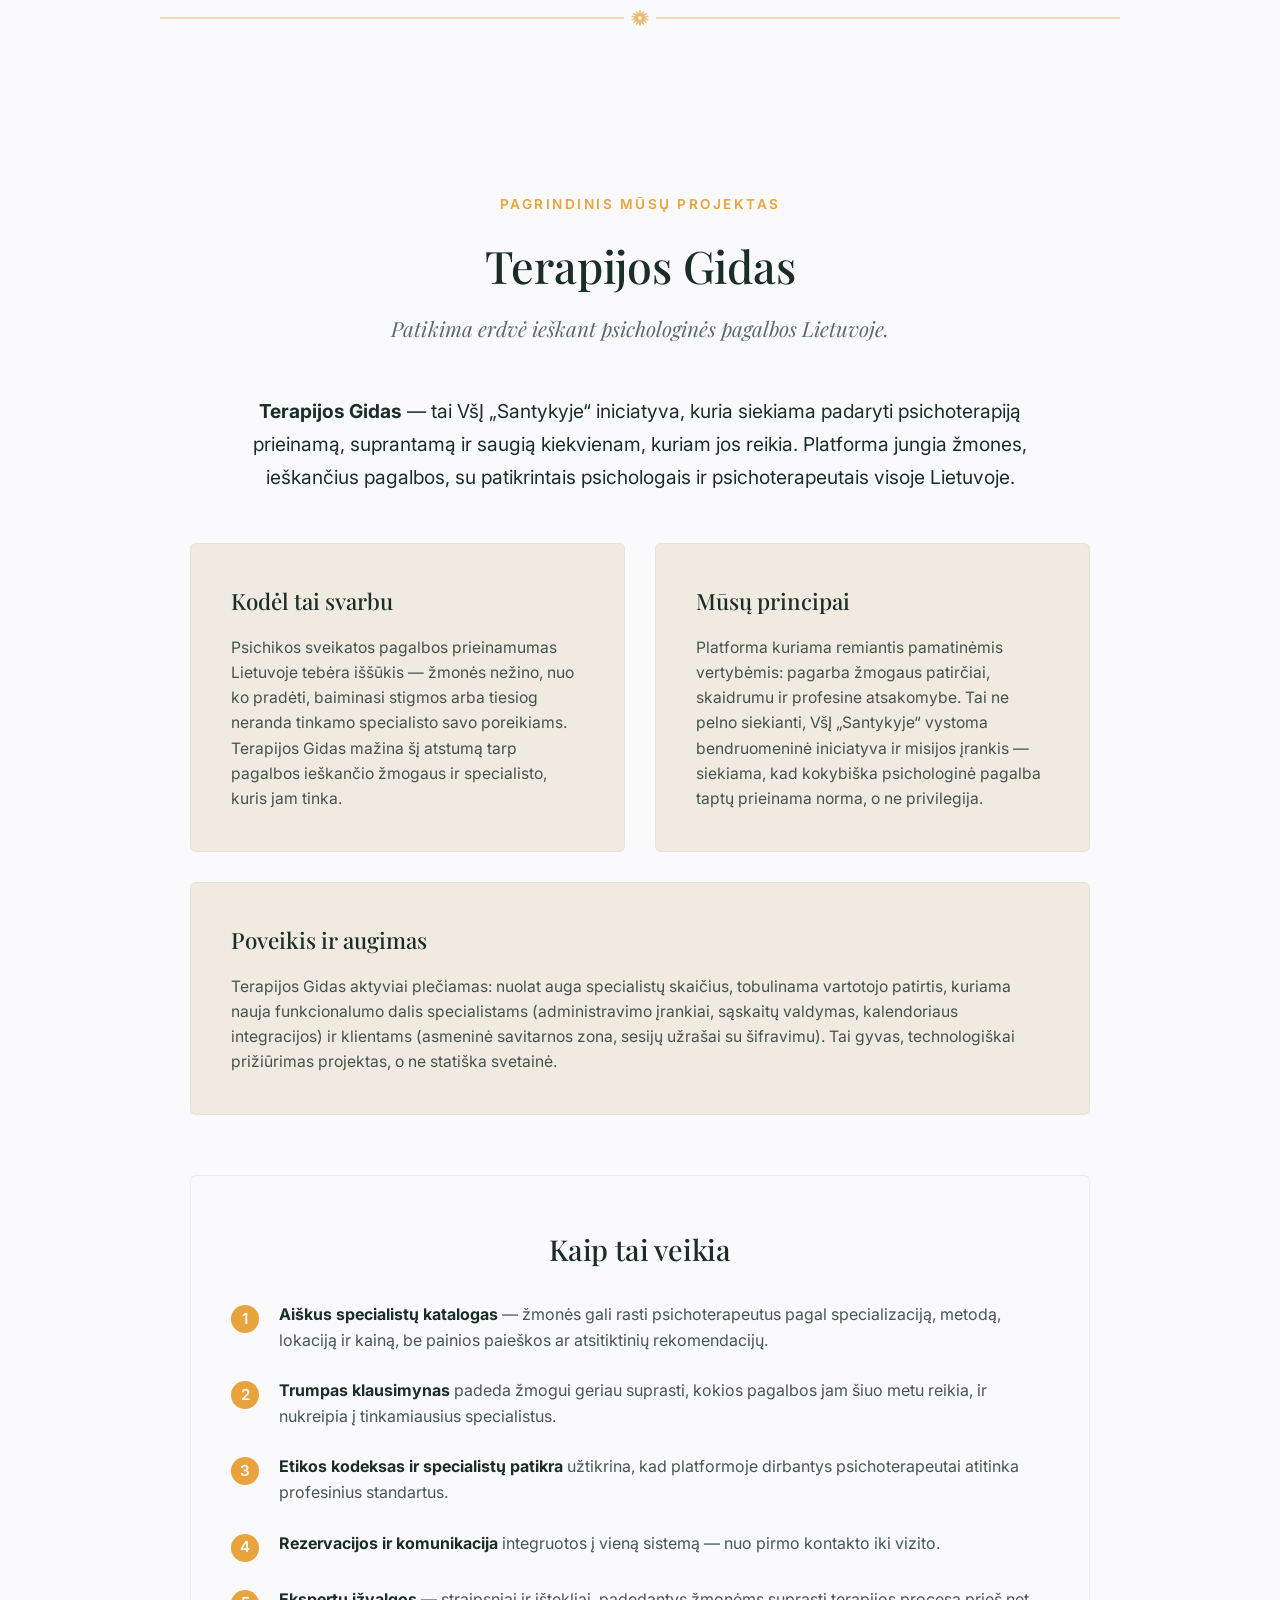
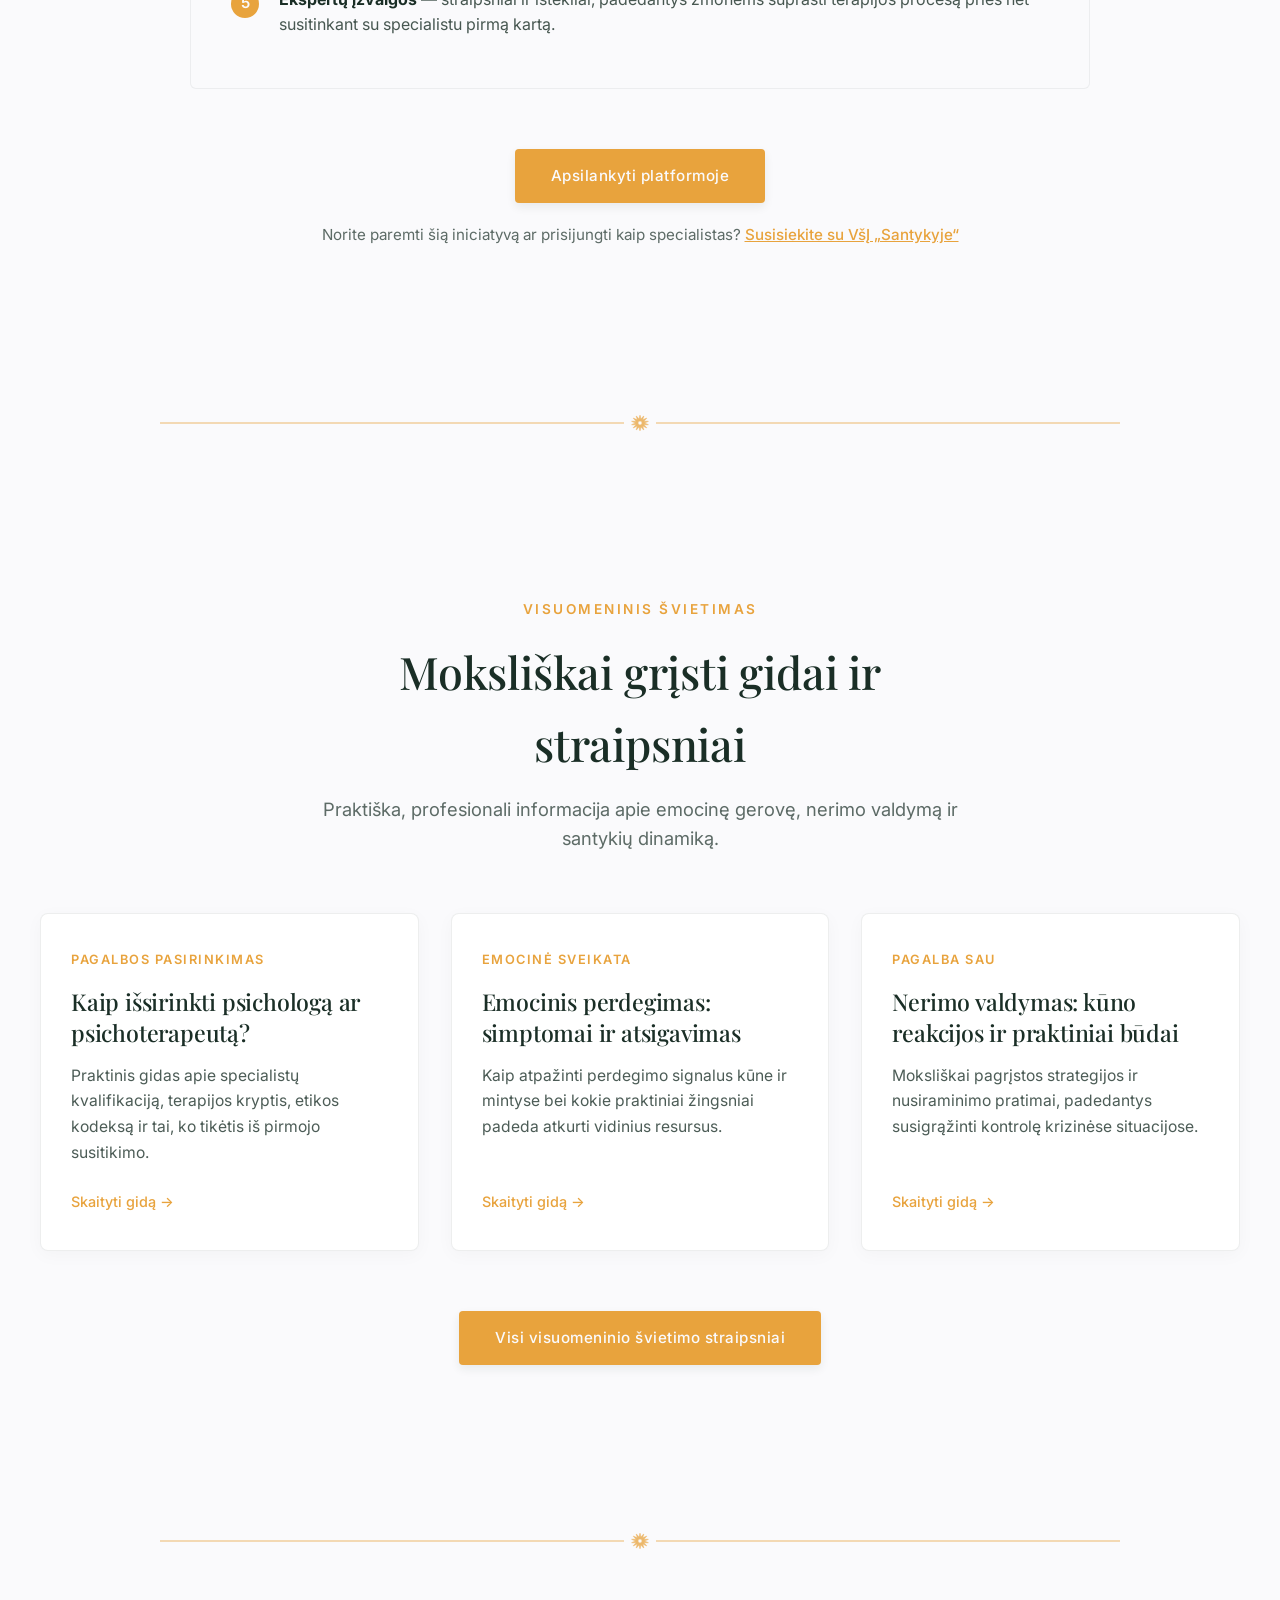
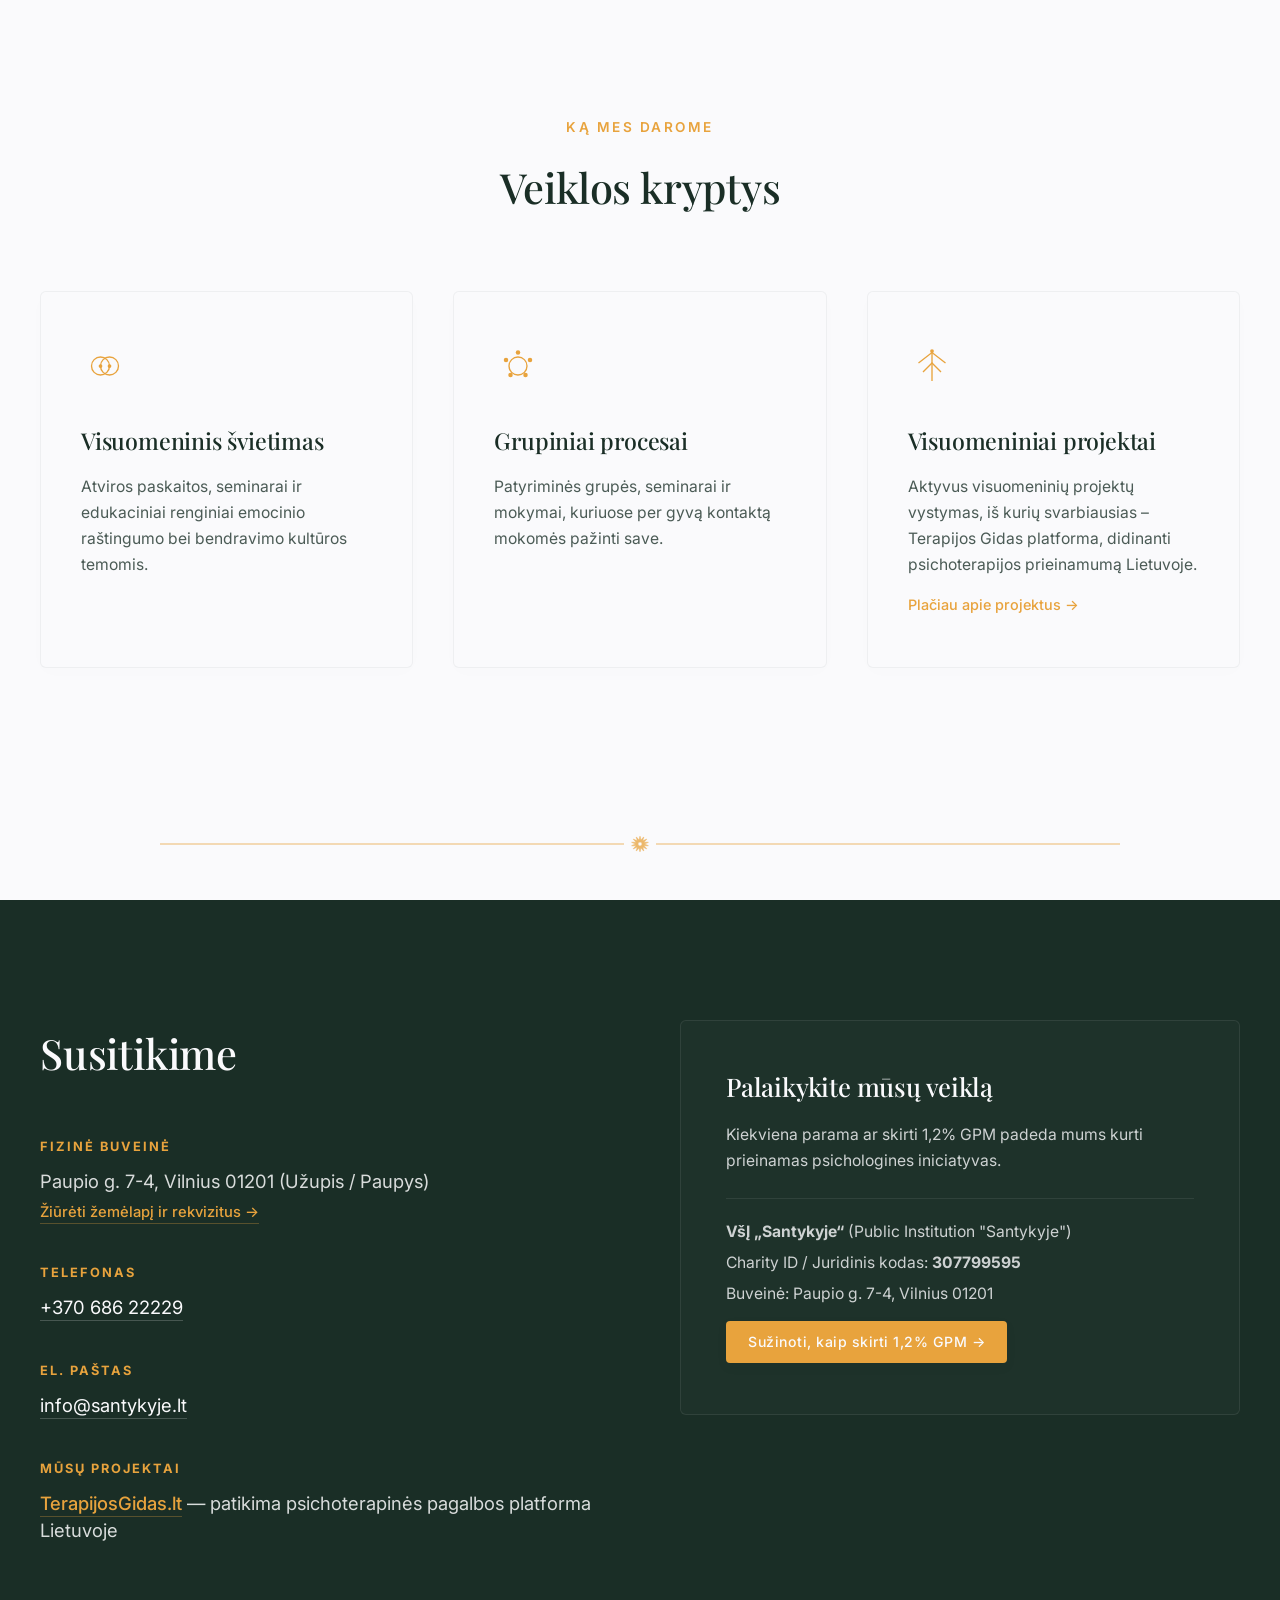
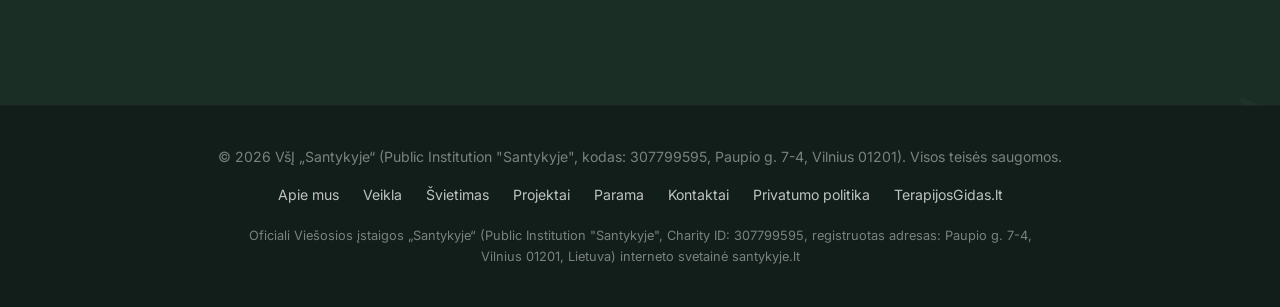
==== commit 0892a897: "fix: atnaujinta misija pagrindiniame puslapyje, sutvarkytos straipsniu nuorodos ir pasalinkite narys" ====
--- a/index.html
+++ b/index.html
@@ -79,7 +79,7 @@
     <header>
         <div class="nav-container">
             <div class="logo">
-                <a href="#"><img src="logo.svg" alt="VšĮ Santykyje"></a>
+                <a href="index.html"><img src="logo.svg" alt="VšĮ Santykyje"></a>
             </div>
             <nav>
                 <ul>
@@ -132,11 +132,13 @@
         <div class="section-container">
             <div class="philosophy-grid">
                 <div>
-                    <span class="section-tag">Mūsų pamatas</span>
-                    <h2>Mes esame sukurti ryšiui ir dialogui</h2>
+                    <span class="section-tag">Mūsų misija</span>
+                    <h2>Mažinti atotrūkį ir stigmas</h2>
                 </div>
                 <div class="philosophy-text">
-                    <p>Organizacijos veikloje mes remiamės įvairių psichoterapijos mokyklų įžvalgomis – matome žmogų kaip vientisą sistemą, gebančią atrasti savo resursus kūrybiškame kontakte. Nesiekiame priešpriešinti terapijos mokyklų vienų prieš kitas — esame tam, kad būtume santykyje, o ne lygintumės.</p>
+                    <p><strong>VšĮ „Santykyje“</strong> — ne pelno organizacija, įkurta siekiant mažinti atotrūkį tarp žmonių, kuriems reikia psichologinės pagalbos, ir specialistų, galinčių ją suteikti. Lietuvoje psichikos sveikatos pagalbos prieinamumas tebėra iššūkis: žmonės nežino, nuo ko pradėti, baiminasi stigmos arba tiesiog neranda tinkamo specialisto.</p>
+                    <p>Mes tikime, kad kokybiška psichologinė pagalba turi tapti norma, o ne privilegija. Todėl kuriame įrankius, iniciatyvas ir erdves, kurios šį kelią padaro lengvesnį — tiek klientams, tiek specialistams.</p>
+                    <p>Pavadinimas „Santykyje“ — ne atsitiktinis. Jis atspindi esminę psichoterapinių tyrimų išvadą: pokyčiai gimsta ne metoduose ar technologijose, bet tikrajame santykyje — saugiame, nuoširdžiame ir gerbiant kito žmogaus patirtį.</p>
                 </div>
             </div>
         </div>
@@ -237,36 +239,36 @@
     <section class="articles-section fade-up" id="straipsniai">
         <div class="section-container">
             <div class="articles-header">
-                <span class="section-tag">Terapijos Gido įžvalgos</span>
-                <h2>Naudingi straipsniai</h2>
-                <p class="articles-subtitle">Skaitykite profesionalias psichoterapeutų įžvalgas apie emocinę sveikatą ir savižinystę.</p>
+                <span class="section-tag">Visuomeninis švietimas</span>
+                <h2>Moksliškai grįsti gidai ir straipsniai</h2>
+                <p class="articles-subtitle">Praktiška, profesionali informacija apie emocinę gerovę, nerimo valdymą ir santykių dinamiką.</p>
             </div>
             
             <div class="articles-grid">
                 <div class="article-card">
-                    <span class="article-category">Terapijos pradžia</span>
-                    <h3>Kas yra psichoterapija ir kada verta kreiptis?</h3>
-                    <p>Trumpas gidas apie tai, kaip suprasti, kad atėjo laikas pasikalbėti su specialistu, ir ko tikėtis iš pirmojo susitikimo.</p>
-                    <a href="https://terapijosgidas.lt/straipsnis.html?id=55c9b2e5-ad71-427c-bf76-f4adfa8170b7" target="_blank" rel="noopener" class="article-link">Skaityti daugiau &rarr;</a>
+                    <span class="article-category">Pagalbos pasirinkimas</span>
+                    <h3>Kaip išsirinkti psichologą ar psichoterapeutą?</h3>
+                    <p>Praktinis gidas apie specialistų kvalifikaciją, terapijos kryptis, etikos kodeksą ir tai, ko tikėtis iš pirmojo susitikimo.</p>
+                    <a href="kaip-issirinkti-psichologa.html" class="article-link">Skaityti gidą &rarr;</a>
                 </div>
                 
                 <div class="article-card">
-                    <span class="article-category">Specialistų paieška</span>
-                    <h3>Kaip rasti sau tinkamą terapeutą?</h3>
-                    <p>Patarimai, kaip išsirinkti psichoterapeutą pagal taikomus metodus, asmeninį suderinamumą bei etinius profesinius standartus.</p>
-                    <a href="https://terapijosgidas.lt/straipsnis.html?id=e3bc4679-43ef-4f52-a78b-fff19b3df24f" target="_blank" rel="noopener" class="article-link">Skaityti daugiau &rarr;</a>
+                    <span class="article-category">Emocinė sveikata</span>
+                    <h3>Emocinis perdegimas: simptomai ir atsigavimas</h3>
+                    <p>Kaip atpažinti perdegimo signalus kūne ir mintyse bei kokie praktiniai žingsniai padeda atkurti vidinius resursus.</p>
+                    <a href="emocinis-perdegimas.html" class="article-link">Skaityti gidą &rarr;</a>
                 </div>
                 
                 <div class="article-card">
-                    <span class="article-category">Terapinis ryšys</span>
-                    <h3>Ryšio svarba terapiniame procese</h3>
-                    <p>Kodėl saugus, skaidrus ir priimantis santykis tarp kliento ir specialisto yra pagrindinė sėkmingo gijimo ir augimo sąlyga.</p>
-                    <a href="https://terapijosgidas.lt/izvalgos.html" target="_blank" rel="noopener" class="article-link">Skaityti daugiau &rarr;</a>
+                    <span class="article-category">Pagalba sau</span>
+                    <h3>Nerimo valdymas: kūno reakcijos ir praktiniai būdai</h3>
+                    <p>Moksliškai pagrįstos strategijos ir nusiraminimo pratimai, padedantys susigrąžinti kontrolę krizinėse situacijose.</p>
+                    <a href="nerimo-valdymas.html" class="article-link">Skaityti gidą &rarr;</a>
                 </div>
             </div>
             
             <div class="articles-cta">
-                <a href="https://terapijosgidas.lt/izvalgos.html" target="_blank" rel="noopener" class="btn btn-amber">Visi Terapijos Gido straipsniai</a>
+                <a href="straipsniai.html" class="btn btn-amber">Visi visuomeninio švietimo straipsniai</a>
             </div>
         </div>
     </section>
--- a/style.css
+++ b/style.css
@@ -1420,204 +1420,614 @@
     gap: 10px;
 }
 
-/* Single Article Layout */
-.article-container {
-    max-width: 820px;
-    margin: 0 auto;
-    padding: 130px 24px 80px 24px;
-}
-
-.article-header {
-    margin-bottom: 36px;
-    padding-bottom: 24px;
-    border-bottom: 1px solid rgba(26, 46, 38, 0.08);
-}
-
-.article-header h1 {
-    font-size: 2.5rem;
-    line-height: 1.25;
-    margin: 16px 0;
-    color: #1A2E26;
-}
-
-.article-meta-bar {
-    display: flex;
-    flex-wrap: wrap;
-    align-items: center;
-    gap: 18px;
+/* ==========================================================================
+   Straipsniai & Visuomeninis švietimas (Article Hub & Single Article Styles)
+   ========================================================================== */
+
+.breadcrumbs {
+    display: flex;
+    align-items: center;
+    gap: 8px;
     font-size: 0.88rem;
     color: rgba(26, 46, 38, 0.65);
-    margin-top: 14px;
-}
-
-.article-meta-bar span {
-    display: inline-flex;
-    align-items: center;
-    gap: 6px;
-}
-
-.article-lead {
-    font-size: 1.18rem;
-    line-height: 1.65;
-    color: rgba(26, 46, 38, 0.88);
-    font-weight: 400;
-    margin-bottom: 28px;
-}
-
-.article-content {
-    font-size: 1.05rem;
-    line-height: 1.8;
-    color: #243830;
-}
-
-.article-content p {
-    margin-bottom: 22px;
-}
-
-.article-content h2 {
-    font-size: 1.75rem;
-    line-height: 1.35;
-    margin: 44px 0 18px 0;
-    color: #1A2E26;
-    padding-bottom: 8px;
-    border-bottom: 1px solid rgba(26, 46, 38, 0.08);
-}
-
-.article-content h3 {
-    font-size: 1.32rem;
-    line-height: 1.4;
-    margin: 28px 0 12px 0;
-    color: #1A2E26;
-}
-
-.article-content ul,
-.article-content ol {
-    margin: 16px 0 26px 24px;
-    padding-left: 10px;
-}
-
-.article-content li {
-    margin-bottom: 10px;
-    line-height: 1.7;
-}
-
-.article-content strong {
-    color: #1A2E26;
+    margin-bottom: 24px;
+    flex-wrap: wrap;
+}
+
+.breadcrumbs a {
+    color: #1A2E26;
+    font-weight: 500;
+    text-decoration: underline;
+    text-decoration-color: rgba(26, 46, 38, 0.3);
+    text-underline-offset: 3px;
+    transition: color 0.2s ease, text-decoration-color 0.2s ease;
+}
+
+.breadcrumbs a:hover {
+    color: #E8A33D;
+    text-decoration-color: #E8A33D;
+}
+
+.breadcrumbs span.sep {
+    opacity: 0.4;
+}
+
+.breadcrumbs span.current {
+    color: rgba(26, 46, 38, 0.9);
     font-weight: 600;
 }
 
-/* Call to Action Box in Article */
-.article-cta-box {
-    background: linear-gradient(135deg, rgba(232, 163, 61, 0.08) 0%, rgba(26, 46, 38, 0.04) 100%);
-    border: 1px solid rgba(232, 163, 61, 0.35);
-    border-left: 5px solid #E8A33D;
-    border-radius: 10px;
-    padding: 26px 28px;
-    margin: 40px 0;
-}
-
-.article-cta-box h3 {
-    font-size: 1.25rem;
-    margin-top: 0;
-    margin-bottom: 10px;
-    color: #1A2E26;
-    display: flex;
-    align-items: center;
-    gap: 8px;
-}
-
-.article-cta-box p {
-    font-size: 0.98rem;
-    line-height: 1.6;
-    margin-bottom: 16px;
-    color: rgba(26, 46, 38, 0.85);
-}
-
-.article-cta-btn {
-    display: inline-flex;
-    align-items: center;
-    gap: 8px;
-    background-color: #E8A33D;
-    color: #FFFFFF !important;
-    font-weight: 600;
-    font-size: 0.95rem;
-    padding: 12px 24px;
-    border-radius: 6px;
-    transition: background-color 0.25s ease, transform 0.25s ease;
-    box-shadow: 0 4px 12px rgba(232, 163, 61, 0.25);
-}
-
-.article-cta-btn:hover {
-    background-color: #D38E2A;
-    transform: translateY(-2px);
-    box-shadow: 0 6px 16px rgba(232, 163, 61, 0.35);
-}
-
-/* Related Articles Section */
-.related-articles {
-    margin-top: 60px;
-    padding-top: 40px;
-    border-top: 2px solid rgba(26, 46, 38, 0.08);
-}
-
-.related-articles h3 {
-    font-size: 1.45rem;
-    margin-bottom: 24px;
-}
-
-.related-grid {
+/* Articles Hub Grid */
+.articles-grid {
     display: grid;
-    grid-template-columns: repeat(auto-fit, minmax(260px, 1fr));
-    gap: 20px;
-}
-
-.related-card {
+    grid-template-columns: repeat(auto-fit, minmax(320px, 1fr));
+    gap: 32px;
+    margin: 40px 0 60px 0;
+}
+
+.article-card {
     background: #FFFFFF;
     border: 1px solid rgba(26, 46, 38, 0.08);
     border-radius: 8px;
-    padding: 20px;
-    transition: border-color 0.2s ease, transform 0.2s ease;
-}
-
-.related-card:hover {
-    border-color: #E8A33D;
-    transform: translateY(-2px);
-}
-
-.related-card h4 {
-    font-family: 'Playfair Display', Georgia, serif;
-    font-size: 1.1rem;
-    line-height: 1.35;
-    margin-bottom: 8px;
-}
-
-.related-card a {
-    color: #1A2E26;
-}
-
-.related-card:hover a {
-    color: #E8A33D;
-}
-
-.related-card p {
+    padding: 36px 30px;
+    display: flex;
+    flex-direction: column;
+    justify-content: space-between;
+    transition: transform 0.3s ease, box-shadow 0.3s ease, border-color 0.3s ease;
+    box-shadow: 0 4px 18px rgba(26, 46, 38, 0.03);
+}
+
+.article-card:hover {
+    transform: translateY(-4px);
+    box-shadow: 0 14px 34px rgba(26, 46, 38, 0.08);
+    border-color: rgba(232, 163, 61, 0.45);
+}
+
+.article-card-top {
+    display: flex;
+    align-items: center;
+    justify-content: space-between;
+    margin-bottom: 16px;
+    gap: 12px;
+}
+
+.article-tag {
+    display: inline-block;
+    padding: 5px 14px;
+    border-radius: 4px;
+    font-size: 0.78rem;
+    font-weight: 600;
+    text-transform: uppercase;
+    letter-spacing: 1px;
+    background: #F0EAE1;
+    color: #A3651C;
+    border: 1px solid rgba(232, 163, 61, 0.25);
+}
+
+.article-read-time {
     font-size: 0.85rem;
     color: rgba(26, 46, 38, 0.65);
+    font-weight: 500;
+}
+
+.article-card h3 {
+    font-size: 1.45rem;
+    line-height: 1.35;
+    margin-bottom: 14px;
+}
+
+.article-card h3 a {
+    color: #1A2E26;
+    transition: color 0.2s ease;
+}
+
+.article-card:hover h3 a {
+    color: #E8A33D;
+}
+
+.article-card p {
+    font-size: 0.98rem;
+    color: rgba(26, 46, 38, 0.78);
+    line-height: 1.65;
+    margin-bottom: 24px;
+}
+
+.article-card-link {
+    display: inline-flex;
+    align-items: center;
+    gap: 6px;
+    font-size: 0.95rem;
+    font-weight: 600;
+    color: #A3651C;
+    text-decoration: underline;
+    text-underline-offset: 3px;
+    transition: gap 0.2s ease, color 0.2s ease;
+}
+
+.article-card:hover .article-card-link {
+    gap: 10px;
+    color: #E8A33D;
+}
+
+/* Single Article Layout */
+.article-page-header {
+    background-color: #F0EAE1;
+    padding: 130px 20px 60px 20px;
+    border-bottom: 1px solid rgba(26, 46, 38, 0.06);
+}
+
+.article-header-container {
+    max-width: 860px;
+    margin: 0 auto;
+}
+
+.article-header-container h1 {
+    font-size: 2.75rem;
+    line-height: 1.25;
+    margin: 18px 0;
+    color: #1A2E26;
+}
+
+.article-header-container h1 em {
+    font-style: italic;
+    color: #D48C70;
+}
+
+.article-meta-bar {
+    display: flex;
+    flex-wrap: wrap;
+    align-items: center;
+    gap: 20px;
+    font-size: 0.9rem;
+    color: rgba(26, 46, 38, 0.7);
+    margin-top: 18px;
+    padding-top: 16px;
+    border-top: 1px solid rgba(26, 46, 38, 0.08);
+}
+
+.article-meta-bar span {
+    display: inline-flex;
+    align-items: center;
+    gap: 6px;
+    font-weight: 500;
+}
+
+.article-body-wrapper {
+    max-width: 860px;
+    margin: 0 auto;
+    padding: 50px 20px 90px 20px;
+}
+
+.article-lead {
+    font-size: 1.22rem;
+    line-height: 1.75;
+    color: #1A2E26;
+    font-weight: 400;
+    margin-bottom: 34px;
+    padding-bottom: 24px;
+    border-bottom: 1px solid rgba(26, 46, 38, 0.08);
+}
+
+.article-content {
+    font-size: 1.08rem;
+    line-height: 1.8;
+    color: #1A2E26;
+}
+
+.article-content p {
+    margin-bottom: 24px;
+}
+
+/* HIGH-CONTRAST IN-TEXT LINKS */
+.article-content a {
+    color: #A3651C !important;
+    font-weight: 600;
+    text-decoration: underline !important;
+    text-decoration-color: #E8A33D !important;
+    text-decoration-thickness: 1.5px !important;
+    text-underline-offset: 3px;
+    transition: all 0.2s ease;
+    padding: 1px 3px;
+    border-radius: 2px;
+}
+
+.article-content a:hover {
+    color: #1A2E26 !important;
+    background-color: rgba(232, 163, 61, 0.15);
+    text-decoration-color: #1A2E26 !important;
+}
+
+.article-content h2 {
+    font-size: 1.95rem;
+    line-height: 1.3;
+    margin: 48px 0 20px 0;
+    color: #1A2E26;
+    padding-bottom: 10px;
+    border-bottom: 2px solid rgba(26, 46, 38, 0.08);
+}
+
+.article-content h3 {
+    font-size: 1.4rem;
+    line-height: 1.4;
+    margin: 32px 0 14px 0;
+    color: #1A2E26;
+}
+
+/* Styled Step / Stage Cards */
+.stage-card-list {
+    display: flex;
+    flex-direction: column;
+    gap: 20px;
+    margin: 28px 0 38px 0;
+}
+
+.stage-card {
+    background: #FFFFFF;
+    border: 1px solid rgba(26, 46, 38, 0.08);
+    border-left: 4px solid #E8A33D;
+    border-radius: 6px;
+    padding: 24px 26px;
+    box-shadow: 0 4px 15px rgba(26, 46, 38, 0.02);
+}
+
+.stage-badge {
+    display: inline-block;
+    font-size: 0.78rem;
+    font-weight: 600;
+    text-transform: uppercase;
+    letter-spacing: 1px;
+    color: #A3651C;
+    margin-bottom: 8px;
+}
+
+.stage-card h4 {
+    font-family: 'Playfair Display', Georgia, serif;
+    font-size: 1.28rem;
+    margin-bottom: 8px;
+    color: #1A2E26;
+}
+
+.stage-card p {
+    font-size: 1rem;
+    line-height: 1.65;
+    color: rgba(26, 46, 38, 0.85);
     margin: 0;
 }
 
+/* Highlight Box / Comparison Box */
+.article-highlight-box {
+    background-color: #F0EAE1;
+    border-left: 4px solid #1A2E26;
+    padding: 28px 30px;
+    margin: 36px 0;
+    border-radius: 4px;
+}
+
+.article-highlight-box h3,
+.article-highlight-box h4 {
+    margin-top: 0;
+    margin-bottom: 12px;
+    color: #1A2E26;
+}
+
+.article-highlight-box p:last-child {
+    margin-bottom: 0;
+}
+
+.comparison-grid {
+    display: grid;
+    grid-template-columns: 1fr 1fr;
+    gap: 20px;
+    margin: 32px 0;
+}
+
+.comparison-col {
+    background: #FFFFFF;
+    border: 1px solid rgba(26, 46, 38, 0.08);
+    border-radius: 6px;
+    padding: 24px 22px;
+}
+
+.comparison-col.normal {
+    border-top: 3px solid #1A2E26;
+}
+
+.comparison-col.burnout {
+    border-top: 3px solid #E8A33D;
+    background: #FFFAF3;
+}
+
+.comparison-col h4 {
+    font-size: 1.15rem;
+    margin-bottom: 12px;
+}
+
+.comparison-col ul {
+    margin: 0 0 0 18px;
+    padding: 0;
+}
+
+.comparison-col li {
+    font-size: 0.95rem;
+    line-height: 1.6;
+    margin-bottom: 8px;
+}
+
+/* Call to Action Box in Article */
+.article-cta-box {
+    background: #1A2E26;
+    color: #FAFAFC;
+    border-radius: 8px;
+    padding: 38px 36px;
+    margin: 50px 0;
+    box-shadow: 0 12px 30px rgba(26, 46, 38, 0.12);
+}
+
+.article-cta-box .section-tag {
+    color: #E8A33D;
+    margin-bottom: 10px;
+}
+
+.article-cta-box h3 {
+    font-size: 1.65rem;
+    color: #FAFAFC;
+    margin-top: 0;
+    margin-bottom: 14px;
+    line-height: 1.3;
+}
+
+.article-cta-box p {
+    font-size: 1.05rem;
+    line-height: 1.65;
+    margin-bottom: 24px;
+    color: rgba(250, 250, 252, 0.88);
+}
+
+.article-cta-btn {
+    display: inline-flex;
+    align-items: center;
+    gap: 10px;
+    background-color: #E8A33D;
+    color: #1A2E26 !important;
+    font-weight: 700 !important;
+    font-size: 1rem;
+    padding: 14px 28px;
+    border-radius: 4px;
+    text-decoration: none !important;
+    transition: all 0.25s ease;
+    box-shadow: 0 4px 14px rgba(232, 163, 61, 0.35);
+}
+
+.article-cta-btn:hover {
+    background-color: #FAFAFC;
+    color: #1A2E26 !important;
+    transform: translateY(-2px);
+    box-shadow: 0 8px 22px rgba(0, 0, 0, 0.2);
+}
+
+/* Related Articles Section */
+.related-articles, .more-guides-section {
+    margin-top: 70px;
+    padding-top: 50px;
+    border-top: 2px solid rgba(26, 46, 38, 0.1);
+}
+
+.related-articles h3, .more-guides-section h3 {
+    font-family: 'Playfair Display', Georgia, serif;
+    font-size: 1.7rem;
+    color: #1A2E26;
+    margin-bottom: 28px;
+}
+
+.related-grid, .guides-cards-grid {
+    display: grid;
+    grid-template-columns: repeat(auto-fit, minmax(320px, 1fr));
+    gap: 26px;
+}
+
+.related-card, .guide-item-card {
+    background: #FFFFFF;
+    border: 1px solid rgba(26, 46, 38, 0.12);
+    border-top: 4px solid #E8A33D;
+    border-radius: 8px;
+    padding: 30px 26px;
+    display: flex;
+    flex-direction: column;
+    justify-content: space-between;
+    box-shadow: 0 4px 18px rgba(26, 46, 38, 0.04);
+    transition: all 0.25s ease;
+}
+
+.related-card:hover, .guide-item-card:hover {
+    border-color: #E8A33D;
+    border-top: 4px solid #A3651C;
+    transform: translateY(-4px);
+    box-shadow: 0 12px 30px rgba(26, 46, 38, 0.09);
+}
+
+.related-tag, .guide-badge, .article-tag {
+    display: inline-block;
+    align-self: flex-start;
+    font-size: 0.78rem;
+    font-weight: 700;
+    text-transform: uppercase;
+    letter-spacing: 1.2px;
+    color: #A3651C;
+    background-color: #F0EAE1;
+    padding: 4px 10px;
+    border-radius: 4px;
+    margin-bottom: 14px;
+}
+
+.related-card h4, .guide-item-card h4 {
+    font-family: 'Playfair Display', Georgia, serif;
+    font-size: 1.3rem;
+    line-height: 1.38;
+    margin: 0 0 12px 0;
+}
+
+.related-card h4 a, .guide-item-card h4 a {
+    color: #1A2E26 !important;
+    text-decoration: underline !important;
+    text-decoration-color: #E8A33D !important;
+    text-decoration-thickness: 2px !important;
+    text-underline-offset: 4px !important;
+    transition: color 0.2s ease, text-decoration-color 0.2s ease;
+}
+
+.related-card:hover h4 a, .guide-item-card:hover h4 a {
+    color: #A3651C !important;
+    text-decoration-color: #A3651C !important;
+}
+
+.related-card p, .guide-item-card p {
+    font-size: 0.98rem;
+    color: rgba(26, 46, 38, 0.82);
+    margin: 0 0 22px 0;
+    line-height: 1.65;
+    flex-grow: 1;
+}
+
+.related-action-btn, .guide-read-btn, .guide-read-link {
+    display: inline-flex;
+    align-items: center;
+    gap: 8px;
+    font-size: 0.95rem;
+    font-weight: 700 !important;
+    color: #1A2E26 !important;
+    background-color: #F0EAE1;
+    padding: 10px 20px;
+    border-radius: 4px;
+    border: 1px solid rgba(232, 163, 61, 0.45);
+    text-decoration: none !important;
+    transition: all 0.22s ease;
+    align-self: flex-start;
+}
+
+.related-card:hover .related-action-btn,
+.guide-item-card:hover .guide-read-btn,
+.related-action-btn:hover,
+.guide-read-btn:hover {
+    background-color: #E8A33D;
+    color: #1A2E26 !important;
+    border-color: #E8A33D;
+    transform: translateX(4px);
+/* Educational Hub (straipsniai.html) Articles Grid */
+.articles-grid {
+    display: grid;
+    grid-template-columns: repeat(auto-fit, minmax(320px, 1fr));
+    gap: 32px;
+    margin: 40px 0 60px 0;
+}
+
+.article-card {
+    background-color: #FFFFFF;
+    border: 1px solid rgba(26, 46, 38, 0.12);
+    border-top: 4px solid #E8A33D;
+    border-radius: 8px;
+    padding: 34px 28px;
+    display: flex;
+    flex-direction: column;
+    justify-content: space-between;
+    box-shadow: 0 4px 18px rgba(26, 46, 38, 0.04);
+    transition: all 0.25s ease;
+}
+
+.article-card:hover {
+    border-color: #E8A33D;
+    border-top: 4px solid #A3651C;
+    transform: translateY(-4px);
+    box-shadow: 0 14px 34px rgba(26, 46, 38, 0.1);
+}
+
+.article-card-top {
+    display: flex;
+    justify-content: space-between;
+    align-items: center;
+    margin-bottom: 16px;
+    flex-wrap: wrap;
+    gap: 10px;
+}
+
+.article-read-time {
+    font-size: 0.85rem;
+    color: rgba(26, 46, 38, 0.6);
+}
+
+.article-card h3 {
+    font-family: 'Playfair Display', Georgia, serif;
+    font-size: 1.45rem;
+    line-height: 1.35;
+    margin: 0 0 16px 0;
+}
+
+.article-card h3 a {
+    color: #1A2E26 !important;
+    text-decoration: underline !important;
+    text-decoration-color: #E8A33D !important;
+    text-decoration-thickness: 2px !important;
+    text-underline-offset: 4px !important;
+    transition: color 0.2s ease, text-decoration-color 0.2s ease;
+}
+
+.article-card:hover h3 a {
+    color: #A3651C !important;
+    text-decoration-color: #A3651C !important;
+}
+
+.article-card p {
+    font-size: 1rem;
+    line-height: 1.65;
+    color: rgba(26, 46, 38, 0.82);
+    margin: 0 0 25px 0;
+    flex-grow: 1;
+}
+
+.article-card-link {
+    display: inline-flex;
+    align-items: center;
+    gap: 8px;
+    font-size: 0.95rem;
+    font-weight: 700 !important;
+    color: #1A2E26 !important;
+    background-color: #F0EAE1;
+    padding: 10px 20px;
+    border-radius: 4px;
+    border: 1px solid rgba(232, 163, 61, 0.45);
+    text-decoration: none !important;
+    transition: all 0.22s ease;
+    align-self: flex-start;
+}
+
+.article-card:hover .article-card-link,
+.article-card-link:hover {
+    background-color: #E8A33D;
+    color: #1A2E26 !important;
+    border-color: #E8A33D;
+    transform: translateX(4px);
+    box-shadow: 0 4px 12px rgba(232, 163, 61, 0.3);
+}
+
 @media (max-width: 768px) {
-    .article-header h1 {
-        font-size: 2rem;
-    }
-    .article-container {
-        padding-top: 100px;
+    .article-header-container h1 {
+        font-size: 2.1rem;
+    }
+    .article-page-header {
+        padding: 110px 20px 40px 20px;
+    }
+    .article-body-wrapper {
+        padding: 30px 15px 60px 15px;
+    }
+    .comparison-grid {
+        grid-template-columns: 1fr;
     }
     .article-cta-box {
-        padding: 20px;
+        padding: 26px 20px;
     }
     .article-cta-btn {
         width: 100%;
         justify-content: center;
-    }
-}
-
+        text-align: center;
+    }
+}
+
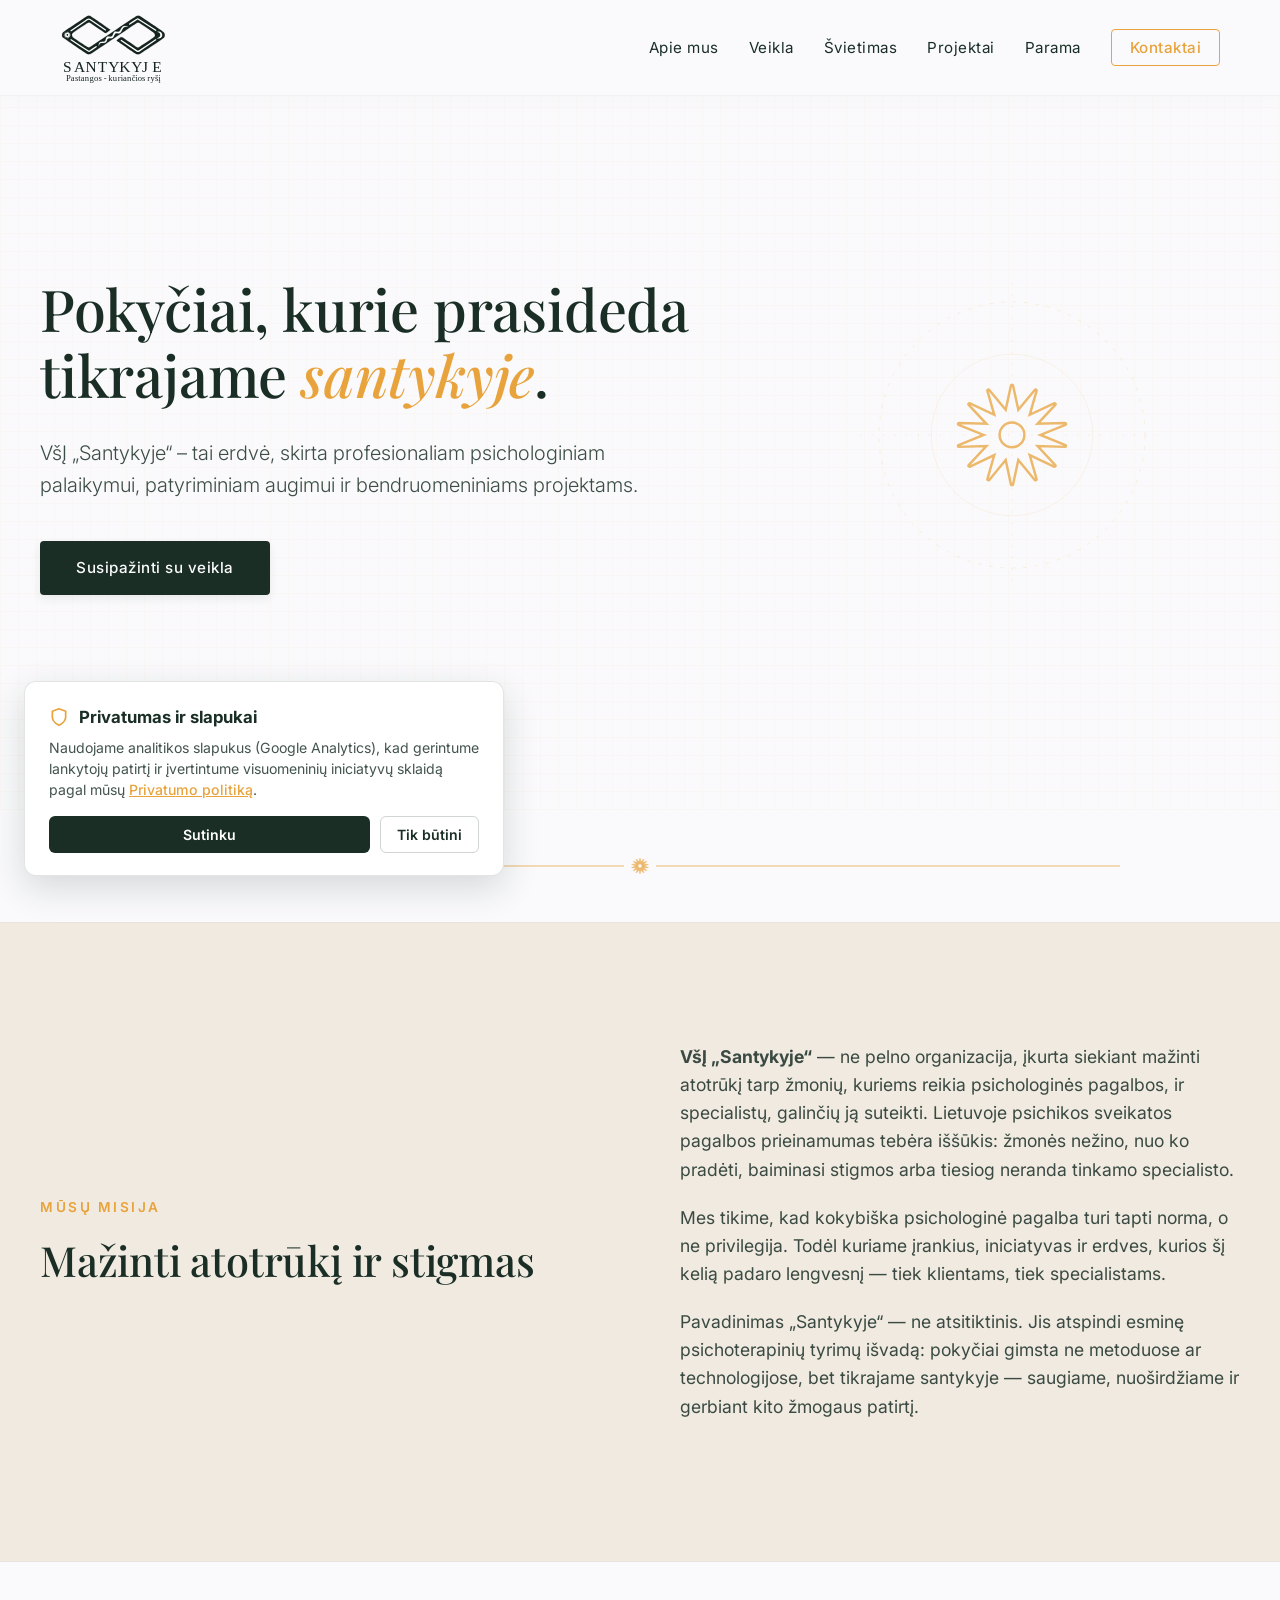
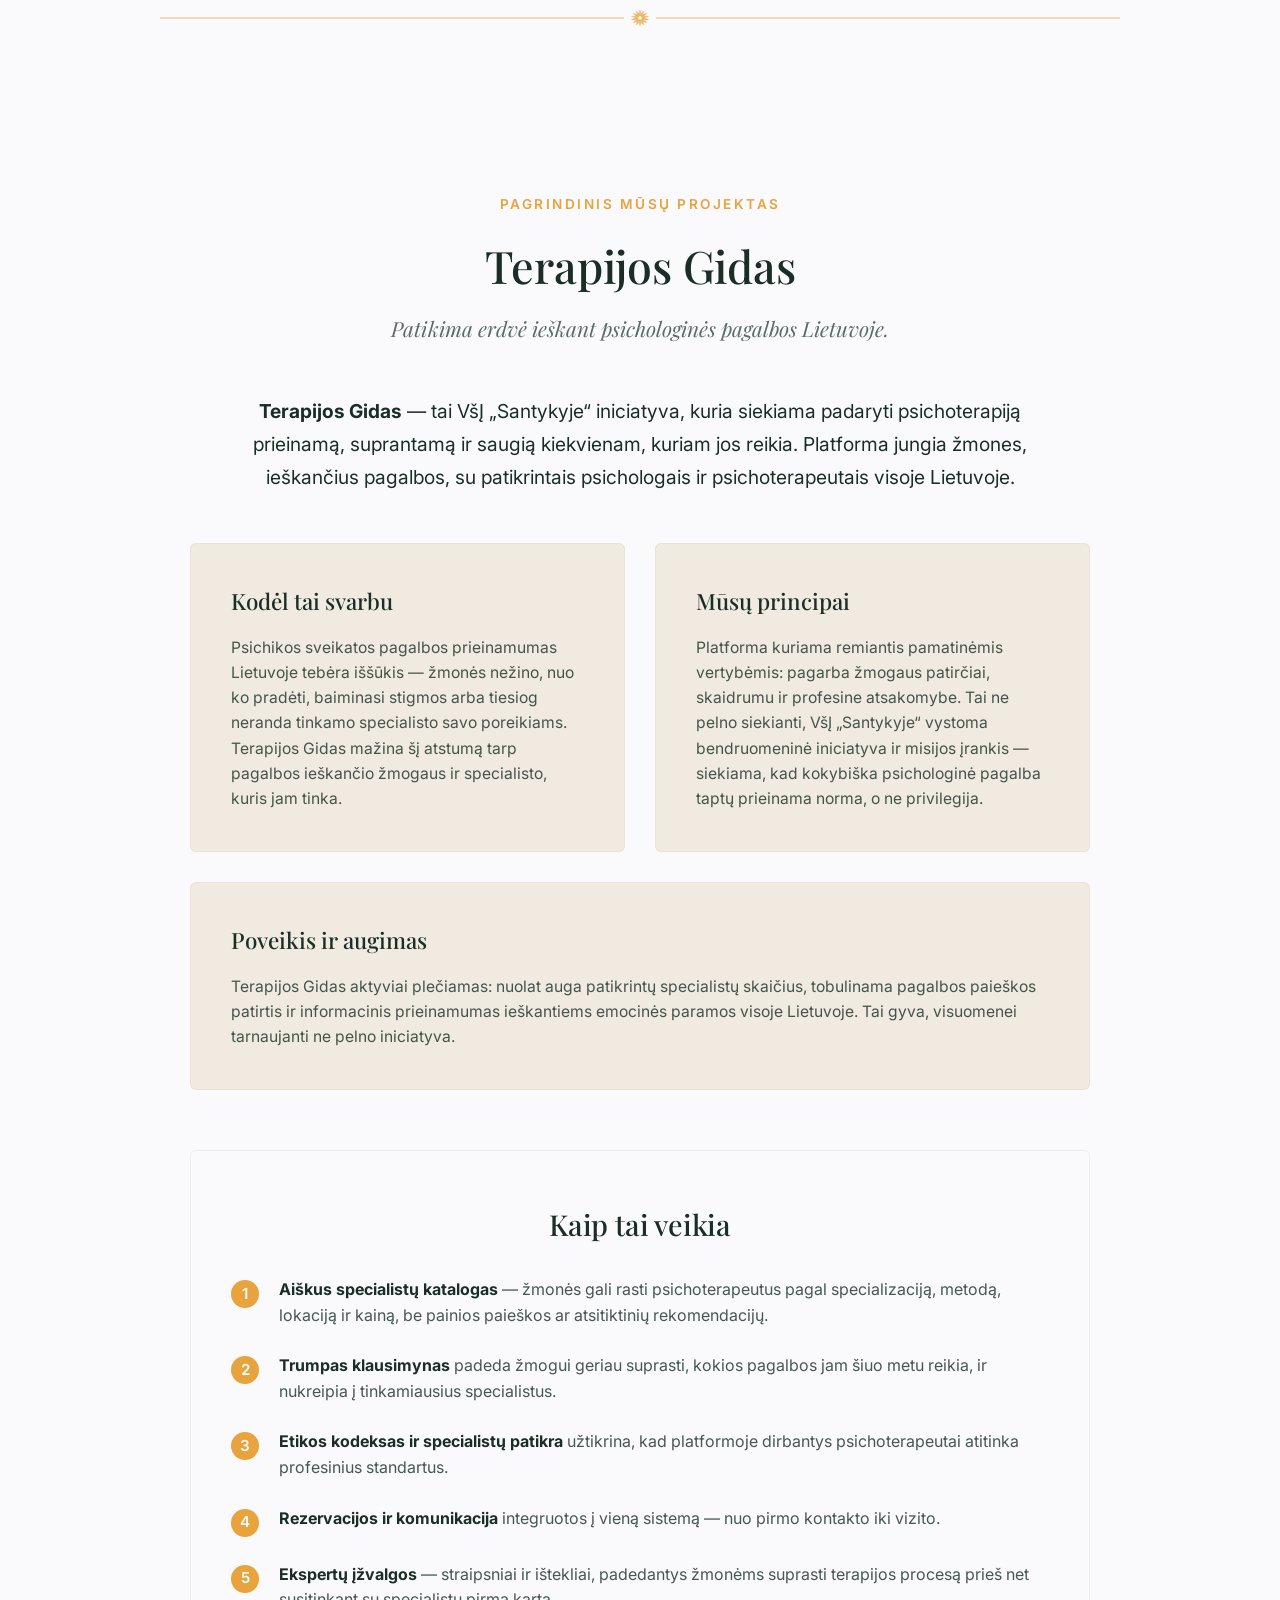
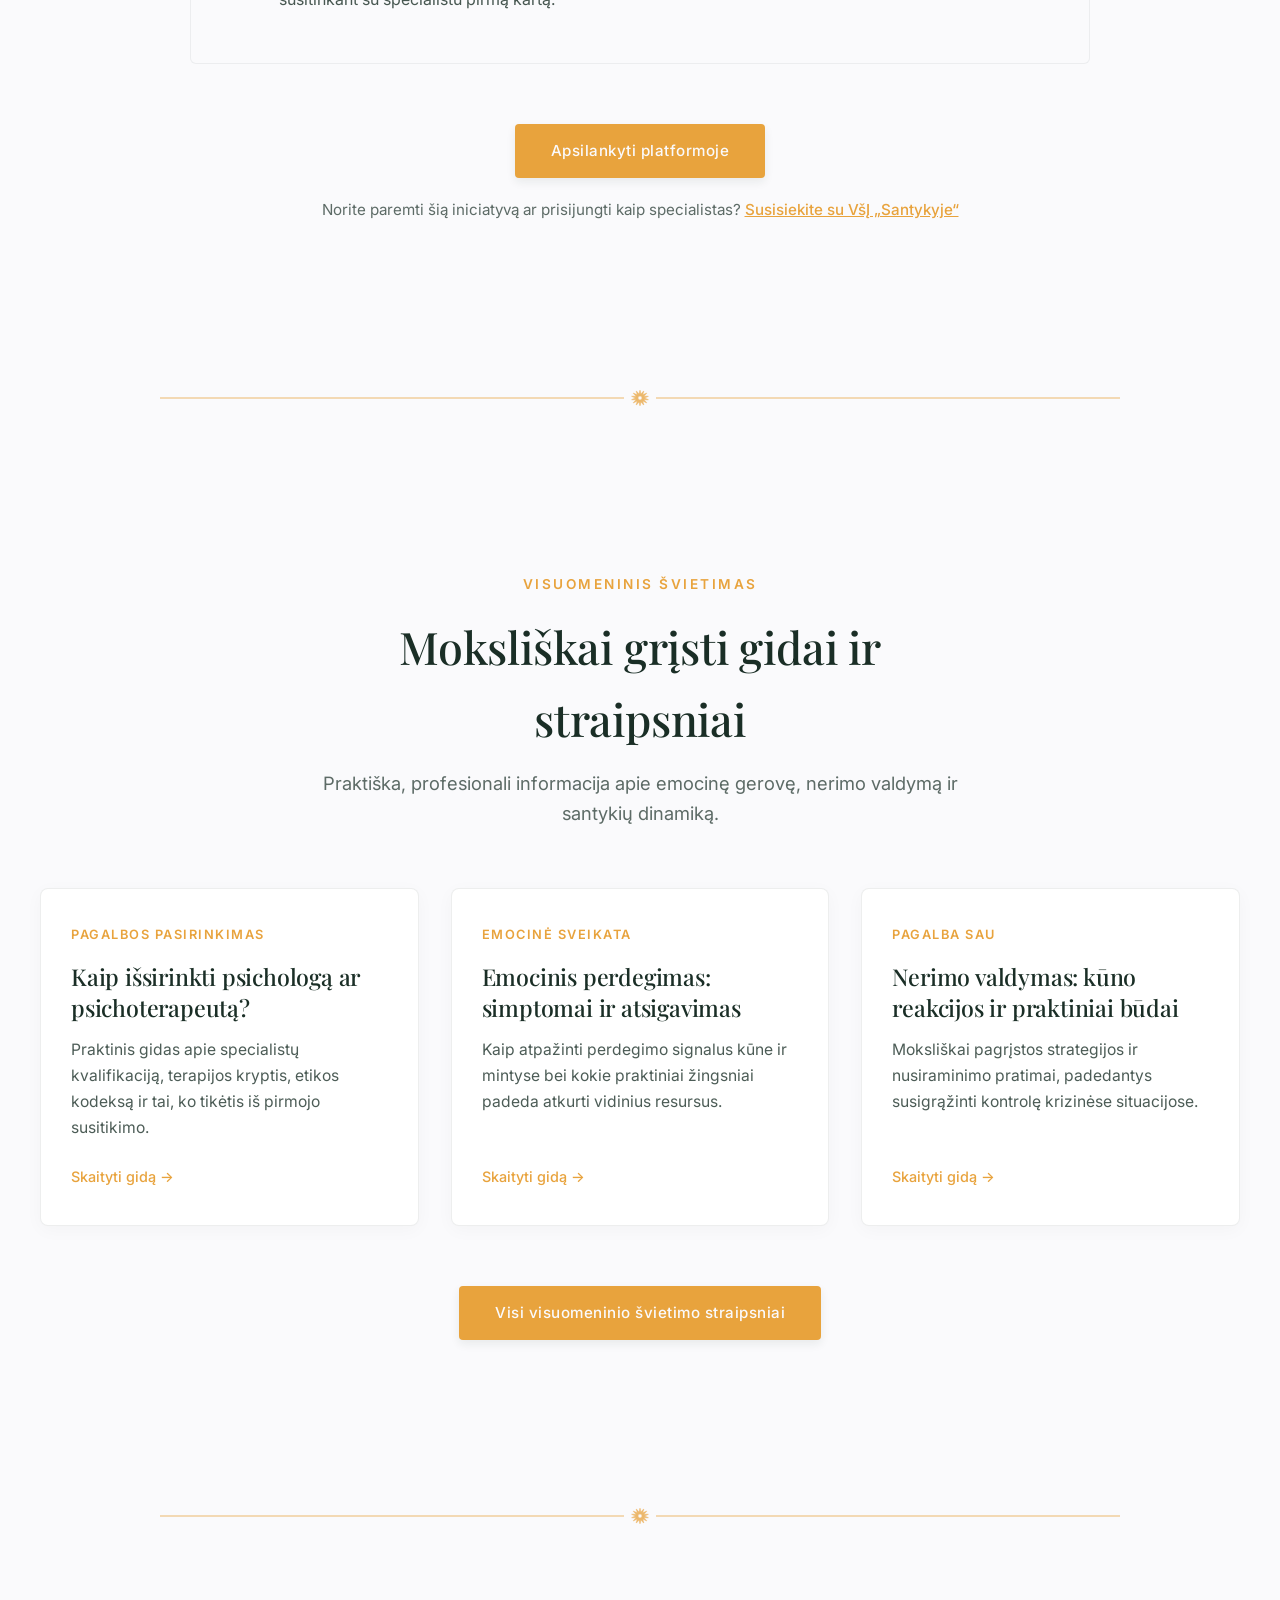
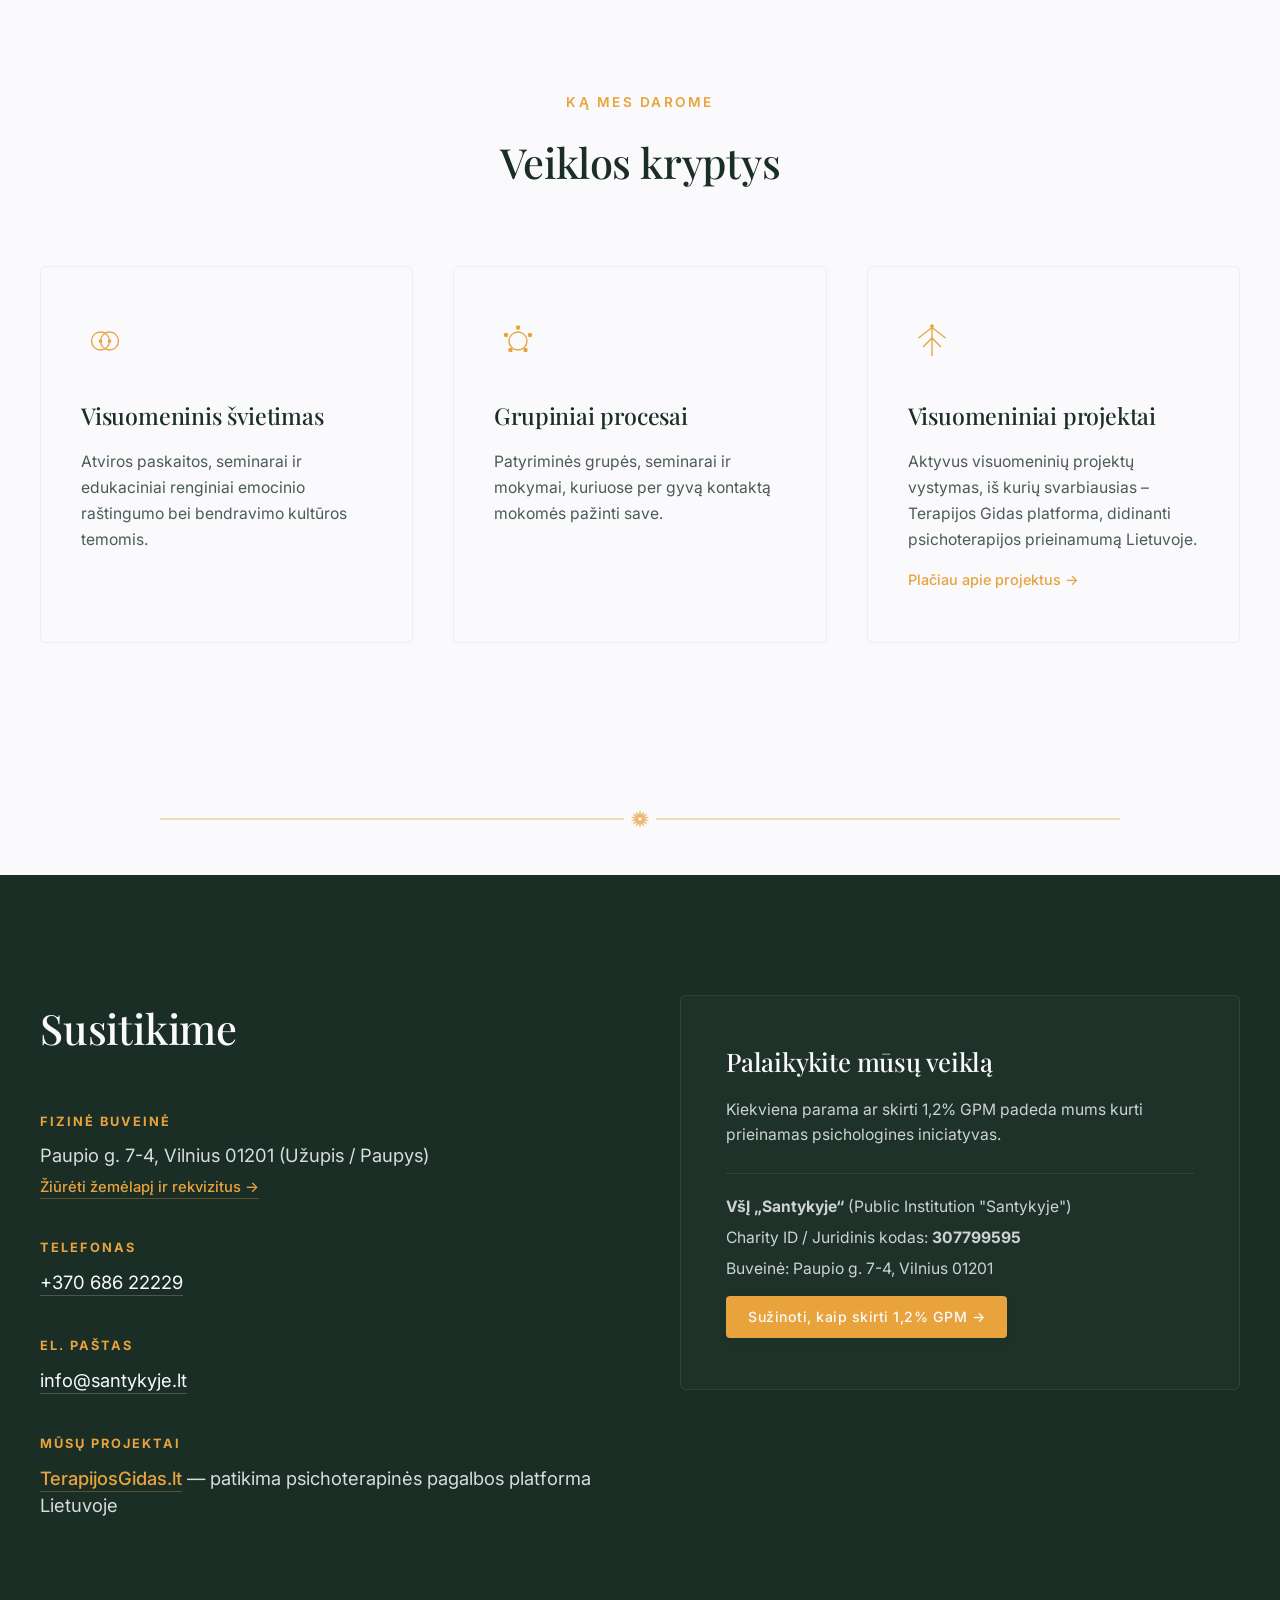
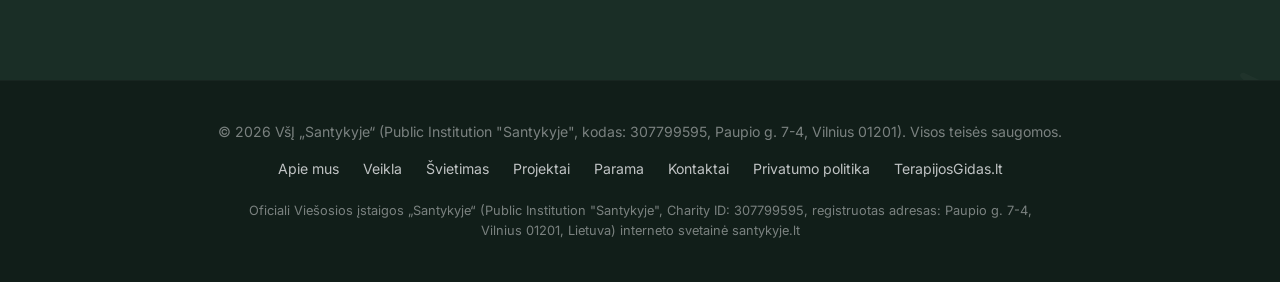
==== commit c6a69d42: "fix: sustiprinta ne pelno skaidrumo deklaracija ir patobulintas poveikio aprasas" ====
--- a/index.html
+++ b/index.html
@@ -179,7 +179,7 @@
 
                 <div class="project-detail-card full-width">
                     <h4>Poveikis ir augimas</h4>
-                    <p>Terapijos Gidas aktyviai plečiamas: nuolat auga specialistų skaičius, tobulinama vartotojo patirtis, kuriama nauja funkcionalumo dalis specialistams (administravimo įrankiai, sąskaitų valdymas, kalendoriaus integracijos) ir klientams (asmeninė savitarnos zona, sesijų užrašai su šifravimu). Tai gyvas, technologiškai prižiūrimas projektas, o ne statiška svetainė.</p>
+                    <p>Terapijos Gidas aktyviai plečiamas: nuolat auga patikrintų specialistų skaičius, tobulinama pagalbos paieškos patirtis ir informacinis prieinamumas ieškantiems emocinės paramos visoje Lietuvoje. Tai gyva, visuomenei tarnaujanti ne pelno iniciatyva.</p>
                 </div>
             </div>
 
